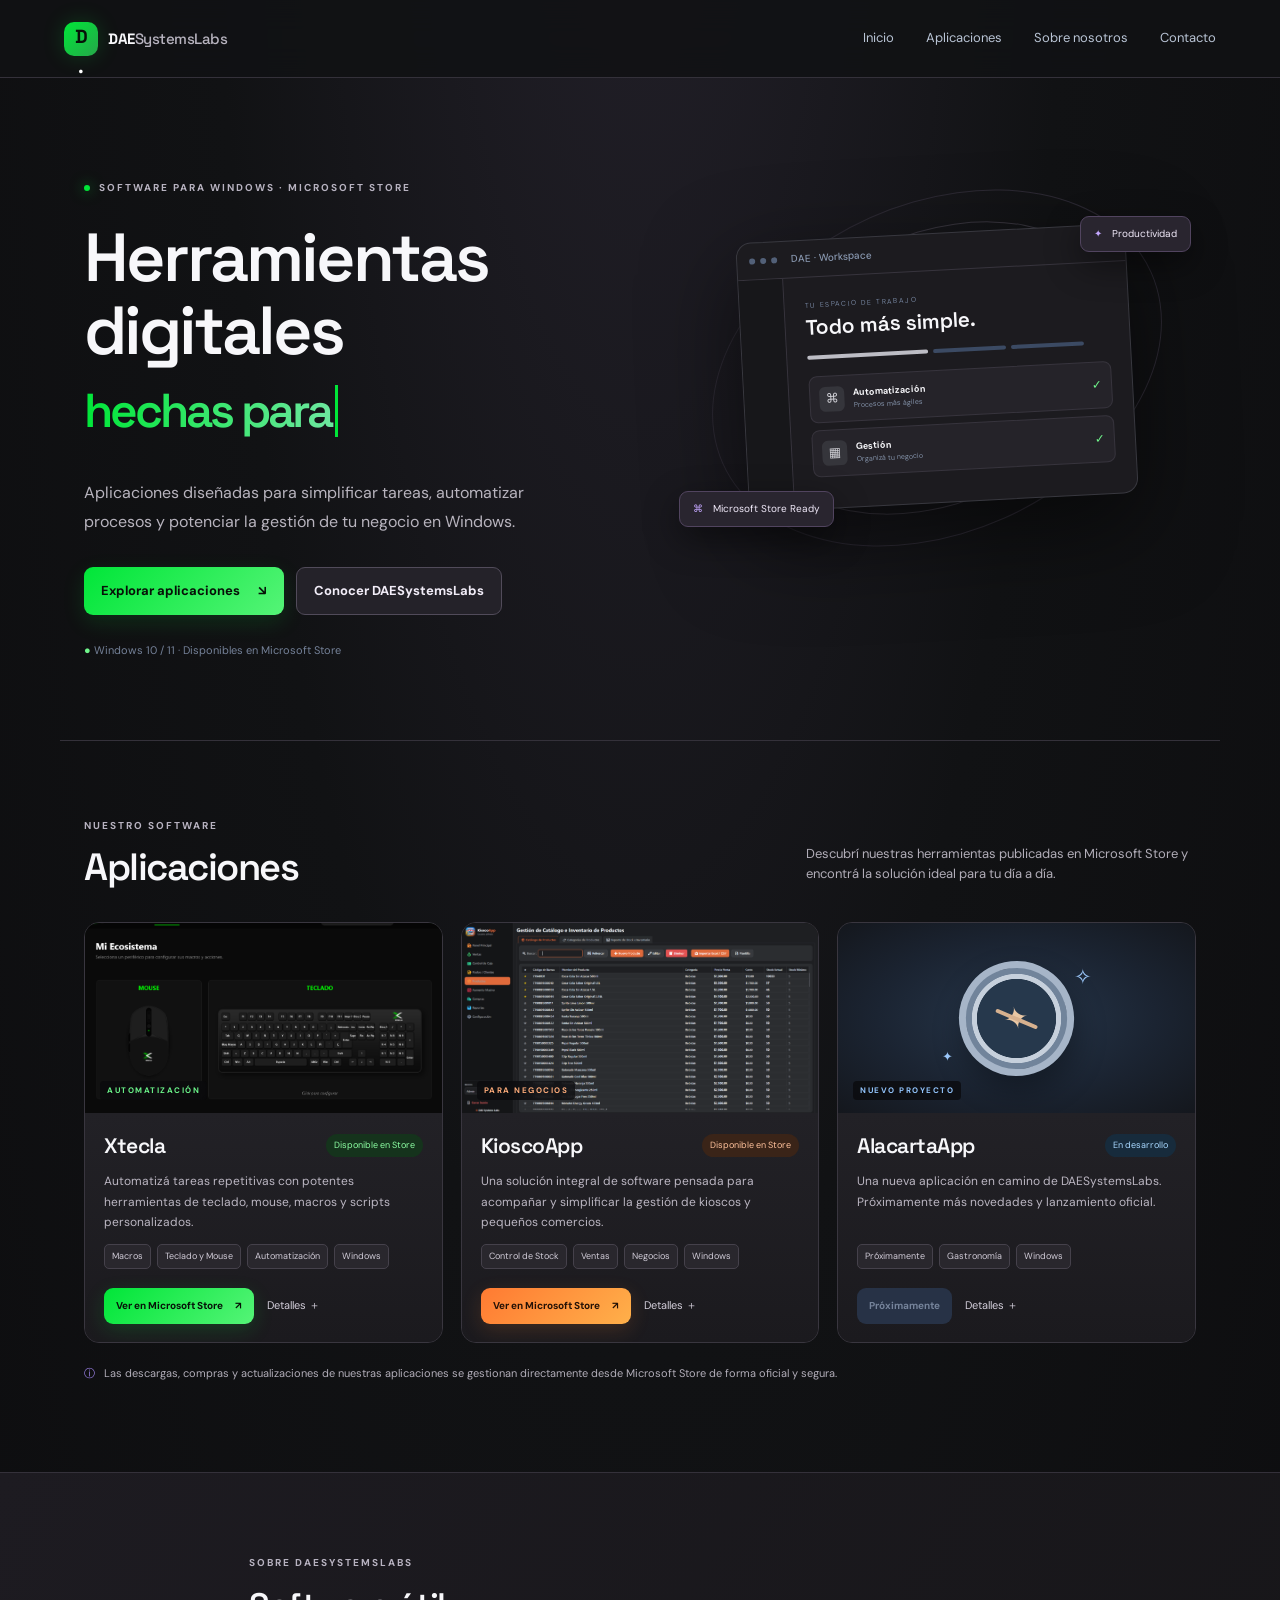
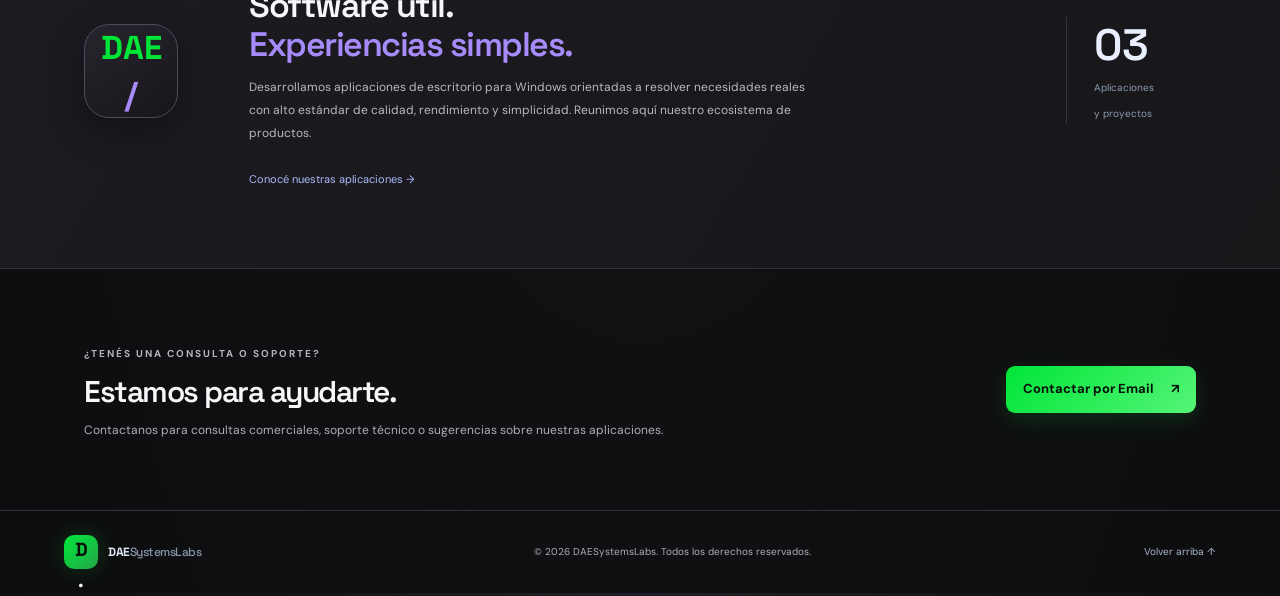
==== index.html @ e5c85e6a "Add files via upload" ====
<!doctype html>
<html lang="es">
<head>
  <meta charset="utf-8">
  <meta name="viewport" content="width=device-width, initial-scale=1">
  <meta name="theme-color" content="#111214">
  <meta name="description" content="Aplicaciones para Windows desarrolladas por DAESystemsLabs: Xtecla, KioscoApp y AlacartaApp.">
  <title>DAESystemsLabs | Aplicaciones para Windows</title>
  <link rel="stylesheet" href="estilos.css">
</head>
<body>
  <header class="header">
    <a class="brand" href="#inicio" aria-label="DAESystemsLabs, inicio">
      <span class="brand-mark">D<span>.</span></span>
      <span class="brand-name">DAE<span>SystemsLabs</span></span>
    </a>
    <button class="menu-toggle" id="menuToggle" aria-label="Abrir menú" aria-expanded="false">☰</button>
    <nav class="nav" id="nav">
      <a href="#inicio">Inicio</a>
      <a href="#aplicaciones">Aplicaciones</a>
      <a href="#nosotros">Sobre nosotros</a>
      <a href="#contacto">Contacto</a>
    </nav>
  </header>

  <main>
    <section class="hero" id="inicio">
      <div class="hero-content">
        <span class="eyebrow"><span class="dot"></span> SOFTWARE PARA WINDOWS · MICROSOFT STORE</span>
        <div class="hero-title-box">
          <h1>Herramientas digitales<br><span id="typewriter" class="typewriter">hechas para vos.</span></h1>
        </div>
        <p>Aplicaciones diseñadas para simplificar tareas, automatizar procesos y potenciar la gestión de tu negocio en Windows.</p>
        <div class="hero-actions">
          <a class="btn btn-primary" href="#aplicaciones">Explorar aplicaciones <span>↘</span></a>
          <a class="btn btn-ghost" href="#nosotros">Conocer DAESystemsLabs</a>
        </div>
        <div class="hero-note"><span>●</span> Windows 10 / 11 · Disponibles en Microsoft Store</div>
      </div>
      <div class="hero-art" aria-label="Ilustración decorativa de software">
        <div class="orbit orbit-one"></div><div class="orbit orbit-two"></div>
        <div class="app-window">
          <div class="window-top"><span></span><span></span><span></span><b>DAE · Workspace</b></div>
          <div class="window-body">
            <div class="side-line"></div>
            <div class="dash-main">
              <div class="dash-label">TU ESPACIO DE TRABAJO</div>
              <div class="dash-title">Todo más simple.</div>
              <div class="dash-bars"><i></i><i></i><i></i></div>
              <div class="dash-card"><span class="mini-icon">⌘</span><div><b>Automatización</b><small>Procesos más ágiles</small></div><span class="check">✓</span></div>
              <div class="dash-card"><span class="mini-icon">▦</span><div><b>Gestión</b><small>Organizá tu negocio</small></div><span class="check">✓</span></div>
            </div>
          </div>
        </div>
        <div class="float-chip chip-top"><span>✦</span> Productividad</div>
        <div class="float-chip chip-bottom"><span>⌘</span> Microsoft Store Ready</div>
      </div>
    </section>

    <section class="section apps-section" id="aplicaciones">
      <div class="section-heading">
        <div>
          <span class="eyebrow">NUESTRO SOFTWARE</span>
          <h2>Aplicaciones</h2>
        </div>
        <p>Descubrí nuestras herramientas publicadas en Microsoft Store y encontrá la solución ideal para tu día a día.</p>
      </div>

      <div class="app-grid">
        <!-- Xtecla -->
        <article class="app-card">
          <div class="app-visual visual-xtecla" data-screenshot="images/xtecla.png">
            <!-- Imagen real de captura (si el usuario la coloca en images/xtecla.png) -->
            <img src="images/xtecla.png" alt="Captura de Xtecla" class="app-screenshot" onerror="this.style.display='none'">
            <div class="visual-fallback">
              <div class="visual-grid"></div>
              <div class="app-cover-window">
                <div class="cover-topbar"><span></span><span></span><span></span><b>Xtecla · Macro Engine</b></div>
                <div class="cover-content">
                  <div class="cover-badge">AUTOMATIZACIÓN DE TECLADO</div>
                  <div class="cover-macro-box">
                    <span class="macro-key">Ctrl</span> + <span class="macro-key">Space</span>
                    <div class="macro-wave"><i></i><i></i><i></i><i></i><i></i></div>
                  </div>
                  <div class="cover-status-row"><span class="dot-green"></span><span>Macro activa (0.12s)</span></div>
                </div>
              </div>
            </div>
            <span class="visual-tag">AUTOMATIZACIÓN</span>
            <button class="screenshot-zoom-btn" title="Ver portada en grande" aria-label="Ampliar portada">🔍 Ver portada</button>
          </div>
          <div class="app-info">
            <div class="app-title-row">
              <h3>Xtecla</h3>
              <span class="status status-live">Disponible en Store</span>
            </div>
            <p>Automatizá tareas repetitivas con potentes herramientas de teclado, mouse, macros y scripts personalizados.</p>
            <div class="tag-row">
              <span>Macros</span>
              <span>Teclado y Mouse</span>
              <span>Automatización</span>
              <span>Windows</span>
            </div>
            <div class="card-actions">
              <button class="btn btn-small btn-primary store-link" data-app="xtecla">Ver en Microsoft Store <span>↗</span></button>
              <button class="text-link details-btn" data-target="xtecla-details">Detalles <span>＋</span></button>
            </div>
            <div class="details" id="xtecla-details">
              <h4>Sobre Xtecla</h4>
              <p>Optimizá tus flujos de trabajo diarios mediante accesos directos avanzados y secuencias automatizadas.</p>
              <ul>
                <li>Grabación y ejecución de macros precisas.</li>
                <li>Atajos de teclado y mouse configurables.</li>
                <li>Interfaz rápida, ligera y optimizada para Windows.</li>
                <li>Actualizaciones automáticas vía Microsoft Store.</li>
              </ul>
              <div class="detail-foot">
                <a href="guia-xtecla.html" style="color:var(--mint);font-weight:700;">Ver manual completo →</a>
                <a href="politica-privacidad-xtecla.html" style="color:var(--muted);font-size:11px;">Privacidad</a>
              </div>
            </div>
          </div>
        </article>

        <!-- KioscoApp -->
        <article class="app-card">
          <div class="app-visual visual-kiosco" data-screenshot="images/kiosco.png">
            <!-- Imagen real de captura (si el usuario la coloca en images/kiosco.png) -->
            <img src="images/kiosco.png" alt="Captura de KioscoApp" class="app-screenshot" onerror="this.style.display='none'">
            <div class="visual-fallback">
              <div class="app-cover-window kiosk-window">
                <div class="cover-topbar"><span></span><span></span><span></span><b>KioscoApp · Caja & Stock</b></div>
                <div class="cover-content">
                  <div class="kiosk-stat-card">
                    <small>VENTAS DEL DÍA</small>
                    <b>$ 145,200</b>
                  </div>
                  <div class="kiosk-items-row">
                    <span>📦 Stock OK</span>
                    <span>🛒 24 Ventas</span>
                  </div>
                </div>
              </div>
            </div>
            <span class="visual-tag">PARA NEGOCIOS</span>
            <button class="screenshot-zoom-btn" title="Ver portada en grande" aria-label="Ampliar portada">🔍 Ver portada</button>
          </div>
          <div class="app-info">
            <div class="app-title-row">
              <h3>KioscoApp</h3>
              <span class="status status-live">Disponible en Store</span>
            </div>
            <p>Una solución integral de software pensada para acompañar y simplificar la gestión de kioscos y pequeños comercios.</p>
            <div class="tag-row">
              <span>Control de Stock</span>
              <span>Ventas</span>
              <span>Negocios</span>
              <span>Windows</span>
            </div>
            <div class="card-actions">
              <button class="btn btn-small btn-primary store-link" data-app="kiosco">Ver en Microsoft Store <span>↗</span></button>
              <button class="text-link details-btn" data-target="kiosco-details">Detalles <span>＋</span></button>
            </div>
            <div class="details" id="kiosco-details">
              <h4>Sobre KioscoApp</h4>
              <p>Llevá el control diario de caja, inventario y ventas de forma ágil sin complicaciones técnicas.</p>
              <ul>
                <li>Control de inventario y stock en tiempo real.</li>
                <li>Registro rápido de ventas y medios de pago.</li>
                <li>Reportes claros para la toma de decisiones.</li>
                <li>Soporte y distribución oficial por Microsoft Store.</li>
              </ul>
              <div class="detail-foot">
                <a href="guia-kiosco.html" style="color:#ffad7b;font-weight:700;">Ver manual completo →</a>
                <a href="politica-privacidad-kiosco.html" style="color:var(--muted);font-size:11px;">Privacidad</a>
              </div>
            </div>
          </div>
        </article>

        <!-- AlacartaApp -->
        <article class="app-card app-card-soon">
          <div class="app-visual visual-alacarta">
            <div class="plate"><span>✦</span><i></i></div>
            <div class="spark spark-1">✧</div>
            <div class="spark spark-2">✦</div>
            <span class="visual-tag">NUEVO PROYECTO</span>
          </div>
          <div class="app-info">
            <div class="app-title-row">
              <h3>AlacartaApp</h3>
              <span class="status status-soon">En desarrollo</span>
            </div>
            <p>Una nueva aplicación en camino de DAESystemsLabs. Próximamente más novedades y lanzamiento oficial.</p>
            <div class="tag-row">
              <span>Próximamente</span>
              <span>Gastronomía</span>
              <span>Windows</span>
            </div>
            <div class="card-actions">
              <button class="btn btn-small btn-disabled" disabled>Próximamente</button>
              <button class="text-link details-btn" data-target="alacarta-details">Detalles <span>＋</span></button>
            </div>
            <div class="details" id="alacarta-details">
              <h4>AlacartaApp</h4>
              <p>Proyecto en fase de desarrollo activo. Pronto publicaremos sus características principales y su fecha estimada de llegada a Microsoft Store.</p>
              <div class="detail-foot">Estado <span>En desarrollo</span></div>
            </div>
          </div>
        </article>
      </div>

      <p class="store-note"><span>ⓘ</span> Las descargas, compras y actualizaciones de nuestras aplicaciones se gestionan directamente desde Microsoft Store de forma oficial y segura.</p>
    </section>

    <section class="about-section" id="nosotros">
      <div class="about-inner">
        <div class="about-symbol">DAE<span>/</span></div>
        <div>
          <span class="eyebrow">SOBRE DAESYSTEMSLABS</span>
          <h2>Software útil.<br><span>Experiencias simples.</span></h2>
          <p>Desarrollamos aplicaciones de escritorio para Windows orientadas a resolver necesidades reales con alto estándar de calidad, rendimiento y simplicidad. Reunimos aquí nuestro ecosistema de productos.</p>
          <a class="text-link light-link" href="#aplicaciones">Conocé nuestras aplicaciones <span>→</span></a>
        </div>
        <div class="about-stat">
          <b>03</b>
          <span>Aplicaciones<br>y proyectos</span>
        </div>
      </div>
    </section>

    <section class="contact-section" id="contacto">
      <div>
        <span class="eyebrow">¿TENÉS UNA CONSULTA O SOPORTE?</span>
        <h2>Estamos para ayudarte.</h2>
        <p>Contactanos para consultas comerciales, soporte técnico o sugerencias sobre nuestras aplicaciones.</p>
      </div>
      <a class="btn btn-primary" href="mailto:daesystemslabs@gmail.com">Contactar por Email <span>↗</span></a>
    </section>
  </main>

  <footer class="footer">
    <a class="brand" href="#inicio">
      <span class="brand-mark">D<span>.</span></span>
      <span class="brand-name">DAE<span>SystemsLabs</span></span>
    </a>
    <span>© <span id="year"></span> DAESystemsLabs. Todos los derechos reservados.</span>
    <a href="#inicio">Volver arriba ↑</a>
  </footer>

  <!-- Lightbox Modal para portadas y capturas -->
  <div class="screenshot-modal" id="screenshotModal" role="dialog" aria-hidden="true">
    <div class="modal-backdrop" id="modalBackdrop"></div>
    <div class="modal-content">
      <button class="modal-close" id="modalClose" aria-label="Cerrar">&times;</button>
      <img id="modalImg" src="" alt="Portada ampliada">
      <div class="modal-caption" id="modalCaption"></div>
    </div>
  </div>

  <div class="toast" id="toast" role="status" aria-live="polite"></div>
  <script src="script.js"></script>
</body>
</html>
---- estilos.css ----
@import url('https://fonts.googleapis.com/css2?family=DM+Sans:wght@400;500;600;700&family=Space+Grotesk:wght@400;500;600;700&display=swap');
:root{
 --bg:#111214; --panel:#1c1b1f; --panel2:#252329; --text:#f7f7fa; --muted:#b1adb8; --line:#37343d;
 --blue:#7c9cff; --blue2:#5b7df5; --mint:#00e638; --brand-accent:#8b5cf6; --max:1160px;
}
*{box-sizing:border-box}
html{scroll-behavior:smooth;scroll-padding-top:90px}
body{margin:0;background:radial-gradient(ellipse at 50% -20%,#24212b 0%,#111214 48%,#0d0d0f 100%);color:var(--text);font-family:'DM Sans',sans-serif;line-height:1.6}
a{color:inherit;text-decoration:none}
button{font:inherit;cursor:pointer}

.header{height:78px;display:flex;align-items:center;justify-content:space-between;padding:0 max(5vw,24px);border-bottom:1px solid #34313a;background:rgba(17,18,20,.9);backdrop-filter:blur(16px);position:sticky;top:0;z-index:20}
.brand{display:flex;align-items:center;gap:10px;font-family:'Space Grotesk',sans-serif;font-weight:700}
.brand-mark{width:34px;height:34px;border-radius:10px;background:linear-gradient(135deg,#00e638,#26a84a);display:grid;place-items:center;font-size:19px;color:#071008;box-shadow:0 0 22px #00e63830}
.brand-mark span{color:#fff}
.brand-name{font-size:15px;letter-spacing:-.5px}
.brand-name span{color:#b8b4c0;font-weight:500}
.nav{display:flex;gap:32px;color:#b9c4d5;font-size:13px}
.nav a:hover,.footer a:hover{color:#fff}
.menu-toggle{display:none;background:none;border:1px solid var(--line);color:white;border-radius:8px;padding:7px 10px}

.hero{max-width:var(--max);margin:auto;min-height:610px;padding:95px 24px 80px;display:grid;grid-template-columns:1.03fr .97fr;align-items:start;gap:45px}
.hero-content{max-width:570px}
.eyebrow{font-size:10px;letter-spacing:2px;color:#b8b3c1;font-weight:700;display:inline-flex;align-items:center;gap:9px}
.dot{width:6px;height:6px;border-radius:50%;background:#00e638;box-shadow:0 0 14px #00e638aa}
.hero h1{font:600 clamp(42px,5.4vw,68px)/1.08 'Space Grotesk',sans-serif;letter-spacing:-3px;margin:22px 0}
.hero-title-box{min-height:210px;display:flex;flex-direction:column;justify-content:center}
.hero h1 span{background:linear-gradient(90deg,#00e638,#6ee7a0);-webkit-background-clip:text;background-clip:text;color:transparent}
.hero p{font-size:16px;color:#b8b4be;max-width:500px;line-height:1.8}
.hero-actions{display:flex;gap:12px;flex-wrap:wrap;margin-top:30px}
.btn{border:0;border-radius:9px;padding:13px 17px;display:inline-flex;align-items:center;justify-content:center;gap:18px;font-size:13px;font-weight:700;transition:transform .2s,filter .2s,box-shadow .2s}
.btn-primary{background:linear-gradient(135deg,#00e638,#55f477);color:#071108;box-shadow:0 7px 22px #00e63824}
.btn-primary:hover{background:linear-gradient(135deg,#50f36d,#9af7ad);box-shadow:0 10px 28px #00e63845;transform:translateY(-2px);filter:saturate(1.15)}
.btn-ghost{border:1px solid #514b5a;color:#f2edf8;background:#242229}
.btn-ghost:hover{border-color:#a78bfa;background:#30283d;color:#fff}
.hero-note{margin-top:27px;color:#748198;font-size:11px}
.hero-note span,.check{color:#70f58b}
.hero-art{height:390px;position:relative;display:grid;place-items:center}
.orbit{position:absolute;border:1px solid #37343d;border-radius:50%;transform:rotate(-24deg)}
.orbit-one{width:390px;height:270px}
.orbit-two{width:470px;height:330px;border-color:#2c2933}
.app-window{width:min(390px,90%);height:270px;background:#1c1b1f;border:1px solid #38383f;border-radius:15px;box-shadow:0 30px 90px #0008;overflow:hidden;transform:rotate(-3deg);position:relative;z-index:2}
.window-top{height:37px;border-bottom:1px solid #37343d;display:flex;align-items:center;gap:5px;padding:0 12px;color:#8998b0;font-size:10px}
.window-top span{width:6px;height:6px;border-radius:50%;background:#526078}
.window-top b{margin-left:9px;font-weight:500}
.window-body{display:flex;height:calc(100% - 37px)}
.side-line{width:45px;border-right:1px solid #37343d;background:#17171a}
.dash-main{padding:22px 20px;flex:1}
.dash-label{font-size:7px;letter-spacing:1.4px;color:#72819b}
.dash-title{font:600 21px 'Space Grotesk';margin:3px 0 15px}
.dash-bars{display:flex;gap:5px;margin-bottom:17px}
.dash-bars i{height:4px;border-radius:5px;background:#3b4a63;width:24%}
.dash-bars i:first-child{background:#bdbdc5;width:40%}
.dash-card{height:47px;border:1px solid #37343d;background:#252329;border-radius:8px;margin-top:7px;display:flex;align-items:center;padding:0 9px;gap:9px}
.mini-icon{width:25px;height:25px;border-radius:6px;background:#35353b;color:#d2d2d8;display:grid;place-items:center;font-size:13px}
.dash-card b,.dash-card small{display:block;font-size:9px}
.dash-card small{color:#8392a9;font-size:7px}
.check{margin-left:auto;font-size:12px}
.float-chip{position:absolute;background:#29252f;border:1px solid #51445f;padding:9px 13px;border-radius:9px;font-size:10px;color:#f1eafa;z-index:3;box-shadow:0 12px 35px #0007}
.float-chip span{color:#c4a7ff;margin-right:7px}
.chip-top{top:43px;right:5px}
.chip-bottom{bottom:36px;left:0}

.section{max-width:var(--max);margin:auto;padding:70px 24px 90px}
.apps-section{border-top:1px solid #34313a}
.section-heading{display:flex;justify-content:space-between;align-items:end;gap:30px;margin-bottom:32px}
.section-heading h2,.about-section h2,.contact-section h2{font:600 38px/1.15 'Space Grotesk';letter-spacing:-1.5px;margin:10px 0 0}
.section-heading>p{color:var(--muted);max-width:390px;font-size:13px;margin:0 0 5px}

.app-grid{display:grid;grid-template-columns:repeat(3,1fr);gap:18px}
.app-card{background:linear-gradient(180deg,#222126,#1a191d);border:1px solid #39363f;border-radius:15px;overflow:hidden;transition:.25s}
.app-card:hover{transform:translateY(-4px);border-color:#5a5365;box-shadow:0 18px 48px #0006}

/* Visual container for portadas & fallback */
.app-visual{height:190px;position:relative;overflow:hidden;display:grid;place-items:center;background:#17171a}
.app-screenshot{width:100%;height:100%;object-fit:cover;position:absolute;inset:0;z-index:2;cursor:pointer;transition:transform .3s}
.app-screenshot:hover{transform:scale(1.02)}
.visual-fallback{position:absolute;inset:0;display:grid;place-items:center;padding:16px}
.visual-tag{position:absolute;bottom:13px;left:15px;font-size:8px;letter-spacing:1.5px;font-weight:700;z-index:3;background:rgba(10,10,12,.75);padding:3px 7px;border-radius:4px;backdrop-filter:blur(4px)}
.screenshot-zoom-btn{position:absolute;top:12px;right:12px;background:rgba(0,0,0,.65);border:1px solid rgba(255,255,255,.15);color:#fff;font-size:10px;padding:5px 9px;border-radius:6px;z-index:4;opacity:0;transition:.2s;backdrop-filter:blur(4px)}
.app-visual:hover .screenshot-zoom-btn{opacity:1}
.screenshot-zoom-btn:hover{background:rgba(0,0,0,.85);border-color:var(--mint)}

/* App cover window mockup styles */
.app-cover-window{width:100%;max-width:270px;background:#151d17;border:1px solid #2d4533;border-radius:10px;box-shadow:0 15px 40px #0005;overflow:hidden}
.kiosk-window{background:#221815;border-color:#54372c}
.cover-topbar{height:28px;background:#101712;border-bottom:1px solid #223326;display:flex;align-items:center;gap:4px;padding:0 10px;color:#7aa084;font-size:8px}
.kiosk-window .cover-topbar{background:#1a120f;border-color:#3d2720;color:#c49682}
.cover-topbar span{width:5px;height:5px;border-radius:50%;background:#3c5e46}
.kiosk-window .cover-topbar span{background:#7a4f3e}
.cover-topbar b{margin-left:6px;font-weight:600}
.cover-content{padding:14px}
.cover-badge{font-size:7px;letter-spacing:1px;color:#70f58b;font-weight:700;margin-bottom:6px}
.kiosk-window .cover-badge{color:#ffad7b}
.cover-macro-box{background:#1b281e;border:1px solid #2d4533;border-radius:6px;padding:8px 10px;display:flex;align-items:center;justify-content:space-between;margin-bottom:8px}
.macro-key{background:#263c2b;color:#a3fbc0;padding:2px 6px;border-radius:4px;font:700 10px 'Space Grotesk'}
.macro-wave{display:flex;gap:3px;align-items:center}
.macro-wave i{width:3px;height:12px;background:#52b778;border-radius:2px}
.macro-wave i:nth-child(2){height:18px}
.macro-wave i:nth-child(3){height:8px}
.macro-wave i:nth-child(4){height:15px}
.macro-wave i:nth-child(5){height:10px}
.cover-status-row{display:flex;align-items:center;gap:6px;font-size:9px;color:#a8cbb2}
.dot-green{width:6px;height:6px;border-radius:50%;background:#00e638;box-shadow:0 0 8px #00e638}

.kiosk-stat-card{background:#2a1e19;border:1px solid #54372c;border-radius:6px;padding:10px;text-align:center;margin-bottom:8px}
.kiosk-stat-card small{display:block;font-size:7px;color:#d9a58f;letter-spacing:1px}
.kiosk-stat-card b{display:block;font:700 20px 'Space Grotesk';color:#ffccb3;margin-top:2px}
.kiosk-items-row{display:flex;justify-content:space-between;font-size:9px;color:#d4ab98}

.visual-xtecla{background:radial-gradient(ellipse at 50% 45%,#202b22 0,#171c18 48%,#121413 100%)}
.visual-grid{position:absolute;inset:0;background-image:linear-gradient(#00e63810 1px,transparent 1px),linear-gradient(90deg,#00e63810 1px,transparent 1px);background-size:22px 22px}

.visual-kiosco{background:radial-gradient(ellipse at 50% 50%,#4a3024,#2b211b 52%,#171513)}

.visual-alacarta{background:radial-gradient(ellipse at center,#26364a,#1b2432 55%,#14171d)}
.plate{width:115px;height:115px;border:7px solid #a6b5c8;border-radius:50%;background:radial-gradient(circle,#26384c 0 55%,#c6d0dc 56% 62%,#71849b 63%);display:grid;place-items:center;box-shadow:0 15px 30px #0005;transform:rotate(-12deg)}
.plate span{font-size:30px;color:#e9c7a4}
.plate i{position:absolute;width:45px;height:4px;border-radius:5px;background:#d7b18f;transform:rotate(35deg)}
.spark{position:absolute;color:#9bc7fa}
.spark-1{top:38px;right:29%;font-size:21px}
.spark-2{bottom:45px;left:29%;font-size:13px}

.app-info{padding:19px 19px 18px;background:linear-gradient(180deg,#222126,#1b1a1e)}
.app-title-row{display:flex;align-items:center;justify-content:space-between;gap:8px}
.app-title-row h3{font:600 21px 'Space Grotesk';margin:0;letter-spacing:-.5px}
.status{font-size:9px;border-radius:20px;padding:4px 8px;white-space:nowrap}
.app-info>p{color:#bbb6c2;font-size:12px;line-height:1.7;min-height:61px;margin:12px 0}
.tag-row{display:flex;gap:6px;flex-wrap:wrap;margin-bottom:19px}
.tag-row span{border:1px solid #45414b;background:#29272d;color:#d0cbd7;border-radius:5px;padding:4px 7px;font-size:9px}
.card-actions{display:flex;align-items:center;gap:13px;flex-wrap:wrap}
.btn-small{padding:10px 12px;font-size:10px;gap:12px}
.text-link{background:none;border:0;color:#d4cfdb;font-size:11px;padding:5px 0}
.text-link:hover{color:#fff}
.btn-disabled{background:#273246;color:#76849b;cursor:not-allowed}
.details{display:none;border-top:1px solid #39363f;margin-top:18px;padding-top:16px;color:#c0bbc7;font-size:11px}
.details.open{display:block;animation:fadein .2s}
.details h4{color:#fff;font-size:13px;margin:0 0 8px}
.details p{margin:0 0 10px}
.details ul{padding-left:17px;line-height:1.9}
.detail-foot{display:flex;justify-content:space-between;border-top:1px solid #39363f;padding-top:10px;margin-top:12px}
.detail-foot span{color:#d2b48f}
.store-note{font-size:11px;color:#b1adb8;margin:22px 0 0}
.store-note span{color:#a78bfa;margin-right:6px}

.about-section{background:linear-gradient(120deg,#1d1b21,#171619);border-top:1px solid #34313a;border-bottom:1px solid #34313a}
.about-inner{max-width:var(--max);margin:auto;padding:75px 24px;display:grid;grid-template-columns:120px 1fr 130px;gap:45px;align-items:center}
.about-symbol{width:94px;height:94px;border:1px solid #51495d;border-radius:25px;display:grid;place-items:center;font:700 33px 'Space Grotesk';color:#00e638;background:linear-gradient(145deg,#28252e,#171619);box-shadow:0 12px 35px #0005}
.about-symbol span{color:#a78bfa}
.about-section h2{font-size:34px;margin:12px 0}
.about-section h2 span{color:#a78bfa}
.about-section p{font-size:12px;color:#bcb7c3;max-width:570px;line-height:1.9}
.light-link{display:inline-block;margin-top:9px;color:#aabaff}
.about-stat{border-left:1px solid #37343d;padding-left:27px}
.about-stat b{font:600 44px 'Space Grotesk';display:block;color:#e9efff}
.about-stat span{font-size:10px;color:#8c9bb0;line-height:1.6}

.contact-section{max-width:var(--max);margin:auto;padding:70px 24px;display:flex;justify-content:space-between;align-items:center;gap:30px}
.contact-section h2{font-size:30px}
.contact-section p{font-size:12px;color:#b1adb8;margin-bottom:0}

.footer{border-top:1px solid #34313a;padding:24px max(5vw,24px);display:flex;align-items:center;justify-content:space-between;gap:20px;color:#b1adb8;font-size:10px}
.footer .brand-name{color:#dfe7f5;font-size:12px}
.footer .brand-name span{color:#8795aa}
.footer>a:last-child{color:#aab7ca}

/* Lightbox Modal */
.screenshot-modal{position:fixed;inset:0;z-index:100;display:grid;place-items:center;opacity:0;pointer-events:none;transition:opacity .25s}
.screenshot-modal.open{opacity:1;pointer-events:auto}
.modal-backdrop{position:absolute;inset:0;background:rgba(0,0,0,.85);backdrop-filter:blur(8px)}
.modal-content{position:relative;max-width:90vw;max-height:90vh;background:#1b1b1f;border:1px solid #3e3b46;border-radius:12px;padding:16px;box-shadow:0 25px 60px #000;z-index:2;display:flex;flex-direction:column;align-items:center}
.modal-content img{max-width:85vw;max-height:75vh;object-fit:contain;border-radius:8px}
.modal-close{position:absolute;top:10px;right:14px;background:none;border:0;color:#fff;font-size:26px;cursor:pointer;padding:4px 8px;line-height:1}
.modal-caption{margin-top:12px;font-size:13px;color:#d0cbd7}

.toast{position:fixed;bottom:22px;left:50%;transform:translate(-50%,20px);background:#29252f;border:1px solid #66527a;color:#fff;padding:12px 17px;border-radius:9px;font-size:12px;opacity:0;pointer-events:none;transition:.25s;z-index:30;max-width:90vw}
.toast.show{opacity:1;transform:translate(-50%,0)}

@keyframes fadein{from{opacity:0;transform:translateY(4px)}to{opacity:1;transform:none}}

/* Accent colors per product */
.app-card:nth-child(1) .btn-primary{background:linear-gradient(135deg,#00e638,#55f477);color:#071108;box-shadow:0 6px 20px #00e63828}
.app-card:nth-child(1) .btn-primary:hover{background:linear-gradient(135deg,#55f477,#a0ffb3);box-shadow:0 9px 26px #00e63855}
.app-card:nth-child(1) .status-live{color:#8dffa3;background:#15331c;border-color:#28753a}
.app-card:nth-child(1) .visual-tag{color:#6cf58b}
.app-card:nth-child(1) .details .detail-foot span{color:#6cf58b}

.app-card:nth-child(2) .btn-primary{background:linear-gradient(135deg,#ff7a32,#ffb04a);color:#241106;box-shadow:0 6px 20px #ff873028}
.app-card:nth-child(2) .btn-primary:hover{background:linear-gradient(135deg,#ff9a58,#ffd078);box-shadow:0 9px 26px #ff873055}
.app-card:nth-child(2) .status-live{color:#ffc19b;background:#3a2418;border-color:#80502e}
.app-card:nth-child(2) .visual-tag{color:#ffad7b}
.app-card:nth-child(2) .details .detail-foot span{color:#ffad7b}

.app-card:nth-child(3) .btn-primary{background:linear-gradient(135deg,#60a5fa,#38bdf8);color:#071522}
.app-card:nth-child(3) .btn-primary:hover{background:linear-gradient(135deg,#93c5fd,#7dd3fc)}
.app-card:nth-child(3) .status-soon{color:#a9d8ff;background:#172b3c;border-color:#315d7d}
.app-card:nth-child(3) .visual-tag{color:#93c5fd}

@media(max-width:850px){
  .hero{grid-template-columns:1fr;padding-top:70px;gap:15px}
  .hero-content{max-width:650px}
  .hero-art{height:340px}
  .app-grid{grid-template-columns:repeat(2,1fr)}
  .app-card-soon{grid-column:span 2}
  .section-heading{align-items:start;flex-direction:column;gap:10px}
  .about-inner{grid-template-columns:85px 1fr;gap:25px}
  .about-stat{grid-column:2;border-left:0;border-top:1px solid #37343d;padding:15px 0 0;display:flex;gap:12px;align-items:center}
  .about-stat b{font-size:32px}
  .about-stat span br{display:none}
}

/* Guide Page Styles */
.guide-main{max-width:var(--max);margin:auto;padding:40px 24px 90px}
.guide-hero{text-align:center;max-width:750px;margin:0 auto 50px;padding:20px 0}
.guide-hero h1{font:600 clamp(36px,4.5vw,56px)/1.1 'Space Grotesk';margin:15px 0;letter-spacing:-2px}
.guide-hero h1 span{color:var(--mint)}
.guide-hero p{color:var(--muted);font-size:15px;line-height:1.7}
.guide-meta{display:flex;justify-content:center;align-items:center;gap:12px;margin-top:20px;font-size:12px;color:var(--muted);flex-wrap:wrap}

.guide-container{display:grid;grid-template-columns:260px 1fr;gap:40px;align-items:start}
.guide-sidebar{background:var(--panel);border:1px solid var(--line);border-radius:12px;padding:20px;position:sticky;top:98px}
.guide-sidebar h3{font:600 16px 'Space Grotesk';margin:0 0 15px;color:#fff;border-bottom:1px solid var(--line);padding-bottom:10px}
.guide-sidebar ul{list-style:none;padding:0;margin:0;display:flex;flex-direction:column;gap:8px}
.guide-sidebar a{color:var(--muted);font-size:12px;display:block;padding:6px 10px;border-radius:6px;transition:.2s}
.guide-sidebar a:hover{background:var(--panel2);color:#fff}

.guide-content{background:var(--panel);border:1px solid var(--line);border-radius:14px;padding:40px;box-shadow:0 15px 40px #0004}
.guide-section{margin-bottom:45px;scroll-margin-top:100px}
.guide-section h2{font:600 26px 'Space Grotesk';color:#fff;margin:0 0 16px;border-bottom:1px solid var(--line);padding-bottom:10px;letter-spacing:-.5px}
.guide-section h3{font:600 18px 'Space Grotesk';color:#e2e2e7;margin:20px 0 10px}
.guide-section p{color:#b8b4be;font-size:13.5px;line-height:1.8;margin:0 0 14px}
.guide-section ul,.guide-section ol{color:#b8b4be;font-size:13.5px;line-height:1.8;padding-left:20px;margin:0 0 16px}
.guide-section li{margin-bottom:8px}

.step-list{counter-reset:step;list-style:none;padding:0;margin:15px 0}
.step-list li{position:relative;padding-left:36px;margin-bottom:14px}
.step-list li::before{counter-increment:step;content:counter(step);position:absolute;left:0;top:0;width:24px;height:24px;border-radius:50%;background:#263c2b;color:#70f58b;font:700 11px 'Space Grotesk';display:grid;place-items:center;border:1px solid #3b5c42}

.tip-box{background:#16241a;border:1px solid #285434;border-left:4px solid #00e638;padding:14px 18px;border-radius:8px;color:#c8f6d0;font-size:13px;margin:18px 0;line-height:1.7}
.warning-box{background:#291e17;border:1px solid #663d2b;border-left:4px solid #ff7a32;padding:14px 18px;border-radius:8px;color:#ffd8c9;font-size:13px;margin:18px 0;line-height:1.7}

.faq-item{background:#222126;border:1px solid var(--line);border-radius:8px;padding:16px;margin-bottom:14px}
.faq-item h4{font:600 15px 'Space Grotesk';color:#fff;margin:0 0 8px}
.faq-item p{margin:0;font-size:13px;color:#b8b4be}

@media(max-width:900px){
  .guide-container{grid-template-columns:1fr}
  .guide-sidebar{position:static;margin-bottom:20px}
  .guide-content{padding:24px}
}

/* Scroll Reveal & Dynamic Animations */
.reveal-item{opacity:0;transform:translateY(28px);transition:opacity 0.65s cubic-bezier(0.16,1,0.3,1),transform 0.65s cubic-bezier(0.16,1,0.3,1)}
.reveal-item.revealed{opacity:1;transform:translateY(0)}

@keyframes floatAnim{
  0%,100%{transform:translateY(0)}
  50%{transform:translateY(-8px)}
}
.float-chip{animation:floatAnim 5s ease-in-out infinite}
.float-chip.chip-bottom{animation-delay:2.5s}

@keyframes pulseDot{
  0%,100%{box-shadow:0 0 0 0 rgba(0,230,56,0.6)}
  70%{box-shadow:0 0 0 10px rgba(0,230,56,0)}
}
.dot{animation:pulseDot 2.5s infinite}

/* Typewriter Effect */
.typewriter{display:inline-block;font-size:0.7em;background:linear-gradient(90deg,#00e638,#6ee7a0);-webkit-background-clip:text;background-clip:text;color:transparent;border-right:3px solid var(--mint);padding-right:4px;animation:blinkCursor .75s infinite}
@keyframes blinkCursor{
  0%,100%{border-color:transparent}
  50%{border-color:var(--mint)}
}

.app-card{transition:transform 0.3s cubic-bezier(0.16,1,0.3,1),border-color 0.3s,box-shadow 0.3s}

/* Guide Images & Screenshots */
.guide-image-container{margin:22px 0;border:1px solid var(--line);border-radius:12px;overflow:hidden;background:#17171a;text-align:center;box-shadow:0 12px 35px #0005;transition:border-color .25s}
.guide-image-container:hover{border-color:#5a5365}
.guide-screenshot{width:100%;max-height:380px;object-fit:cover;cursor:pointer;transition:transform .3s;display:block}
.guide-screenshot:hover{transform:scale(1.02)}
.guide-image-caption{font-size:11px;color:var(--muted);padding:10px 14px;border-top:1px solid var(--line);background:#1c1b1f;letter-spacing:.3px}

@media(max-width:560px){
  .header{height:68px}
  .menu-toggle{display:block}
  .nav{display:none;position:absolute;top:67px;left:0;right:0;padding:18px 24px;background:#171619;border-bottom:1px solid #37343d;flex-direction:column;gap:17px}
  .nav.open{display:flex}
  .hero{padding:65px 22px 45px;min-height:0}
  .hero h1{font-size:45px;letter-spacing:-2px}
  .hero-title-box{min-height:150px}
  .hero p{font-size:14px}
  .hero-art{height:300px}
  .orbit-one{width:300px;height:220px}
  .orbit-two{width:350px;height:260px}
  .app-window{height:245px}
  .chip-top{right:0;top:25px}
  .chip-bottom{left:0;bottom:15px}
  .section{padding:55px 18px 65px}
  .section-heading h2{font-size:32px}
  .app-grid{grid-template-columns:1fr}
  .app-card-soon{grid-column:auto}
  .app-visual{height:180px}
  .about-inner{grid-template-columns:1fr;padding:55px 20px;gap:22px}
  .about-symbol{width:70px;height:70px;font-size:25px;border-radius:18px}
  .about-section h2{font-size:31px}
  .about-stat{grid-column:auto}
  .contact-section{padding:55px 20px;align-items:flex-start;flex-direction:column}
  .footer{flex-wrap:wrap;padding:22px 20px}
  .footer>span{order:3;width:100%}
}

/* Hero Art & Interactive 3D Animations */
.hero-art{perspective:1000px}
.app-window{animation:floatWindow 6s ease-in-out infinite;transition:transform 0.15s ease-out}
@keyframes floatWindow{
  0%,100%{transform:translateY(0) rotate(-3deg)}
  50%{transform:translateY(-10px) rotate(-1.5deg)}
}

.orbit{animation:rotateOrbit 30s linear infinite}
.orbit-two{animation-duration:45s;animation-direction:reverse}
@keyframes rotateOrbit{
  from{transform:rotate(0deg)}
  to{transform:rotate(360deg)}
}

.float-chip{animation:floatChip 5s ease-in-out infinite}
.chip-top{animation-delay:0s}
.chip-bottom{animation-delay:2.5s}
@keyframes floatChip{
  0%,100%{transform:translateY(0)}
  50%{transform:translateY(-8px)}
}

.dash-bars i{animation:shimmerBar 2s ease-in-out infinite}
.dash-bars i:nth-child(2){animation-delay:0.3s}
.dash-bars i:nth-child(3){animation-delay:0.6s}
@keyframes shimmerBar{
  0%,100%{opacity:.6}
  50%{opacity:1;filter:brightness(1.2)}
}
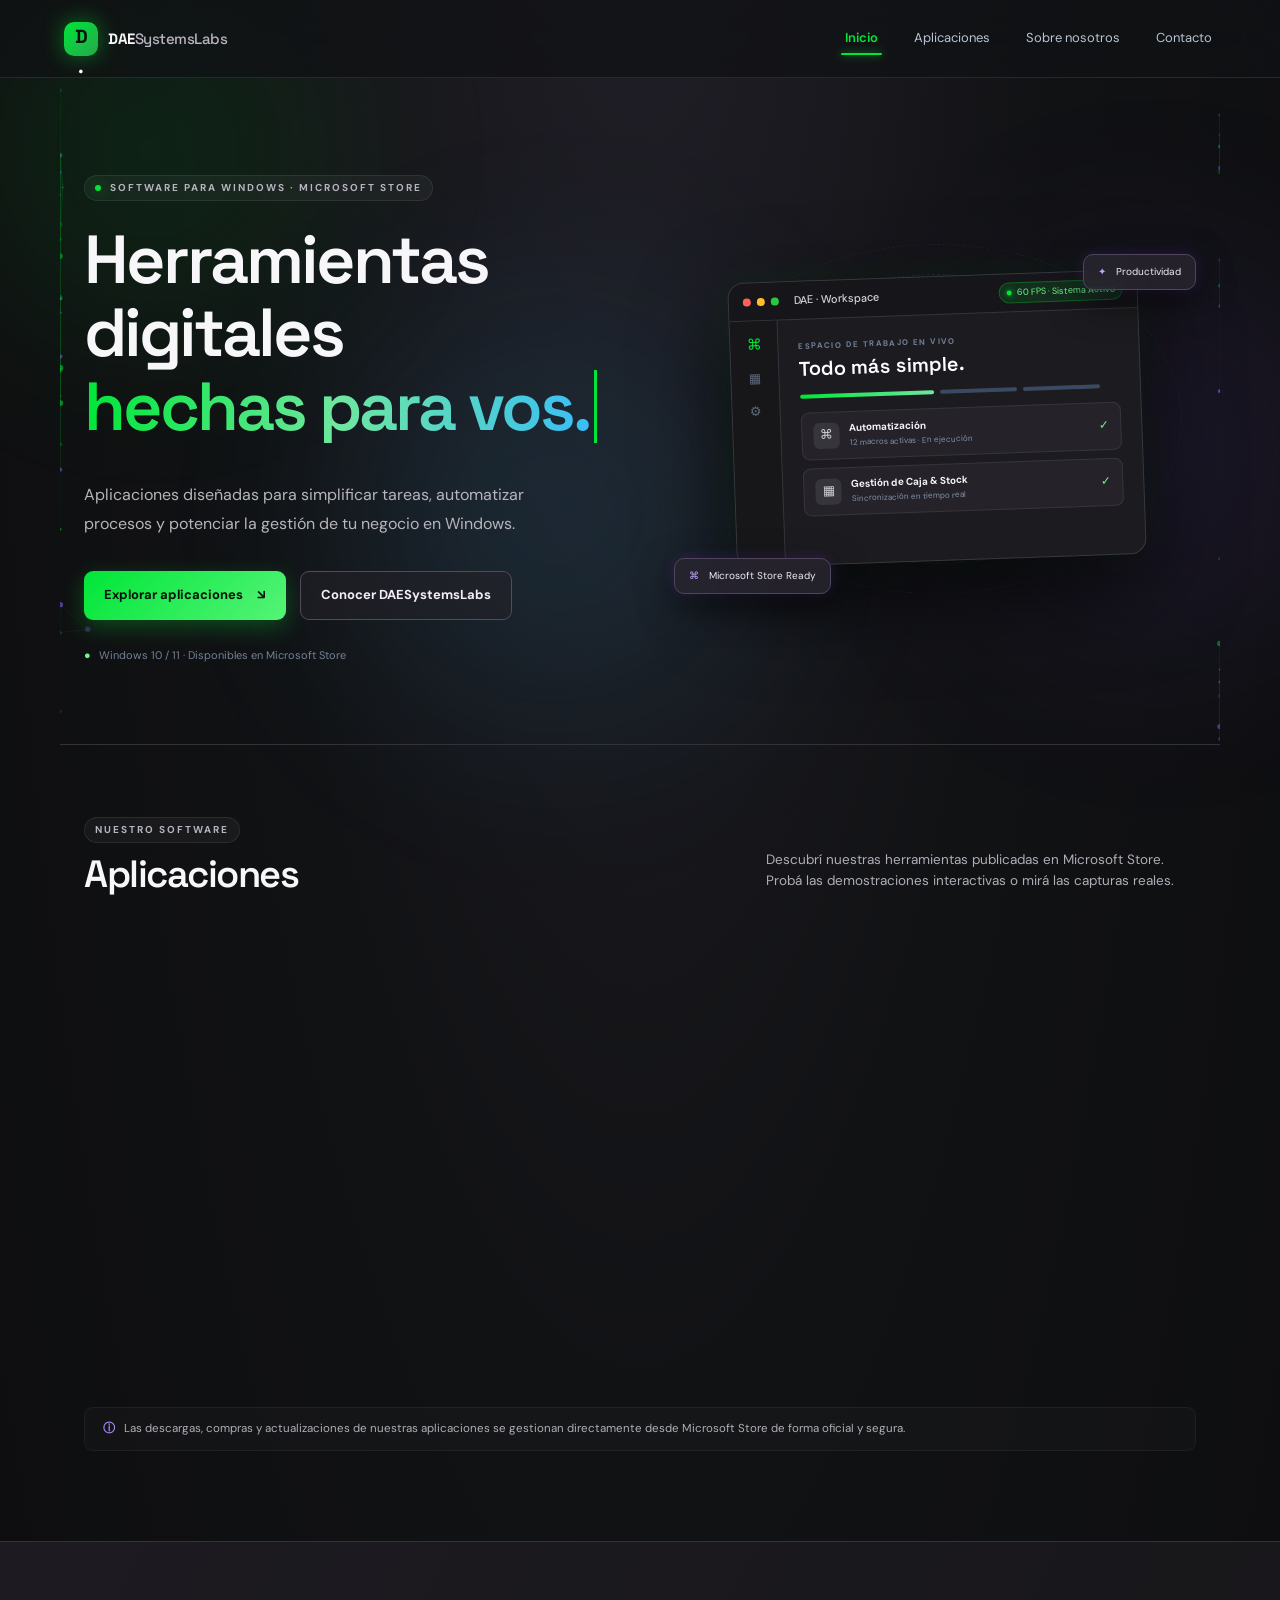
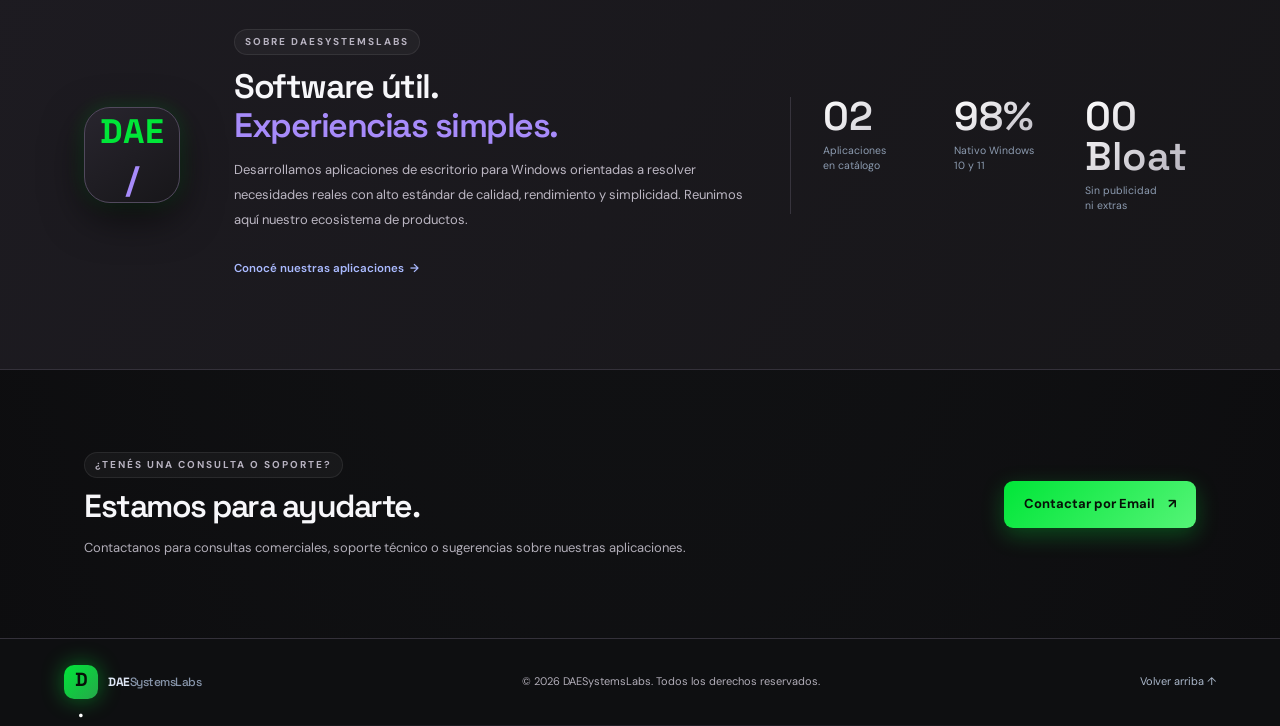
==== commit 23810ee2: "Add files via upload" ====
--- a/index.html
+++ b/index.html
@@ -1,264 +1,355 @@
-<!doctype html>
-<html lang="es">
-<head>
-  <meta charset="utf-8">
-  <meta name="viewport" content="width=device-width, initial-scale=1">
-  <meta name="theme-color" content="#111214">
-  <meta name="description" content="Aplicaciones para Windows desarrolladas por DAESystemsLabs: Xtecla, KioscoApp y AlacartaApp.">
-  <title>DAESystemsLabs | Aplicaciones para Windows</title>
-  <link rel="stylesheet" href="estilos.css">
-</head>
-<body>
-  <header class="header">
-    <a class="brand" href="#inicio" aria-label="DAESystemsLabs, inicio">
-      <span class="brand-mark">D<span>.</span></span>
-      <span class="brand-name">DAE<span>SystemsLabs</span></span>
-    </a>
-    <button class="menu-toggle" id="menuToggle" aria-label="Abrir menú" aria-expanded="false">☰</button>
-    <nav class="nav" id="nav">
-      <a href="#inicio">Inicio</a>
-      <a href="#aplicaciones">Aplicaciones</a>
-      <a href="#nosotros">Sobre nosotros</a>
-      <a href="#contacto">Contacto</a>
-    </nav>
-  </header>
-
-  <main>
-    <section class="hero" id="inicio">
-      <div class="hero-content">
-        <span class="eyebrow"><span class="dot"></span> SOFTWARE PARA WINDOWS · MICROSOFT STORE</span>
-        <div class="hero-title-box">
-          <h1>Herramientas digitales<br><span id="typewriter" class="typewriter">hechas para vos.</span></h1>
-        </div>
-        <p>Aplicaciones diseñadas para simplificar tareas, automatizar procesos y potenciar la gestión de tu negocio en Windows.</p>
-        <div class="hero-actions">
-          <a class="btn btn-primary" href="#aplicaciones">Explorar aplicaciones <span>↘</span></a>
-          <a class="btn btn-ghost" href="#nosotros">Conocer DAESystemsLabs</a>
-        </div>
-        <div class="hero-note"><span>●</span> Windows 10 / 11 · Disponibles en Microsoft Store</div>
-      </div>
-      <div class="hero-art" aria-label="Ilustración decorativa de software">
-        <div class="orbit orbit-one"></div><div class="orbit orbit-two"></div>
-        <div class="app-window">
-          <div class="window-top"><span></span><span></span><span></span><b>DAE · Workspace</b></div>
-          <div class="window-body">
-            <div class="side-line"></div>
-            <div class="dash-main">
-              <div class="dash-label">TU ESPACIO DE TRABAJO</div>
-              <div class="dash-title">Todo más simple.</div>
-              <div class="dash-bars"><i></i><i></i><i></i></div>
-              <div class="dash-card"><span class="mini-icon">⌘</span><div><b>Automatización</b><small>Procesos más ágiles</small></div><span class="check">✓</span></div>
-              <div class="dash-card"><span class="mini-icon">▦</span><div><b>Gestión</b><small>Organizá tu negocio</small></div><span class="check">✓</span></div>
-            </div>
-          </div>
-        </div>
-        <div class="float-chip chip-top"><span>✦</span> Productividad</div>
-        <div class="float-chip chip-bottom"><span>⌘</span> Microsoft Store Ready</div>
-      </div>
-    </section>
-
-    <section class="section apps-section" id="aplicaciones">
-      <div class="section-heading">
-        <div>
-          <span class="eyebrow">NUESTRO SOFTWARE</span>
-          <h2>Aplicaciones</h2>
-        </div>
-        <p>Descubrí nuestras herramientas publicadas en Microsoft Store y encontrá la solución ideal para tu día a día.</p>
-      </div>
-
-      <div class="app-grid">
-        <!-- Xtecla -->
-        <article class="app-card">
-          <div class="app-visual visual-xtecla" data-screenshot="images/xtecla.png">
-            <!-- Imagen real de captura (si el usuario la coloca en images/xtecla.png) -->
-            <img src="images/xtecla.png" alt="Captura de Xtecla" class="app-screenshot" onerror="this.style.display='none'">
-            <div class="visual-fallback">
-              <div class="visual-grid"></div>
-              <div class="app-cover-window">
-                <div class="cover-topbar"><span></span><span></span><span></span><b>Xtecla · Macro Engine</b></div>
-                <div class="cover-content">
-                  <div class="cover-badge">AUTOMATIZACIÓN DE TECLADO</div>
-                  <div class="cover-macro-box">
-                    <span class="macro-key">Ctrl</span> + <span class="macro-key">Space</span>
-                    <div class="macro-wave"><i></i><i></i><i></i><i></i><i></i></div>
-                  </div>
-                  <div class="cover-status-row"><span class="dot-green"></span><span>Macro activa (0.12s)</span></div>
-                </div>
-              </div>
-            </div>
-            <span class="visual-tag">AUTOMATIZACIÓN</span>
-            <button class="screenshot-zoom-btn" title="Ver portada en grande" aria-label="Ampliar portada">🔍 Ver portada</button>
-          </div>
-          <div class="app-info">
-            <div class="app-title-row">
-              <h3>Xtecla</h3>
-              <span class="status status-live">Disponible en Store</span>
-            </div>
-            <p>Automatizá tareas repetitivas con potentes herramientas de teclado, mouse, macros y scripts personalizados.</p>
-            <div class="tag-row">
-              <span>Macros</span>
-              <span>Teclado y Mouse</span>
-              <span>Automatización</span>
-              <span>Windows</span>
-            </div>
-            <div class="card-actions">
-              <button class="btn btn-small btn-primary store-link" data-app="xtecla">Ver en Microsoft Store <span>↗</span></button>
-              <button class="text-link details-btn" data-target="xtecla-details">Detalles <span>＋</span></button>
-            </div>
-            <div class="details" id="xtecla-details">
-              <h4>Sobre Xtecla</h4>
-              <p>Optimizá tus flujos de trabajo diarios mediante accesos directos avanzados y secuencias automatizadas.</p>
-              <ul>
-                <li>Grabación y ejecución de macros precisas.</li>
-                <li>Atajos de teclado y mouse configurables.</li>
-                <li>Interfaz rápida, ligera y optimizada para Windows.</li>
-                <li>Actualizaciones automáticas vía Microsoft Store.</li>
-              </ul>
-              <div class="detail-foot">
-                <a href="guia-xtecla.html" style="color:var(--mint);font-weight:700;">Ver manual completo →</a>
-                <a href="politica-privacidad-xtecla.html" style="color:var(--muted);font-size:11px;">Privacidad</a>
-              </div>
-            </div>
-          </div>
-        </article>
-
-        <!-- KioscoApp -->
-        <article class="app-card">
-          <div class="app-visual visual-kiosco" data-screenshot="images/kiosco.png">
-            <!-- Imagen real de captura (si el usuario la coloca en images/kiosco.png) -->
-            <img src="images/kiosco.png" alt="Captura de KioscoApp" class="app-screenshot" onerror="this.style.display='none'">
-            <div class="visual-fallback">
-              <div class="app-cover-window kiosk-window">
-                <div class="cover-topbar"><span></span><span></span><span></span><b>KioscoApp · Caja & Stock</b></div>
-                <div class="cover-content">
-                  <div class="kiosk-stat-card">
-                    <small>VENTAS DEL DÍA</small>
-                    <b>$ 145,200</b>
-                  </div>
-                  <div class="kiosk-items-row">
-                    <span>📦 Stock OK</span>
-                    <span>🛒 24 Ventas</span>
-                  </div>
-                </div>
-              </div>
-            </div>
-            <span class="visual-tag">PARA NEGOCIOS</span>
-            <button class="screenshot-zoom-btn" title="Ver portada en grande" aria-label="Ampliar portada">🔍 Ver portada</button>
-          </div>
-          <div class="app-info">
-            <div class="app-title-row">
-              <h3>KioscoApp</h3>
-              <span class="status status-live">Disponible en Store</span>
-            </div>
-            <p>Una solución integral de software pensada para acompañar y simplificar la gestión de kioscos y pequeños comercios.</p>
-            <div class="tag-row">
-              <span>Control de Stock</span>
-              <span>Ventas</span>
-              <span>Negocios</span>
-              <span>Windows</span>
-            </div>
-            <div class="card-actions">
-              <button class="btn btn-small btn-primary store-link" data-app="kiosco">Ver en Microsoft Store <span>↗</span></button>
-              <button class="text-link details-btn" data-target="kiosco-details">Detalles <span>＋</span></button>
-            </div>
-            <div class="details" id="kiosco-details">
-              <h4>Sobre KioscoApp</h4>
-              <p>Llevá el control diario de caja, inventario y ventas de forma ágil sin complicaciones técnicas.</p>
-              <ul>
-                <li>Control de inventario y stock en tiempo real.</li>
-                <li>Registro rápido de ventas y medios de pago.</li>
-                <li>Reportes claros para la toma de decisiones.</li>
-                <li>Soporte y distribución oficial por Microsoft Store.</li>
-              </ul>
-              <div class="detail-foot">
-                <a href="guia-kiosco.html" style="color:#ffad7b;font-weight:700;">Ver manual completo →</a>
-                <a href="politica-privacidad-kiosco.html" style="color:var(--muted);font-size:11px;">Privacidad</a>
-              </div>
-            </div>
-          </div>
-        </article>
-
-        <!-- AlacartaApp -->
-        <article class="app-card app-card-soon">
-          <div class="app-visual visual-alacarta">
-            <div class="plate"><span>✦</span><i></i></div>
-            <div class="spark spark-1">✧</div>
-            <div class="spark spark-2">✦</div>
-            <span class="visual-tag">NUEVO PROYECTO</span>
-          </div>
-          <div class="app-info">
-            <div class="app-title-row">
-              <h3>AlacartaApp</h3>
-              <span class="status status-soon">En desarrollo</span>
-            </div>
-            <p>Una nueva aplicación en camino de DAESystemsLabs. Próximamente más novedades y lanzamiento oficial.</p>
-            <div class="tag-row">
-              <span>Próximamente</span>
-              <span>Gastronomía</span>
-              <span>Windows</span>
-            </div>
-            <div class="card-actions">
-              <button class="btn btn-small btn-disabled" disabled>Próximamente</button>
-              <button class="text-link details-btn" data-target="alacarta-details">Detalles <span>＋</span></button>
-            </div>
-            <div class="details" id="alacarta-details">
-              <h4>AlacartaApp</h4>
-              <p>Proyecto en fase de desarrollo activo. Pronto publicaremos sus características principales y su fecha estimada de llegada a Microsoft Store.</p>
-              <div class="detail-foot">Estado <span>En desarrollo</span></div>
-            </div>
-          </div>
-        </article>
-      </div>
-
-      <p class="store-note"><span>ⓘ</span> Las descargas, compras y actualizaciones de nuestras aplicaciones se gestionan directamente desde Microsoft Store de forma oficial y segura.</p>
-    </section>
-
-    <section class="about-section" id="nosotros">
-      <div class="about-inner">
-        <div class="about-symbol">DAE<span>/</span></div>
-        <div>
-          <span class="eyebrow">SOBRE DAESYSTEMSLABS</span>
-          <h2>Software útil.<br><span>Experiencias simples.</span></h2>
-          <p>Desarrollamos aplicaciones de escritorio para Windows orientadas a resolver necesidades reales con alto estándar de calidad, rendimiento y simplicidad. Reunimos aquí nuestro ecosistema de productos.</p>
-          <a class="text-link light-link" href="#aplicaciones">Conocé nuestras aplicaciones <span>→</span></a>
-        </div>
-        <div class="about-stat">
-          <b>03</b>
-          <span>Aplicaciones<br>y proyectos</span>
-        </div>
-      </div>
-    </section>
-
-    <section class="contact-section" id="contacto">
-      <div>
-        <span class="eyebrow">¿TENÉS UNA CONSULTA O SOPORTE?</span>
-        <h2>Estamos para ayudarte.</h2>
-        <p>Contactanos para consultas comerciales, soporte técnico o sugerencias sobre nuestras aplicaciones.</p>
-      </div>
-      <a class="btn btn-primary" href="mailto:daesystemslabs@gmail.com">Contactar por Email <span>↗</span></a>
-    </section>
-  </main>
-
-  <footer class="footer">
-    <a class="brand" href="#inicio">
-      <span class="brand-mark">D<span>.</span></span>
-      <span class="brand-name">DAE<span>SystemsLabs</span></span>
-    </a>
-    <span>© <span id="year"></span> DAESystemsLabs. Todos los derechos reservados.</span>
-    <a href="#inicio">Volver arriba ↑</a>
-  </footer>
-
-  <!-- Lightbox Modal para portadas y capturas -->
-  <div class="screenshot-modal" id="screenshotModal" role="dialog" aria-hidden="true">
-    <div class="modal-backdrop" id="modalBackdrop"></div>
-    <div class="modal-content">
-      <button class="modal-close" id="modalClose" aria-label="Cerrar">&times;</button>
-      <img id="modalImg" src="" alt="Portada ampliada">
-      <div class="modal-caption" id="modalCaption"></div>
-    </div>
-  </div>
-
-  <div class="toast" id="toast" role="status" aria-live="polite"></div>
-  <script src="script.js"></script>
-</body>
-</html>
+<!doctype html>
+<html lang="es">
+<head>
+  <meta charset="utf-8">
+  <meta name="viewport" content="width=device-width, initial-scale=1">
+  <meta name="theme-color" content="#111214">
+  <meta name="description" content="Aplicaciones para Windows desarrolladas por DAESystemsLabs: Xtecla, KioscoApp y AlacartaApp.">
+  <title>DAESystemsLabs | Aplicaciones para Windows</title>
+  <link rel="stylesheet" href="estilos.css">
+</head>
+<body>
+  <!-- Barra de progreso de lectura superior -->
+  <div id="scrollProgressBar" class="scroll-progress-bar" role="progressbar" aria-label="Progreso de página"></div>
+
+  <!-- Luces ambientales de fondo (glow orbs) -->
+  <div class="bg-glow bg-glow-1" aria-hidden="true"></div>
+  <div class="bg-glow bg-glow-2" aria-hidden="true"></div>
+  <div class="bg-glow bg-glow-3" aria-hidden="true"></div>
+
+  <!-- Cursor aura ambiental sutil para escritorio -->
+  <div class="cursor-glow" id="cursorGlow" aria-hidden="true"></div>
+
+  <header class="header" id="mainHeader">
+    <a class="brand" href="#inicio" aria-label="DAESystemsLabs, inicio">
+      <span class="brand-mark">D<span>.</span></span>
+      <span class="brand-name">DAE<span>SystemsLabs</span></span>
+    </a>
+    <button class="menu-toggle" id="menuToggle" aria-label="Abrir menú" aria-expanded="false">☰</button>
+    <nav class="nav" id="nav">
+      <a href="#inicio" class="nav-link active">Inicio</a>
+      <a href="#aplicaciones" class="nav-link">Aplicaciones</a>
+      <a href="#nosotros" class="nav-link">Sobre nosotros</a>
+      <a href="#contacto" class="nav-link">Contacto</a>
+    </nav>
+  </header>
+
+  <main>
+    <section class="hero" id="inicio">
+      <!-- Canvas interactivo de partículas espaciales en el Hero -->
+      <canvas id="heroParticles" class="hero-particles-canvas" aria-hidden="true"></canvas>
+
+      <div class="hero-content">
+        <span class="eyebrow"><span class="dot"></span> SOFTWARE PARA WINDOWS · MICROSOFT STORE</span>
+        <div class="hero-title-box">
+          <h1>Herramientas digitales<br><span id="typewriter" class="typewriter">hechas para vos.</span></h1>
+        </div>
+        <p>Aplicaciones diseñadas para simplificar tareas, automatizar procesos y potenciar la gestión de tu negocio en Windows.</p>
+        <div class="hero-actions">
+          <a class="btn btn-primary" href="#aplicaciones">Explorar aplicaciones <span>↘</span></a>
+          <a class="btn btn-ghost" href="#nosotros">Conocer DAESystemsLabs</a>
+        </div>
+        <div class="hero-note"><span>●</span> Windows 10 / 11 · Disponibles en Microsoft Store</div>
+      </div>
+
+      <div class="hero-art" aria-label="Ilustración interactiva de software">
+        <div class="orbit orbit-one"></div>
+        <div class="orbit orbit-two"></div>
+        <div class="app-window" id="heroAppWindow">
+          <div class="window-top">
+            <span class="w-dot red"></span>
+            <span class="w-dot yellow"></span>
+            <span class="w-dot green"></span>
+            <b>DAE · Workspace</b>
+            <span class="live-status-pill"><i class="status-pulse"></i> 60 FPS · Sistema Activo</span>
+          </div>
+          <div class="window-body">
+            <div class="side-line">
+              <span class="side-icon active">⌘</span>
+              <span class="side-icon">▦</span>
+              <span class="side-icon">⚙</span>
+            </div>
+            <div class="dash-main">
+              <div class="dash-label">ESPACIO DE TRABAJO EN VIVO</div>
+              <div class="dash-title">Todo más simple.</div>
+              <div class="dash-bars"><i></i><i></i><i></i></div>
+              <div class="dash-card interactive-dash-card" id="heroCardAuto" role="button" tabindex="0" title="Clic para interactuar con la simulación">
+                <span class="mini-icon">⌘</span>
+                <div>
+                  <b>Automatización</b>
+                  <small id="heroAutoLabel">12 macros activas · En ejecución</small>
+                </div>
+                <span class="check" id="heroAutoCheck">✓</span>
+              </div>
+              <div class="dash-card interactive-dash-card" id="heroCardGest" role="button" tabindex="0" title="Clic para interactuar con la simulación">
+                <span class="mini-icon">▦</span>
+                <div>
+                  <b>Gestión de Caja & Stock</b>
+                  <small id="heroGestLabel">Sincronización en tiempo real</small>
+                </div>
+                <span class="check" id="heroGestCheck">✓</span>
+              </div>
+            </div>
+          </div>
+        </div>
+        <div class="float-chip chip-top magnetic-chip"><span>✦</span> Productividad</div>
+        <div class="float-chip chip-bottom magnetic-chip"><span>⌘</span> Microsoft Store Ready</div>
+      </div>
+    </section>
+
+    <section class="section apps-section" id="aplicaciones">
+      <div class="section-heading">
+        <div>
+          <span class="eyebrow">NUESTRO SOFTWARE</span>
+          <h2>Aplicaciones</h2>
+        </div>
+        <p>Descubrí nuestras herramientas publicadas en Microsoft Store. Probá las demostraciones interactivas o mirá las capturas reales.</p>
+      </div>
+
+      <div class="app-grid">
+        <!-- Xtecla -->
+        <article class="app-card" data-accent="mint">
+          <div class="card-glare"></div>
+          <div class="app-visual visual-xtecla" data-screenshot="images/xtecla.png">
+            <!-- Barra de modos interactivos -->
+            <div class="visual-mode-bar">
+              <button type="button" class="mode-tab active" data-view="demo" title="Ver demostración interactiva">⚡ Demo interactiva</button>
+              <button type="button" class="mode-tab" data-view="screen" title="Ver captura de pantalla real">🖼️ Captura</button>
+            </div>
+
+            <!-- Imagen real de captura (oculta por defecto en favor de la demo interactiva) -->
+            <img src="images/xtecla.png" alt="Captura de Xtecla" class="app-screenshot" onerror="this.style.display='none'">
+            
+            <!-- Vista interactiva en vivo -->
+            <div class="visual-fallback active-view">
+              <div class="visual-grid"></div>
+              <div class="app-cover-window">
+                <div class="cover-topbar"><span></span><span></span><span></span><b>Xtecla · Macro Engine</b></div>
+                <div class="cover-content">
+                  <div class="cover-badge">AUTOMATIZACIÓN EN VIVO</div>
+                  <div class="cover-macro-box interactive-macro-box" id="xteclaMacroBox" title="¡Hacé clic o presioná para probar la macro!">
+                    <div class="macro-keys-display">
+                      <span class="macro-key" id="macroKeyCtrl">Ctrl</span> + <span class="macro-key" id="macroKeySpace">Space</span>
+                    </div>
+                    <div class="macro-wave" id="macroWave"><i></i><i></i><i></i><i></i><i></i></div>
+                    <button type="button" class="macro-run-pill" id="macroRunBtn" title="Ejecutar simulación">▶ Probar</button>
+                  </div>
+                  <div class="cover-status-row" id="macroStatusRow">
+                    <span class="dot-green"></span>
+                    <span id="macroStatusText">Lista para ejecutar (0.00s)</span>
+                  </div>
+                </div>
+              </div>
+            </div>
+            <span class="visual-tag">AUTOMATIZACIÓN</span>
+            <button class="screenshot-zoom-btn" title="Ver portada en grande" aria-label="Ampliar portada">🔍 Ver portada</button>
+          </div>
+          <div class="app-info">
+            <div class="app-title-row">
+              <h3>Xtecla</h3>
+              <span class="status status-live">Disponible en Store</span>
+            </div>
+            <p>Automatizá tareas repetitivas con potentes herramientas de teclado, mouse, macros y scripts personalizados.</p>
+            <div class="tag-row">
+              <span>Macros</span>
+              <span>Teclado y Mouse</span>
+              <span>Automatización</span>
+              <span>Windows</span>
+            </div>
+            <div class="card-actions">
+              <button class="btn btn-small btn-primary store-link" data-app="xtecla">Ver en Microsoft Store <span>↗</span></button>
+              <button class="text-link details-btn" data-target="xtecla-details">Detalles <span>＋</span></button>
+            </div>
+            <div class="details" id="xtecla-details">
+              <div class="details-inner">
+                <h4>Sobre Xtecla</h4>
+                <p>Optimizá tus flujos de trabajo diarios mediante accesos directos avanzados y secuencias automatizadas.</p>
+                <ul>
+                  <li>Grabación y ejecución de macros precisas.</li>
+                  <li>Atajos de teclado y mouse configurables.</li>
+                  <li>Interfaz rápida, ligera y optimizada para Windows.</li>
+                  <li>Actualizaciones automáticas vía Microsoft Store.</li>
+                </ul>
+                <div class="detail-foot">
+                  <a href="guia-xtecla.html" style="color:var(--mint);font-weight:700;">Ver manual completo →</a>
+                  <a href="politica-privacidad-xtecla.html" style="color:var(--muted);font-size:11px;">Privacidad</a>
+                </div>
+              </div>
+            </div>
+          </div>
+        </article>
+
+        <!-- KioscoApp -->
+        <article class="app-card" data-accent="orange">
+          <div class="card-glare"></div>
+          <div class="app-visual visual-kiosco" data-screenshot="images/kiosco.png">
+            <!-- Barra de modos interactivos -->
+            <div class="visual-mode-bar">
+              <button type="button" class="mode-tab active" data-view="demo" title="Ver demostración interactiva">⚡ Demo interactiva</button>
+              <button type="button" class="mode-tab" data-view="screen" title="Ver captura de pantalla real">🖼️ Captura</button>
+            </div>
+
+            <!-- Imagen real de captura -->
+            <img src="images/kiosco.png" alt="Captura de KioscoApp" class="app-screenshot" onerror="this.style.display='none'">
+            
+            <!-- Vista interactiva en vivo -->
+            <div class="visual-fallback active-view">
+              <div class="app-cover-window kiosk-window">
+                <div class="cover-topbar"><span></span><span></span><span></span><b>KioscoApp · Caja & Stock</b></div>
+                <div class="cover-content">
+                  <div class="kiosk-stat-card">
+                    <small>VENTAS DEL DÍA (EN VIVO)</small>
+                    <b id="kioskSalesTotal">$ 145,200</b>
+                  </div>
+                  <div class="kiosk-quick-action">
+                    <button type="button" class="kiosk-sale-btn" id="kioskSaleBtn" title="Hacé clic para simular una venta">+ Venta rápida ($2.500) 🛒</button>
+                  </div>
+                  <div class="kiosk-items-row">
+                    <span id="kioskStockPill">📦 Stock OK</span>
+                    <span id="kioskCountPill">🛒 <b id="kioskSalesCount">24</b> Ventas</span>
+                  </div>
+                </div>
+              </div>
+            </div>
+            <span class="visual-tag">PARA NEGOCIOS</span>
+            <button class="screenshot-zoom-btn" title="Ver portada en grande" aria-label="Ampliar portada">🔍 Ver portada</button>
+          </div>
+          <div class="app-info">
+            <div class="app-title-row">
+              <h3>KioscoApp</h3>
+              <span class="status status-live">Disponible en Store</span>
+            </div>
+            <p>Una solución integral de software pensada para acompañar y simplificar la gestión de kioscos y pequeños comercios.</p>
+            <div class="tag-row">
+              <span>Control de Stock</span>
+              <span>Ventas</span>
+              <span>Negocios</span>
+              <span>Windows</span>
+            </div>
+            <div class="card-actions">
+              <button class="btn btn-small btn-primary store-link" data-app="kiosco">Ver en Microsoft Store <span>↗</span></button>
+              <button class="text-link details-btn" data-target="kiosco-details">Detalles <span>＋</span></button>
+            </div>
+            <div class="details" id="kiosco-details">
+              <div class="details-inner">
+                <h4>Sobre KioscoApp</h4>
+                <p>Llevá el control diario de caja, inventario y ventas de forma ágil sin complicaciones técnicas.</p>
+                <ul>
+                  <li>Control de inventario y stock en tiempo real.</li>
+                  <li>Registro rápido de ventas y medios de pago.</li>
+                  <li>Reportes claros para la toma de decisiones.</li>
+                  <li>Soporte y distribución oficial por Microsoft Store.</li>
+                </ul>
+                <div class="detail-foot">
+                  <a href="guia-kiosco.html" style="color:#ffad7b;font-weight:700;">Ver manual completo →</a>
+                  <a href="politica-privacidad-kiosco.html" style="color:var(--muted);font-size:11px;">Privacidad</a>
+                </div>
+              </div>
+            </div>
+          </div>
+        </article>
+
+        <!-- AlacartaApp -->
+        <article class="app-card app-card-soon" data-accent="blue">
+          <div class="card-glare"></div>
+          <div class="app-visual visual-alacarta" id="alacartaVisual">
+            <div class="plate interactive-plate" id="alacartaPlate" title="Movelo con el cursor">
+              <span>✦</span><i></i>
+              <div class="plate-steam"><span>~</span><span>~</span><span>~</span></div>
+            </div>
+            <div class="spark spark-1">✧</div>
+            <div class="spark spark-2">✦</div>
+            <div class="spark spark-3">✧</div>
+            <button type="button" class="btn-notify-alacarta" id="notifyAlacartaBtn" title="Hacé clic para suscribirte al estreno">
+              <span>✨</span> ¡Avisarme del estreno!
+            </button>
+            <span class="visual-tag">NUEVO PROYECTO</span>
+          </div>
+          <div class="app-info">
+            <div class="app-title-row">
+              <h3>AlacartaApp</h3>
+              <span class="status status-soon">En desarrollo</span>
+            </div>
+            <p>Una nueva aplicación en camino de DAESystemsLabs para el sector gastronómico. Próximamente más novedades y lanzamiento oficial.</p>
+            <div class="tag-row">
+              <span>Próximamente</span>
+              <span>Gastronomía</span>
+              <span>Windows</span>
+            </div>
+            <div class="card-actions">
+              <button class="btn btn-small btn-disabled" disabled>Próximamente</button>
+              <button class="text-link details-btn" data-target="alacarta-details">Detalles <span>＋</span></button>
+            </div>
+            <div class="details" id="alacarta-details">
+              <div class="details-inner">
+                <h4>AlacartaApp</h4>
+                <p>Proyecto en fase de desarrollo activo. Pronto publicaremos sus características principales y su fecha estimada de llegada a Microsoft Store.</p>
+                <div class="detail-foot">Estado <span>En desarrollo</span></div>
+              </div>
+            </div>
+          </div>
+        </article>
+      </div>
+
+      <p class="store-note"><span>ⓘ</span> Las descargas, compras y actualizaciones de nuestras aplicaciones se gestionan directamente desde Microsoft Store de forma oficial y segura.</p>
+    </section>
+
+    <section class="about-section" id="nosotros">
+      <div class="about-inner">
+        <div class="about-symbol" id="aboutSymbol">DAE<span>/</span></div>
+        <div>
+          <span class="eyebrow">SOBRE DAESYSTEMSLABS</span>
+          <h2>Software útil.<br><span>Experiencias simples.</span></h2>
+          <p>Desarrollamos aplicaciones de escritorio para Windows orientadas a resolver necesidades reales con alto estándar de calidad, rendimiento y simplicidad. Reunimos aquí nuestro ecosistema de productos.</p>
+          <a class="text-link light-link" href="#aplicaciones">Conocé nuestras aplicaciones <span>→</span></a>
+        </div>
+        <div class="about-stats-grid">
+          <div class="about-stat">
+            <b class="stat-counter" data-target="3" data-prefix="0">03</b>
+            <span>Aplicaciones<br>en catálogo</span>
+          </div>
+          <div class="about-stat">
+            <b class="stat-counter" data-target="100" data-suffix="%">100%</b>
+            <span>Nativo Windows<br>10 y 11</span>
+          </div>
+          <div class="about-stat">
+            <b class="stat-counter" data-target="0" data-prefix="0" data-suffix=" Bloat">0</b>
+            <span>Sin publicidad<br>ni extras</span>
+          </div>
+        </div>
+      </div>
+    </section>
+
+    <section class="contact-section" id="contacto">
+      <div>
+        <span class="eyebrow">¿TENÉS UNA CONSULTA O SOPORTE?</span>
+        <h2>Estamos para ayudarte.</h2>
+        <p>Contactanos para consultas comerciales, soporte técnico o sugerencias sobre nuestras aplicaciones.</p>
+      </div>
+      <a class="btn btn-primary" href="mailto:daesystemslabs@gmail.com">Contactar por Email <span>↗</span></a>
+    </section>
+  </main>
+
+  <footer class="footer">
+    <a class="brand" href="#inicio">
+      <span class="brand-mark">D<span>.</span></span>
+      <span class="brand-name">DAE<span>SystemsLabs</span></span>
+    </a>
+    <span>© <span id="year"></span> DAESystemsLabs. Todos los derechos reservados.</span>
+    <a href="#inicio" class="back-to-top">Volver arriba ↑</a>
+  </footer>
+
+  <!-- Lightbox Modal para portadas y capturas -->
+  <div class="screenshot-modal" id="screenshotModal" role="dialog" aria-hidden="true">
+    <div class="modal-backdrop" id="modalBackdrop"></div>
+    <div class="modal-content">
+      <button class="modal-close" id="modalClose" aria-label="Cerrar">&times;</button>
+      <img id="modalImg" src="" alt="Portada ampliada">
+      <div class="modal-caption" id="modalCaption"></div>
+    </div>
+  </div>
+
+  <div class="toast" id="toast" role="status" aria-live="polite"></div>
+  <script src="script.js"></script>
+</body>
+</html>
--- a/estilos.css
+++ b/estilos.css
@@ -1,343 +1,2098 @@
-@import url('https://fonts.googleapis.com/css2?family=DM+Sans:wght@400;500;600;700&family=Space+Grotesk:wght@400;500;600;700&display=swap');
-:root{
- --bg:#111214; --panel:#1c1b1f; --panel2:#252329; --text:#f7f7fa; --muted:#b1adb8; --line:#37343d;
- --blue:#7c9cff; --blue2:#5b7df5; --mint:#00e638; --brand-accent:#8b5cf6; --max:1160px;
-}
-*{box-sizing:border-box}
-html{scroll-behavior:smooth;scroll-padding-top:90px}
-body{margin:0;background:radial-gradient(ellipse at 50% -20%,#24212b 0%,#111214 48%,#0d0d0f 100%);color:var(--text);font-family:'DM Sans',sans-serif;line-height:1.6}
-a{color:inherit;text-decoration:none}
-button{font:inherit;cursor:pointer}
-
-.header{height:78px;display:flex;align-items:center;justify-content:space-between;padding:0 max(5vw,24px);border-bottom:1px solid #34313a;background:rgba(17,18,20,.9);backdrop-filter:blur(16px);position:sticky;top:0;z-index:20}
-.brand{display:flex;align-items:center;gap:10px;font-family:'Space Grotesk',sans-serif;font-weight:700}
-.brand-mark{width:34px;height:34px;border-radius:10px;background:linear-gradient(135deg,#00e638,#26a84a);display:grid;place-items:center;font-size:19px;color:#071008;box-shadow:0 0 22px #00e63830}
-.brand-mark span{color:#fff}
-.brand-name{font-size:15px;letter-spacing:-.5px}
-.brand-name span{color:#b8b4c0;font-weight:500}
-.nav{display:flex;gap:32px;color:#b9c4d5;font-size:13px}
-.nav a:hover,.footer a:hover{color:#fff}
-.menu-toggle{display:none;background:none;border:1px solid var(--line);color:white;border-radius:8px;padding:7px 10px}
-
-.hero{max-width:var(--max);margin:auto;min-height:610px;padding:95px 24px 80px;display:grid;grid-template-columns:1.03fr .97fr;align-items:start;gap:45px}
-.hero-content{max-width:570px}
-.eyebrow{font-size:10px;letter-spacing:2px;color:#b8b3c1;font-weight:700;display:inline-flex;align-items:center;gap:9px}
-.dot{width:6px;height:6px;border-radius:50%;background:#00e638;box-shadow:0 0 14px #00e638aa}
-.hero h1{font:600 clamp(42px,5.4vw,68px)/1.08 'Space Grotesk',sans-serif;letter-spacing:-3px;margin:22px 0}
-.hero-title-box{min-height:210px;display:flex;flex-direction:column;justify-content:center}
-.hero h1 span{background:linear-gradient(90deg,#00e638,#6ee7a0);-webkit-background-clip:text;background-clip:text;color:transparent}
-.hero p{font-size:16px;color:#b8b4be;max-width:500px;line-height:1.8}
-.hero-actions{display:flex;gap:12px;flex-wrap:wrap;margin-top:30px}
-.btn{border:0;border-radius:9px;padding:13px 17px;display:inline-flex;align-items:center;justify-content:center;gap:18px;font-size:13px;font-weight:700;transition:transform .2s,filter .2s,box-shadow .2s}
-.btn-primary{background:linear-gradient(135deg,#00e638,#55f477);color:#071108;box-shadow:0 7px 22px #00e63824}
-.btn-primary:hover{background:linear-gradient(135deg,#50f36d,#9af7ad);box-shadow:0 10px 28px #00e63845;transform:translateY(-2px);filter:saturate(1.15)}
-.btn-ghost{border:1px solid #514b5a;color:#f2edf8;background:#242229}
-.btn-ghost:hover{border-color:#a78bfa;background:#30283d;color:#fff}
-.hero-note{margin-top:27px;color:#748198;font-size:11px}
-.hero-note span,.check{color:#70f58b}
-.hero-art{height:390px;position:relative;display:grid;place-items:center}
-.orbit{position:absolute;border:1px solid #37343d;border-radius:50%;transform:rotate(-24deg)}
-.orbit-one{width:390px;height:270px}
-.orbit-two{width:470px;height:330px;border-color:#2c2933}
-.app-window{width:min(390px,90%);height:270px;background:#1c1b1f;border:1px solid #38383f;border-radius:15px;box-shadow:0 30px 90px #0008;overflow:hidden;transform:rotate(-3deg);position:relative;z-index:2}
-.window-top{height:37px;border-bottom:1px solid #37343d;display:flex;align-items:center;gap:5px;padding:0 12px;color:#8998b0;font-size:10px}
-.window-top span{width:6px;height:6px;border-radius:50%;background:#526078}
-.window-top b{margin-left:9px;font-weight:500}
-.window-body{display:flex;height:calc(100% - 37px)}
-.side-line{width:45px;border-right:1px solid #37343d;background:#17171a}
-.dash-main{padding:22px 20px;flex:1}
-.dash-label{font-size:7px;letter-spacing:1.4px;color:#72819b}
-.dash-title{font:600 21px 'Space Grotesk';margin:3px 0 15px}
-.dash-bars{display:flex;gap:5px;margin-bottom:17px}
-.dash-bars i{height:4px;border-radius:5px;background:#3b4a63;width:24%}
-.dash-bars i:first-child{background:#bdbdc5;width:40%}
-.dash-card{height:47px;border:1px solid #37343d;background:#252329;border-radius:8px;margin-top:7px;display:flex;align-items:center;padding:0 9px;gap:9px}
-.mini-icon{width:25px;height:25px;border-radius:6px;background:#35353b;color:#d2d2d8;display:grid;place-items:center;font-size:13px}
-.dash-card b,.dash-card small{display:block;font-size:9px}
-.dash-card small{color:#8392a9;font-size:7px}
-.check{margin-left:auto;font-size:12px}
-.float-chip{position:absolute;background:#29252f;border:1px solid #51445f;padding:9px 13px;border-radius:9px;font-size:10px;color:#f1eafa;z-index:3;box-shadow:0 12px 35px #0007}
-.float-chip span{color:#c4a7ff;margin-right:7px}
-.chip-top{top:43px;right:5px}
-.chip-bottom{bottom:36px;left:0}
-
-.section{max-width:var(--max);margin:auto;padding:70px 24px 90px}
-.apps-section{border-top:1px solid #34313a}
-.section-heading{display:flex;justify-content:space-between;align-items:end;gap:30px;margin-bottom:32px}
-.section-heading h2,.about-section h2,.contact-section h2{font:600 38px/1.15 'Space Grotesk';letter-spacing:-1.5px;margin:10px 0 0}
-.section-heading>p{color:var(--muted);max-width:390px;font-size:13px;margin:0 0 5px}
-
-.app-grid{display:grid;grid-template-columns:repeat(3,1fr);gap:18px}
-.app-card{background:linear-gradient(180deg,#222126,#1a191d);border:1px solid #39363f;border-radius:15px;overflow:hidden;transition:.25s}
-.app-card:hover{transform:translateY(-4px);border-color:#5a5365;box-shadow:0 18px 48px #0006}
-
-/* Visual container for portadas & fallback */
-.app-visual{height:190px;position:relative;overflow:hidden;display:grid;place-items:center;background:#17171a}
-.app-screenshot{width:100%;height:100%;object-fit:cover;position:absolute;inset:0;z-index:2;cursor:pointer;transition:transform .3s}
-.app-screenshot:hover{transform:scale(1.02)}
-.visual-fallback{position:absolute;inset:0;display:grid;place-items:center;padding:16px}
-.visual-tag{position:absolute;bottom:13px;left:15px;font-size:8px;letter-spacing:1.5px;font-weight:700;z-index:3;background:rgba(10,10,12,.75);padding:3px 7px;border-radius:4px;backdrop-filter:blur(4px)}
-.screenshot-zoom-btn{position:absolute;top:12px;right:12px;background:rgba(0,0,0,.65);border:1px solid rgba(255,255,255,.15);color:#fff;font-size:10px;padding:5px 9px;border-radius:6px;z-index:4;opacity:0;transition:.2s;backdrop-filter:blur(4px)}
-.app-visual:hover .screenshot-zoom-btn{opacity:1}
-.screenshot-zoom-btn:hover{background:rgba(0,0,0,.85);border-color:var(--mint)}
-
-/* App cover window mockup styles */
-.app-cover-window{width:100%;max-width:270px;background:#151d17;border:1px solid #2d4533;border-radius:10px;box-shadow:0 15px 40px #0005;overflow:hidden}
-.kiosk-window{background:#221815;border-color:#54372c}
-.cover-topbar{height:28px;background:#101712;border-bottom:1px solid #223326;display:flex;align-items:center;gap:4px;padding:0 10px;color:#7aa084;font-size:8px}
-.kiosk-window .cover-topbar{background:#1a120f;border-color:#3d2720;color:#c49682}
-.cover-topbar span{width:5px;height:5px;border-radius:50%;background:#3c5e46}
-.kiosk-window .cover-topbar span{background:#7a4f3e}
-.cover-topbar b{margin-left:6px;font-weight:600}
-.cover-content{padding:14px}
-.cover-badge{font-size:7px;letter-spacing:1px;color:#70f58b;font-weight:700;margin-bottom:6px}
-.kiosk-window .cover-badge{color:#ffad7b}
-.cover-macro-box{background:#1b281e;border:1px solid #2d4533;border-radius:6px;padding:8px 10px;display:flex;align-items:center;justify-content:space-between;margin-bottom:8px}
-.macro-key{background:#263c2b;color:#a3fbc0;padding:2px 6px;border-radius:4px;font:700 10px 'Space Grotesk'}
-.macro-wave{display:flex;gap:3px;align-items:center}
-.macro-wave i{width:3px;height:12px;background:#52b778;border-radius:2px}
-.macro-wave i:nth-child(2){height:18px}
-.macro-wave i:nth-child(3){height:8px}
-.macro-wave i:nth-child(4){height:15px}
-.macro-wave i:nth-child(5){height:10px}
-.cover-status-row{display:flex;align-items:center;gap:6px;font-size:9px;color:#a8cbb2}
-.dot-green{width:6px;height:6px;border-radius:50%;background:#00e638;box-shadow:0 0 8px #00e638}
-
-.kiosk-stat-card{background:#2a1e19;border:1px solid #54372c;border-radius:6px;padding:10px;text-align:center;margin-bottom:8px}
-.kiosk-stat-card small{display:block;font-size:7px;color:#d9a58f;letter-spacing:1px}
-.kiosk-stat-card b{display:block;font:700 20px 'Space Grotesk';color:#ffccb3;margin-top:2px}
-.kiosk-items-row{display:flex;justify-content:space-between;font-size:9px;color:#d4ab98}
-
-.visual-xtecla{background:radial-gradient(ellipse at 50% 45%,#202b22 0,#171c18 48%,#121413 100%)}
-.visual-grid{position:absolute;inset:0;background-image:linear-gradient(#00e63810 1px,transparent 1px),linear-gradient(90deg,#00e63810 1px,transparent 1px);background-size:22px 22px}
-
-.visual-kiosco{background:radial-gradient(ellipse at 50% 50%,#4a3024,#2b211b 52%,#171513)}
-
-.visual-alacarta{background:radial-gradient(ellipse at center,#26364a,#1b2432 55%,#14171d)}
-.plate{width:115px;height:115px;border:7px solid #a6b5c8;border-radius:50%;background:radial-gradient(circle,#26384c 0 55%,#c6d0dc 56% 62%,#71849b 63%);display:grid;place-items:center;box-shadow:0 15px 30px #0005;transform:rotate(-12deg)}
-.plate span{font-size:30px;color:#e9c7a4}
-.plate i{position:absolute;width:45px;height:4px;border-radius:5px;background:#d7b18f;transform:rotate(35deg)}
-.spark{position:absolute;color:#9bc7fa}
-.spark-1{top:38px;right:29%;font-size:21px}
-.spark-2{bottom:45px;left:29%;font-size:13px}
-
-.app-info{padding:19px 19px 18px;background:linear-gradient(180deg,#222126,#1b1a1e)}
-.app-title-row{display:flex;align-items:center;justify-content:space-between;gap:8px}
-.app-title-row h3{font:600 21px 'Space Grotesk';margin:0;letter-spacing:-.5px}
-.status{font-size:9px;border-radius:20px;padding:4px 8px;white-space:nowrap}
-.app-info>p{color:#bbb6c2;font-size:12px;line-height:1.7;min-height:61px;margin:12px 0}
-.tag-row{display:flex;gap:6px;flex-wrap:wrap;margin-bottom:19px}
-.tag-row span{border:1px solid #45414b;background:#29272d;color:#d0cbd7;border-radius:5px;padding:4px 7px;font-size:9px}
-.card-actions{display:flex;align-items:center;gap:13px;flex-wrap:wrap}
-.btn-small{padding:10px 12px;font-size:10px;gap:12px}
-.text-link{background:none;border:0;color:#d4cfdb;font-size:11px;padding:5px 0}
-.text-link:hover{color:#fff}
-.btn-disabled{background:#273246;color:#76849b;cursor:not-allowed}
-.details{display:none;border-top:1px solid #39363f;margin-top:18px;padding-top:16px;color:#c0bbc7;font-size:11px}
-.details.open{display:block;animation:fadein .2s}
-.details h4{color:#fff;font-size:13px;margin:0 0 8px}
-.details p{margin:0 0 10px}
-.details ul{padding-left:17px;line-height:1.9}
-.detail-foot{display:flex;justify-content:space-between;border-top:1px solid #39363f;padding-top:10px;margin-top:12px}
-.detail-foot span{color:#d2b48f}
-.store-note{font-size:11px;color:#b1adb8;margin:22px 0 0}
-.store-note span{color:#a78bfa;margin-right:6px}
-
-.about-section{background:linear-gradient(120deg,#1d1b21,#171619);border-top:1px solid #34313a;border-bottom:1px solid #34313a}
-.about-inner{max-width:var(--max);margin:auto;padding:75px 24px;display:grid;grid-template-columns:120px 1fr 130px;gap:45px;align-items:center}
-.about-symbol{width:94px;height:94px;border:1px solid #51495d;border-radius:25px;display:grid;place-items:center;font:700 33px 'Space Grotesk';color:#00e638;background:linear-gradient(145deg,#28252e,#171619);box-shadow:0 12px 35px #0005}
-.about-symbol span{color:#a78bfa}
-.about-section h2{font-size:34px;margin:12px 0}
-.about-section h2 span{color:#a78bfa}
-.about-section p{font-size:12px;color:#bcb7c3;max-width:570px;line-height:1.9}
-.light-link{display:inline-block;margin-top:9px;color:#aabaff}
-.about-stat{border-left:1px solid #37343d;padding-left:27px}
-.about-stat b{font:600 44px 'Space Grotesk';display:block;color:#e9efff}
-.about-stat span{font-size:10px;color:#8c9bb0;line-height:1.6}
-
-.contact-section{max-width:var(--max);margin:auto;padding:70px 24px;display:flex;justify-content:space-between;align-items:center;gap:30px}
-.contact-section h2{font-size:30px}
-.contact-section p{font-size:12px;color:#b1adb8;margin-bottom:0}
-
-.footer{border-top:1px solid #34313a;padding:24px max(5vw,24px);display:flex;align-items:center;justify-content:space-between;gap:20px;color:#b1adb8;font-size:10px}
-.footer .brand-name{color:#dfe7f5;font-size:12px}
-.footer .brand-name span{color:#8795aa}
-.footer>a:last-child{color:#aab7ca}
-
-/* Lightbox Modal */
-.screenshot-modal{position:fixed;inset:0;z-index:100;display:grid;place-items:center;opacity:0;pointer-events:none;transition:opacity .25s}
-.screenshot-modal.open{opacity:1;pointer-events:auto}
-.modal-backdrop{position:absolute;inset:0;background:rgba(0,0,0,.85);backdrop-filter:blur(8px)}
-.modal-content{position:relative;max-width:90vw;max-height:90vh;background:#1b1b1f;border:1px solid #3e3b46;border-radius:12px;padding:16px;box-shadow:0 25px 60px #000;z-index:2;display:flex;flex-direction:column;align-items:center}
-.modal-content img{max-width:85vw;max-height:75vh;object-fit:contain;border-radius:8px}
-.modal-close{position:absolute;top:10px;right:14px;background:none;border:0;color:#fff;font-size:26px;cursor:pointer;padding:4px 8px;line-height:1}
-.modal-caption{margin-top:12px;font-size:13px;color:#d0cbd7}
-
-.toast{position:fixed;bottom:22px;left:50%;transform:translate(-50%,20px);background:#29252f;border:1px solid #66527a;color:#fff;padding:12px 17px;border-radius:9px;font-size:12px;opacity:0;pointer-events:none;transition:.25s;z-index:30;max-width:90vw}
-.toast.show{opacity:1;transform:translate(-50%,0)}
-
-@keyframes fadein{from{opacity:0;transform:translateY(4px)}to{opacity:1;transform:none}}
-
-/* Accent colors per product */
-.app-card:nth-child(1) .btn-primary{background:linear-gradient(135deg,#00e638,#55f477);color:#071108;box-shadow:0 6px 20px #00e63828}
-.app-card:nth-child(1) .btn-primary:hover{background:linear-gradient(135deg,#55f477,#a0ffb3);box-shadow:0 9px 26px #00e63855}
-.app-card:nth-child(1) .status-live{color:#8dffa3;background:#15331c;border-color:#28753a}
-.app-card:nth-child(1) .visual-tag{color:#6cf58b}
-.app-card:nth-child(1) .details .detail-foot span{color:#6cf58b}
-
-.app-card:nth-child(2) .btn-primary{background:linear-gradient(135deg,#ff7a32,#ffb04a);color:#241106;box-shadow:0 6px 20px #ff873028}
-.app-card:nth-child(2) .btn-primary:hover{background:linear-gradient(135deg,#ff9a58,#ffd078);box-shadow:0 9px 26px #ff873055}
-.app-card:nth-child(2) .status-live{color:#ffc19b;background:#3a2418;border-color:#80502e}
-.app-card:nth-child(2) .visual-tag{color:#ffad7b}
-.app-card:nth-child(2) .details .detail-foot span{color:#ffad7b}
-
-.app-card:nth-child(3) .btn-primary{background:linear-gradient(135deg,#60a5fa,#38bdf8);color:#071522}
-.app-card:nth-child(3) .btn-primary:hover{background:linear-gradient(135deg,#93c5fd,#7dd3fc)}
-.app-card:nth-child(3) .status-soon{color:#a9d8ff;background:#172b3c;border-color:#315d7d}
-.app-card:nth-child(3) .visual-tag{color:#93c5fd}
-
-@media(max-width:850px){
-  .hero{grid-template-columns:1fr;padding-top:70px;gap:15px}
-  .hero-content{max-width:650px}
-  .hero-art{height:340px}
-  .app-grid{grid-template-columns:repeat(2,1fr)}
-  .app-card-soon{grid-column:span 2}
-  .section-heading{align-items:start;flex-direction:column;gap:10px}
-  .about-inner{grid-template-columns:85px 1fr;gap:25px}
-  .about-stat{grid-column:2;border-left:0;border-top:1px solid #37343d;padding:15px 0 0;display:flex;gap:12px;align-items:center}
-  .about-stat b{font-size:32px}
-  .about-stat span br{display:none}
-}
-
-/* Guide Page Styles */
-.guide-main{max-width:var(--max);margin:auto;padding:40px 24px 90px}
-.guide-hero{text-align:center;max-width:750px;margin:0 auto 50px;padding:20px 0}
-.guide-hero h1{font:600 clamp(36px,4.5vw,56px)/1.1 'Space Grotesk';margin:15px 0;letter-spacing:-2px}
-.guide-hero h1 span{color:var(--mint)}
-.guide-hero p{color:var(--muted);font-size:15px;line-height:1.7}
-.guide-meta{display:flex;justify-content:center;align-items:center;gap:12px;margin-top:20px;font-size:12px;color:var(--muted);flex-wrap:wrap}
-
-.guide-container{display:grid;grid-template-columns:260px 1fr;gap:40px;align-items:start}
-.guide-sidebar{background:var(--panel);border:1px solid var(--line);border-radius:12px;padding:20px;position:sticky;top:98px}
-.guide-sidebar h3{font:600 16px 'Space Grotesk';margin:0 0 15px;color:#fff;border-bottom:1px solid var(--line);padding-bottom:10px}
-.guide-sidebar ul{list-style:none;padding:0;margin:0;display:flex;flex-direction:column;gap:8px}
-.guide-sidebar a{color:var(--muted);font-size:12px;display:block;padding:6px 10px;border-radius:6px;transition:.2s}
-.guide-sidebar a:hover{background:var(--panel2);color:#fff}
-
-.guide-content{background:var(--panel);border:1px solid var(--line);border-radius:14px;padding:40px;box-shadow:0 15px 40px #0004}
-.guide-section{margin-bottom:45px;scroll-margin-top:100px}
-.guide-section h2{font:600 26px 'Space Grotesk';color:#fff;margin:0 0 16px;border-bottom:1px solid var(--line);padding-bottom:10px;letter-spacing:-.5px}
-.guide-section h3{font:600 18px 'Space Grotesk';color:#e2e2e7;margin:20px 0 10px}
-.guide-section p{color:#b8b4be;font-size:13.5px;line-height:1.8;margin:0 0 14px}
-.guide-section ul,.guide-section ol{color:#b8b4be;font-size:13.5px;line-height:1.8;padding-left:20px;margin:0 0 16px}
-.guide-section li{margin-bottom:8px}
-
-.step-list{counter-reset:step;list-style:none;padding:0;margin:15px 0}
-.step-list li{position:relative;padding-left:36px;margin-bottom:14px}
-.step-list li::before{counter-increment:step;content:counter(step);position:absolute;left:0;top:0;width:24px;height:24px;border-radius:50%;background:#263c2b;color:#70f58b;font:700 11px 'Space Grotesk';display:grid;place-items:center;border:1px solid #3b5c42}
-
-.tip-box{background:#16241a;border:1px solid #285434;border-left:4px solid #00e638;padding:14px 18px;border-radius:8px;color:#c8f6d0;font-size:13px;margin:18px 0;line-height:1.7}
-.warning-box{background:#291e17;border:1px solid #663d2b;border-left:4px solid #ff7a32;padding:14px 18px;border-radius:8px;color:#ffd8c9;font-size:13px;margin:18px 0;line-height:1.7}
-
-.faq-item{background:#222126;border:1px solid var(--line);border-radius:8px;padding:16px;margin-bottom:14px}
-.faq-item h4{font:600 15px 'Space Grotesk';color:#fff;margin:0 0 8px}
-.faq-item p{margin:0;font-size:13px;color:#b8b4be}
-
-@media(max-width:900px){
-  .guide-container{grid-template-columns:1fr}
-  .guide-sidebar{position:static;margin-bottom:20px}
-  .guide-content{padding:24px}
-}
-
-/* Scroll Reveal & Dynamic Animations */
-.reveal-item{opacity:0;transform:translateY(28px);transition:opacity 0.65s cubic-bezier(0.16,1,0.3,1),transform 0.65s cubic-bezier(0.16,1,0.3,1)}
-.reveal-item.revealed{opacity:1;transform:translateY(0)}
-
-@keyframes floatAnim{
-  0%,100%{transform:translateY(0)}
-  50%{transform:translateY(-8px)}
-}
-.float-chip{animation:floatAnim 5s ease-in-out infinite}
-.float-chip.chip-bottom{animation-delay:2.5s}
-
-@keyframes pulseDot{
-  0%,100%{box-shadow:0 0 0 0 rgba(0,230,56,0.6)}
-  70%{box-shadow:0 0 0 10px rgba(0,230,56,0)}
-}
-.dot{animation:pulseDot 2.5s infinite}
-
-/* Typewriter Effect */
-.typewriter{display:inline-block;font-size:0.7em;background:linear-gradient(90deg,#00e638,#6ee7a0);-webkit-background-clip:text;background-clip:text;color:transparent;border-right:3px solid var(--mint);padding-right:4px;animation:blinkCursor .75s infinite}
-@keyframes blinkCursor{
-  0%,100%{border-color:transparent}
-  50%{border-color:var(--mint)}
-}
-
-.app-card{transition:transform 0.3s cubic-bezier(0.16,1,0.3,1),border-color 0.3s,box-shadow 0.3s}
-
-/* Guide Images & Screenshots */
-.guide-image-container{margin:22px 0;border:1px solid var(--line);border-radius:12px;overflow:hidden;background:#17171a;text-align:center;box-shadow:0 12px 35px #0005;transition:border-color .25s}
-.guide-image-container:hover{border-color:#5a5365}
-.guide-screenshot{width:100%;max-height:380px;object-fit:cover;cursor:pointer;transition:transform .3s;display:block}
-.guide-screenshot:hover{transform:scale(1.02)}
-.guide-image-caption{font-size:11px;color:var(--muted);padding:10px 14px;border-top:1px solid var(--line);background:#1c1b1f;letter-spacing:.3px}
-
-@media(max-width:560px){
-  .header{height:68px}
-  .menu-toggle{display:block}
-  .nav{display:none;position:absolute;top:67px;left:0;right:0;padding:18px 24px;background:#171619;border-bottom:1px solid #37343d;flex-direction:column;gap:17px}
-  .nav.open{display:flex}
-  .hero{padding:65px 22px 45px;min-height:0}
-  .hero h1{font-size:45px;letter-spacing:-2px}
-  .hero-title-box{min-height:150px}
-  .hero p{font-size:14px}
-  .hero-art{height:300px}
-  .orbit-one{width:300px;height:220px}
-  .orbit-two{width:350px;height:260px}
-  .app-window{height:245px}
-  .chip-top{right:0;top:25px}
-  .chip-bottom{left:0;bottom:15px}
-  .section{padding:55px 18px 65px}
-  .section-heading h2{font-size:32px}
-  .app-grid{grid-template-columns:1fr}
-  .app-card-soon{grid-column:auto}
-  .app-visual{height:180px}
-  .about-inner{grid-template-columns:1fr;padding:55px 20px;gap:22px}
-  .about-symbol{width:70px;height:70px;font-size:25px;border-radius:18px}
-  .about-section h2{font-size:31px}
-  .about-stat{grid-column:auto}
-  .contact-section{padding:55px 20px;align-items:flex-start;flex-direction:column}
-  .footer{flex-wrap:wrap;padding:22px 20px}
-  .footer>span{order:3;width:100%}
-}
-
-/* Hero Art & Interactive 3D Animations */
-.hero-art{perspective:1000px}
-.app-window{animation:floatWindow 6s ease-in-out infinite;transition:transform 0.15s ease-out}
-@keyframes floatWindow{
-  0%,100%{transform:translateY(0) rotate(-3deg)}
-  50%{transform:translateY(-10px) rotate(-1.5deg)}
-}
-
-.orbit{animation:rotateOrbit 30s linear infinite}
-.orbit-two{animation-duration:45s;animation-direction:reverse}
-@keyframes rotateOrbit{
-  from{transform:rotate(0deg)}
-  to{transform:rotate(360deg)}
-}
-
-.float-chip{animation:floatChip 5s ease-in-out infinite}
-.chip-top{animation-delay:0s}
-.chip-bottom{animation-delay:2.5s}
-@keyframes floatChip{
-  0%,100%{transform:translateY(0)}
-  50%{transform:translateY(-8px)}
-}
-
-.dash-bars i{animation:shimmerBar 2s ease-in-out infinite}
-.dash-bars i:nth-child(2){animation-delay:0.3s}
-.dash-bars i:nth-child(3){animation-delay:0.6s}
-@keyframes shimmerBar{
-  0%,100%{opacity:.6}
-  50%{opacity:1;filter:brightness(1.2)}
-}
+@import url('https://fonts.googleapis.com/css2?family=DM+Sans:ital,wght@0,400;0,500;0,600;0,700;1,400&family=Space+Grotesk:wght@400;500;600;700&display=swap');
+
+:root {
+  --bg: #111214;
+  --panel: #1c1b1f;
+  --panel2: #252329;
+  --text: #f7f7fa;
+  --muted: #b1adb8;
+  --line: #37343d;
+  --line-glow: rgba(0, 230, 56, 0.3);
+  --blue: #7c9cff;
+  --blue2: #5b7df5;
+  --mint: #00e638;
+  --mint-glow: rgba(0, 230, 56, 0.4);
+  --orange: #ff8533;
+  --orange-glow: rgba(255, 133, 51, 0.4);
+  --brand-accent: #8b5cf6;
+  --max: 1160px;
+}
+
+* {
+  box-sizing: border-box;
+}
+
+html {
+  scroll-behavior: smooth;
+  scroll-padding-top: 90px;
+}
+
+body {
+  margin: 0;
+  background: radial-gradient(ellipse at 50% -20%, #24212b 0%, #111214 48%, #0d0d0f 100%);
+  color: var(--text);
+  font-family: 'DM Sans', sans-serif;
+  line-height: 1.6;
+  overflow-x: hidden;
+  position: relative;
+}
+
+a {
+  color: inherit;
+  text-decoration: none;
+}
+
+button {
+  font: inherit;
+  cursor: pointer;
+}
+
+/* ========================================================
+   BARRA DE PROGRESO DE LECTURA SUPERIOR
+   ======================================================== */
+.scroll-progress-bar {
+  position: fixed;
+  top: 0;
+  left: 0;
+  height: 3px;
+  width: 0%;
+  background: linear-gradient(90deg, #00e638, #8b5cf6, #38bdf8);
+  box-shadow: 0 0 12px rgba(0, 230, 56, 0.8), 0 0 20px rgba(139, 92, 246, 0.5);
+  z-index: 1000;
+  transition: width 0.1s ease-out;
+  pointer-events: none;
+}
+
+/* ========================================================
+   LUCES AMBIENTALES DE FONDO (GLOW ORBS)
+   ======================================================== */
+.bg-glow {
+  position: fixed;
+  border-radius: 50%;
+  pointer-events: none;
+  filter: blur(100px);
+  z-index: 0;
+  opacity: 0.16;
+  will-change: transform;
+}
+
+.bg-glow-1 {
+  width: 500px;
+  height: 500px;
+  background: radial-gradient(circle, #00e638 0%, rgba(0, 230, 56, 0) 70%);
+  top: -100px;
+  left: -100px;
+  animation: floatOrb 22s ease-in-out infinite alternate;
+}
+
+.bg-glow-2 {
+  width: 550px;
+  height: 550px;
+  background: radial-gradient(circle, #8b5cf6 0%, rgba(139, 92, 246, 0) 70%);
+  top: 20%;
+  right: -150px;
+  animation: floatOrb 28s ease-in-out infinite alternate-reverse;
+}
+
+.bg-glow-3 {
+  width: 600px;
+  height: 600px;
+  background: radial-gradient(circle, #38bdf8 0%, rgba(56, 189, 248, 0) 70%);
+  bottom: 10%;
+  left: 20%;
+  animation: floatOrb 32s ease-in-out infinite alternate;
+}
+
+@keyframes floatOrb {
+  0% { transform: translate(0, 0) scale(1); }
+  50% { transform: translate(60px, 40px) scale(1.12); }
+  100% { transform: translate(-40px, 70px) scale(0.95); }
+}
+
+/* Cursor Aura sutil */
+.cursor-glow {
+  position: fixed;
+  width: 320px;
+  height: 320px;
+  border-radius: 50%;
+  background: radial-gradient(circle, rgba(0, 230, 56, 0.08) 0%, rgba(139, 92, 246, 0.04) 40%, transparent 70%);
+  pointer-events: none;
+  transform: translate(-50%, -50%);
+  z-index: 1;
+  opacity: 0;
+  transition: opacity 0.5s ease;
+  mix-blend-mode: screen;
+}
+body:hover .cursor-glow {
+  opacity: 1;
+}
+
+/* ========================================================
+   HEADER & NAVEGACIÓN
+   ======================================================== */
+.header {
+  height: 78px;
+  display: flex;
+  align-items: center;
+  justify-content: space-between;
+  padding: 0 max(5vw, 24px);
+  border-bottom: 1px solid rgba(52, 49, 58, 0.7);
+  background: rgba(17, 18, 20, 0.75);
+  backdrop-filter: blur(20px);
+  -webkit-backdrop-filter: blur(20px);
+  position: sticky;
+  top: 0;
+  z-index: 40;
+  transition: border-color 0.3s, background 0.3s, box-shadow 0.3s;
+}
+
+.header.scrolled {
+  background: rgba(15, 16, 18, 0.9);
+  border-bottom-color: rgba(0, 230, 56, 0.2);
+  box-shadow: 0 10px 30px rgba(0, 0, 0, 0.4);
+}
+
+.brand {
+  display: flex;
+  align-items: center;
+  gap: 10px;
+  font-family: 'Space Grotesk', sans-serif;
+  font-weight: 700;
+  transition: transform 0.2s ease;
+}
+.brand:hover {
+  transform: scale(1.02);
+}
+
+.brand-mark {
+  width: 34px;
+  height: 34px;
+  border-radius: 10px;
+  background: linear-gradient(135deg, #00e638, #26a84a);
+  display: grid;
+  place-items: center;
+  font-size: 19px;
+  color: #071008;
+  box-shadow: 0 0 22px rgba(0, 230, 56, 0.45);
+  transition: transform 0.3s cubic-bezier(0.16, 1, 0.3, 1), box-shadow 0.3s;
+}
+.brand:hover .brand-mark {
+  transform: rotate(6deg) scale(1.08);
+  box-shadow: 0 0 28px rgba(0, 230, 56, 0.7);
+}
+
+.brand-mark span {
+  color: #fff;
+}
+
+.brand-name {
+  font-size: 15px;
+  letter-spacing: -0.5px;
+}
+.brand-name span {
+  color: #b8b4c0;
+  font-weight: 500;
+}
+
+.nav {
+  display: flex;
+  gap: 28px;
+  color: #b9c4d5;
+  font-size: 13px;
+  position: relative;
+}
+
+.nav-link {
+  position: relative;
+  padding: 6px 4px;
+  transition: color 0.25s ease;
+}
+.nav-link:hover {
+  color: #fff;
+}
+.nav-link.active {
+  color: #00e638;
+  font-weight: 600;
+}
+.nav-link::after {
+  content: '';
+  position: absolute;
+  bottom: 0;
+  left: 0;
+  width: 100%;
+  height: 2px;
+  background: #00e638;
+  border-radius: 2px;
+  transform: scaleX(0);
+  transform-origin: right;
+  transition: transform 0.3s cubic-bezier(0.16, 1, 0.3, 1);
+  box-shadow: 0 0 8px rgba(0, 230, 56, 0.8);
+}
+.nav-link:hover::after,
+.nav-link.active::after {
+  transform: scaleX(1);
+  transform-origin: left;
+}
+
+.menu-toggle {
+  display: none;
+  background: none;
+  border: 1px solid var(--line);
+  color: white;
+  border-radius: 8px;
+  padding: 7px 10px;
+  transition: border-color 0.2s, background 0.2s;
+}
+.menu-toggle:hover {
+  border-color: #00e638;
+  background: rgba(0, 230, 56, 0.1);
+}
+
+/* ========================================================
+   HERO SECTION & PARTICLES CANVAS
+   ======================================================== */
+.hero {
+  max-width: var(--max);
+  margin: auto;
+  min-height: 610px;
+  padding: 95px 24px 80px;
+  display: grid;
+  grid-template-columns: 1.03fr 0.97fr;
+  align-items: center;
+  gap: 45px;
+  position: relative;
+}
+
+.hero-particles-canvas {
+  position: absolute;
+  inset: 0;
+  width: 100%;
+  height: 100%;
+  pointer-events: none;
+  z-index: 1;
+}
+
+.hero-content {
+  max-width: 570px;
+  position: relative;
+  z-index: 2;
+}
+
+.eyebrow {
+  font-size: 10px;
+  letter-spacing: 2px;
+  color: #b8b3c1;
+  font-weight: 700;
+  display: inline-flex;
+  align-items: center;
+  gap: 9px;
+  background: rgba(255, 255, 255, 0.04);
+  padding: 4px 10px;
+  border-radius: 20px;
+  border: 1px solid rgba(255, 255, 255, 0.08);
+}
+
+.dot {
+  width: 6px;
+  height: 6px;
+  border-radius: 50%;
+  background: #00e638;
+  box-shadow: 0 0 14px #00e638aa;
+  animation: pulseDot 2.5s infinite;
+}
+
+@keyframes pulseDot {
+  0%, 100% { box-shadow: 0 0 0 0 rgba(0, 230, 56, 0.7); }
+  70% { box-shadow: 0 0 0 10px rgba(0, 230, 56, 0); }
+}
+
+.hero h1 {
+  font: 600 clamp(42px, 5.4vw, 68px)/1.08 'Space Grotesk', sans-serif;
+  letter-spacing: -3px;
+  margin: 22px 0;
+}
+
+.hero-title-box {
+  min-height: 190px;
+  display: flex;
+  flex-direction: column;
+  justify-content: center;
+}
+
+.typewriter {
+  display: inline-block;
+  background: linear-gradient(90deg, #00e638 0%, #6ee7a0 50%, #38bdf8 100%);
+  -webkit-background-clip: text;
+  background-clip: text;
+  color: transparent;
+  border-right: 3px solid var(--mint);
+  padding-right: 4px;
+  animation: blinkCursor 0.75s infinite;
+}
+
+@keyframes blinkCursor {
+  0%, 100% { border-color: transparent; }
+  50% { border-color: var(--mint); }
+}
+
+.hero p {
+  font-size: 16px;
+  color: #b8b4be;
+  max-width: 500px;
+  line-height: 1.8;
+}
+
+.hero-actions {
+  display: flex;
+  gap: 14px;
+  flex-wrap: wrap;
+  margin-top: 32px;
+}
+
+/* ========================================================
+   BOTONES CON RIPPLE & EFECTOS LUMINOSOS
+   ======================================================== */
+.btn {
+  border: 0;
+  border-radius: 9px;
+  padding: 13px 20px;
+  display: inline-flex;
+  align-items: center;
+  justify-content: center;
+  gap: 14px;
+  font-size: 13px;
+  font-weight: 700;
+  transition: transform 0.25s cubic-bezier(0.16, 1, 0.3, 1), filter 0.25s, box-shadow 0.25s, border-color 0.25s;
+  position: relative;
+  overflow: hidden;
+  will-change: transform;
+}
+
+.btn-primary {
+  background: linear-gradient(135deg, #00e638, #55f477);
+  color: #071108;
+  box-shadow: 0 7px 22px rgba(0, 230, 56, 0.28);
+}
+.btn-primary:hover {
+  background: linear-gradient(135deg, #50f36d, #9af7ad);
+  box-shadow: 0 10px 30px rgba(0, 230, 56, 0.55);
+  transform: translateY(-2px);
+  filter: saturate(1.15);
+}
+
+.btn-ghost {
+  border: 1px solid #514b5a;
+  color: #f2edf8;
+  background: rgba(36, 34, 41, 0.6);
+  backdrop-filter: blur(8px);
+}
+.btn-ghost:hover {
+  border-color: #a78bfa;
+  background: rgba(48, 40, 61, 0.85);
+  color: #fff;
+  transform: translateY(-2px);
+  box-shadow: 0 8px 24px rgba(167, 139, 250, 0.2);
+}
+
+/* Efecto de onda al hacer clic (ripple) */
+.btn-ripple {
+  position: absolute;
+  border-radius: 50%;
+  transform: scale(0);
+  animation: rippleAnim 0.6s linear;
+  background-color: rgba(255, 255, 255, 0.45);
+  pointer-events: none;
+}
+@keyframes rippleAnim {
+  to {
+    transform: scale(4);
+    opacity: 0;
+  }
+}
+
+.hero-note {
+  margin-top: 27px;
+  color: #748198;
+  font-size: 11px;
+  display: flex;
+  align-items: center;
+  gap: 8px;
+}
+.hero-note span {
+  color: #70f58b;
+  animation: pulseDot 2s infinite;
+}
+
+/* ========================================================
+   HERO ART & MOCKUP 3D INTERACTIVO
+   ======================================================== */
+.hero-art {
+  height: 410px;
+  position: relative;
+  display: grid;
+  place-items: center;
+  perspective: 1000px;
+  z-index: 2;
+}
+
+.orbit {
+  position: absolute;
+  border: 1px dashed rgba(55, 52, 61, 0.7);
+  border-radius: 50%;
+  pointer-events: none;
+}
+.orbit-one {
+  width: 410px;
+  height: 290px;
+  animation: rotateOrbit 35s linear infinite;
+}
+.orbit-two {
+  width: 490px;
+  height: 350px;
+  border-color: rgba(44, 41, 51, 0.6);
+  animation: rotateOrbit 50s linear infinite reverse;
+}
+@keyframes rotateOrbit {
+  from { transform: rotate(0deg); }
+  to { transform: rotate(360deg); }
+}
+
+.app-window {
+  width: min(410px, 92%);
+  height: 285px;
+  background: #1c1b1f;
+  border: 1px solid #38383f;
+  border-radius: 16px;
+  box-shadow: 0 30px 90px rgba(0, 0, 0, 0.7), 0 0 40px rgba(0, 230, 56, 0.08);
+  overflow: hidden;
+  transform: rotate(-2deg);
+  position: relative;
+  z-index: 3;
+  transition: transform 0.15s ease-out, box-shadow 0.3s;
+}
+
+.window-top {
+  height: 38px;
+  border-bottom: 1px solid #37343d;
+  background: #161519;
+  display: flex;
+  align-items: center;
+  gap: 6px;
+  padding: 0 14px;
+  color: #8998b0;
+  font-size: 11px;
+}
+
+.w-dot {
+  width: 8px;
+  height: 8px;
+  border-radius: 50%;
+}
+.w-dot.red { background: #ff5f56; }
+.w-dot.yellow { background: #ffbd2e; }
+.w-dot.green { background: #27c93f; }
+
+.window-top b {
+  margin-left: 9px;
+  font-weight: 500;
+  color: #d1d5db;
+}
+
+.live-status-pill {
+  margin-left: auto;
+  font-size: 9px;
+  background: rgba(0, 230, 56, 0.12);
+  border: 1px solid rgba(0, 230, 56, 0.3);
+  color: #70f58b;
+  padding: 2px 7px;
+  border-radius: 20px;
+  display: flex;
+  align-items: center;
+  gap: 5px;
+}
+
+.status-pulse {
+  width: 5px;
+  height: 5px;
+  border-radius: 50%;
+  background: #00e638;
+  box-shadow: 0 0 6px #00e638;
+  animation: pulseDot 1.8s infinite;
+}
+
+.window-body {
+  display: flex;
+  height: calc(100% - 38px);
+}
+
+.side-line {
+  width: 48px;
+  border-right: 1px solid #37343d;
+  background: #17171a;
+  display: flex;
+  flex-direction: column;
+  align-items: center;
+  padding: 14px 0;
+  gap: 12px;
+}
+
+.side-icon {
+  font-size: 13px;
+  color: #606b7d;
+  cursor: pointer;
+  transition: color 0.2s, transform 0.2s;
+}
+.side-icon:hover, .side-icon.active {
+  color: #00e638;
+  transform: scale(1.15);
+}
+
+.dash-main {
+  padding: 20px 20px;
+  flex: 1;
+}
+
+.dash-label {
+  font-size: 8px;
+  letter-spacing: 1.4px;
+  color: #72819b;
+  font-weight: 700;
+}
+
+.dash-title {
+  font: 600 20px 'Space Grotesk', sans-serif;
+  margin: 3px 0 13px;
+  color: #fff;
+}
+
+.dash-bars {
+  display: flex;
+  gap: 6px;
+  margin-bottom: 14px;
+}
+.dash-bars i {
+  height: 4px;
+  border-radius: 5px;
+  background: #3b4a63;
+  width: 24%;
+  animation: shimmerBar 2.5s ease-in-out infinite;
+}
+.dash-bars i:first-child {
+  background: linear-gradient(90deg, #00e638, #6ee7a0);
+  width: 42%;
+}
+.dash-bars i:nth-child(2) { animation-delay: 0.3s; }
+.dash-bars i:nth-child(3) { animation-delay: 0.6s; }
+
+@keyframes shimmerBar {
+  0%, 100% { opacity: 0.6; }
+  50% { opacity: 1; filter: brightness(1.3); }
+}
+
+/* Tarjetas interactivas dentro del mockup de Workspace */
+.dash-card {
+  height: 48px;
+  border: 1px solid #37343d;
+  background: #252329;
+  border-radius: 8px;
+  margin-top: 8px;
+  display: flex;
+  align-items: center;
+  padding: 0 11px;
+  gap: 10px;
+  cursor: pointer;
+  transition: all 0.25s ease;
+  user-select: none;
+}
+.dash-card:hover {
+  background: #2d2a33;
+  border-color: #00e638;
+  transform: translateX(3px);
+  box-shadow: 0 4px 15px rgba(0, 0, 0, 0.3);
+}
+.dash-card.card-active {
+  border-color: #00e638;
+  background: rgba(0, 230, 56, 0.08);
+}
+
+.mini-icon {
+  width: 26px;
+  height: 26px;
+  border-radius: 6px;
+  background: #35353b;
+  color: #d2d2d8;
+  display: grid;
+  place-items: center;
+  font-size: 13px;
+  transition: background 0.2s, color 0.2s;
+}
+.dash-card:hover .mini-icon {
+  background: #00e638;
+  color: #071108;
+}
+
+.dash-card b, .dash-card small {
+  display: block;
+}
+.dash-card b {
+  font-size: 10px;
+  color: #f3f4f6;
+}
+.dash-card small {
+  color: #8392a9;
+  font-size: 8px;
+  transition: color 0.2s;
+}
+.dash-card:hover small {
+  color: #a7f3d0;
+}
+
+.check {
+  margin-left: auto;
+  font-size: 12px;
+  color: #70f58b;
+  transition: transform 0.25s, color 0.25s;
+}
+.dash-card:hover .check {
+  transform: scale(1.25);
+}
+
+/* Floating chips con magnetismo y brillo */
+.float-chip {
+  position: absolute;
+  background: rgba(41, 37, 47, 0.85);
+  border: 1px solid #51445f;
+  padding: 9px 14px;
+  border-radius: 10px;
+  font-size: 10px;
+  color: #f1eafa;
+  z-index: 4;
+  box-shadow: 0 12px 35px rgba(0, 0, 0, 0.6), 0 0 15px rgba(139, 92, 246, 0.2);
+  backdrop-filter: blur(8px);
+  cursor: default;
+  transition: transform 0.2s ease, border-color 0.2s, box-shadow 0.2s;
+  animation: floatChip 5s ease-in-out infinite;
+}
+.float-chip:hover {
+  border-color: #a78bfa;
+  box-shadow: 0 15px 40px rgba(0, 0, 0, 0.8), 0 0 25px rgba(167, 139, 250, 0.4);
+}
+.float-chip span {
+  color: #c4a7ff;
+  margin-right: 7px;
+}
+.chip-top {
+  top: 40px;
+  right: 0px;
+  animation-delay: 0s;
+}
+.chip-bottom {
+  bottom: 30px;
+  left: -5px;
+  animation-delay: 2.5s;
+}
+
+@keyframes floatChip {
+  0%, 100% { transform: translateY(0); }
+  50% { transform: translateY(-9px); }
+}
+
+/* ========================================================
+   SECCIÓN DE APLICACIONES & CARDS CON SPOTLIGHT
+   ======================================================== */
+.section {
+  max-width: var(--max);
+  margin: auto;
+  padding: 70px 24px 90px;
+  position: relative;
+  z-index: 2;
+}
+
+.apps-section {
+  border-top: 1px solid #34313a;
+}
+
+.section-heading {
+  display: flex;
+  justify-content: space-between;
+  align-items: flex-end;
+  gap: 30px;
+  margin-bottom: 36px;
+}
+.section-heading h2,
+.about-section h2,
+.contact-section h2 {
+  font: 600 38px/1.15 'Space Grotesk', sans-serif;
+  letter-spacing: -1.5px;
+  margin: 10px 0 0;
+}
+.section-heading > p {
+  color: var(--muted);
+  max-width: 430px;
+  font-size: 13.5px;
+  margin: 0 0 5px;
+}
+
+.app-grid {
+  display: grid;
+  grid-template-columns: repeat(3, 1fr);
+  gap: 22px;
+}
+
+/* Tarjeta principal con borde reflectante (Spotlight) */
+.app-card {
+  background: linear-gradient(180deg, #222126, #1a191d);
+  border: 1px solid #39363f;
+  border-radius: 16px;
+  overflow: hidden;
+  transition: transform 0.35s cubic-bezier(0.16, 1, 0.3, 1), border-color 0.3s, box-shadow 0.3s;
+  position: relative;
+  transform-style: preserve-3d;
+}
+
+.app-card:hover {
+  transform: translateY(-6px);
+  border-color: #5a5365;
+  box-shadow: 0 20px 50px rgba(0, 0, 0, 0.65);
+}
+
+/* Brillo specular que acompaña la inclinación 3D */
+.card-glare {
+  position: absolute;
+  inset: 0;
+  background: radial-gradient(circle 350px at var(--mouse-x, -999px) var(--mouse-y, -999px), rgba(255, 255, 255, 0.08), transparent 70%);
+  pointer-events: none;
+  z-index: 10;
+  opacity: 0;
+  transition: opacity 0.3s ease;
+}
+.app-card:hover .card-glare {
+  opacity: 1;
+}
+
+/* ========================================================
+   CONTENEDOR VISUAL & SWITCHER DEMO / CAPTURA
+   ======================================================== */
+.app-visual {
+  height: 205px;
+  position: relative;
+  overflow: hidden;
+  display: grid;
+  place-items: center;
+  background: #17171a;
+}
+
+/* Barra de pestañas para alternar entre Demo y Captura real */
+.visual-mode-bar {
+  position: absolute;
+  top: 10px;
+  left: 10px;
+  z-index: 15;
+  display: flex;
+  gap: 4px;
+  background: rgba(14, 14, 17, 0.75);
+  border: 1px solid rgba(255, 255, 255, 0.12);
+  padding: 3px;
+  border-radius: 8px;
+  backdrop-filter: blur(8px);
+}
+
+.mode-tab {
+  background: none;
+  border: none;
+  color: #9ba3af;
+  font-size: 9px;
+  font-weight: 600;
+  padding: 3px 8px;
+  border-radius: 5px;
+  transition: all 0.2s ease;
+}
+.mode-tab:hover {
+  color: #fff;
+}
+.mode-tab.active {
+  background: #2b2833;
+  color: #fff;
+  box-shadow: 0 2px 8px rgba(0, 0, 0, 0.4);
+}
+.app-card[data-accent="mint"] .mode-tab.active {
+  color: #00e638;
+}
+.app-card[data-accent="orange"] .mode-tab.active {
+  color: #ffad7b;
+}
+
+/* Captura real (imagen) */
+.app-screenshot {
+  width: 100%;
+  height: 100%;
+  object-fit: cover;
+  position: absolute;
+  inset: 0;
+  z-index: 2;
+  cursor: pointer;
+  transition: transform 0.3s ease, opacity 0.3s ease;
+  opacity: 0;
+  pointer-events: none;
+}
+.app-screenshot.active-view {
+  opacity: 1;
+  pointer-events: auto;
+}
+.app-screenshot:hover {
+  transform: scale(1.03);
+}
+
+/* Vista interactiva fallback (activa por defecto) */
+.visual-fallback {
+  position: absolute;
+  inset: 0;
+  display: grid;
+  place-items: center;
+  padding: 16px;
+  opacity: 0;
+  pointer-events: none;
+  transition: opacity 0.3s ease, transform 0.3s ease;
+  z-index: 3;
+}
+.visual-fallback.active-view {
+  opacity: 1;
+  pointer-events: auto;
+}
+
+.visual-tag {
+  position: absolute;
+  bottom: 12px;
+  left: 14px;
+  font-size: 8px;
+  letter-spacing: 1.5px;
+  font-weight: 700;
+  z-index: 12;
+  background: rgba(10, 10, 12, 0.85);
+  padding: 3px 8px;
+  border-radius: 4px;
+  backdrop-filter: blur(4px);
+  border: 1px solid rgba(255, 255, 255, 0.08);
+}
+
+.screenshot-zoom-btn {
+  position: absolute;
+  top: 10px;
+  right: 10px;
+  background: rgba(0, 0, 0, 0.7);
+  border: 1px solid rgba(255, 255, 255, 0.2);
+  color: #fff;
+  font-size: 10px;
+  padding: 5px 9px;
+  border-radius: 6px;
+  z-index: 15;
+  opacity: 0;
+  transition: opacity 0.2s, background 0.2s, border-color 0.2s;
+  backdrop-filter: blur(6px);
+}
+.app-visual:hover .screenshot-zoom-btn {
+  opacity: 1;
+}
+.screenshot-zoom-btn:hover {
+  background: rgba(0, 0, 0, 0.9);
+  border-color: var(--mint);
+}
+
+/* ========================================================
+   MOCKUP XTECLA & SIMULADOR DE MACROS INTERACTIVO
+   ======================================================== */
+.app-cover-window {
+  width: 100%;
+  max-width: 275px;
+  background: #151d17;
+  border: 1px solid #2d4533;
+  border-radius: 11px;
+  box-shadow: 0 15px 40px rgba(0, 0, 0, 0.5);
+  overflow: hidden;
+  transition: transform 0.25s, box-shadow 0.25s;
+}
+.app-cover-window:hover {
+  box-shadow: 0 18px 45px rgba(0, 230, 56, 0.15);
+}
+
+.cover-topbar {
+  height: 28px;
+  background: #101712;
+  border-bottom: 1px solid #223326;
+  display: flex;
+  align-items: center;
+  gap: 4px;
+  padding: 0 10px;
+  color: #7aa084;
+  font-size: 8px;
+}
+.cover-topbar span {
+  width: 5px;
+  height: 5px;
+  border-radius: 50%;
+  background: #3c5e46;
+}
+.cover-topbar b {
+  margin-left: 6px;
+  font-weight: 600;
+}
+
+.cover-content {
+  padding: 13px;
+}
+.cover-badge {
+  font-size: 7px;
+  letter-spacing: 1px;
+  color: #70f58b;
+  font-weight: 700;
+  margin-bottom: 6px;
+}
+
+/* Caja de macro interactiva */
+.interactive-macro-box {
+  background: #1b281e;
+  border: 1px solid #2d4533;
+  border-radius: 7px;
+  padding: 8px 10px;
+  display: flex;
+  align-items: center;
+  justify-content: space-between;
+  margin-bottom: 8px;
+  cursor: pointer;
+  transition: all 0.2s ease;
+  user-select: none;
+}
+.interactive-macro-box:hover {
+  background: #233627;
+  border-color: #00e638;
+  box-shadow: 0 0 14px rgba(0, 230, 56, 0.25);
+}
+.interactive-macro-box:active {
+  transform: scale(0.98);
+}
+
+.macro-keys-display {
+  display: flex;
+  align-items: center;
+  gap: 4px;
+  font-size: 11px;
+  color: #a3fbc0;
+}
+
+.macro-key {
+  background: #263c2b;
+  color: #a3fbc0;
+  padding: 2px 7px;
+  border-radius: 4px;
+  font: 700 10px 'Space Grotesk', sans-serif;
+  border: 1px solid #3d6345;
+  transition: all 0.15s ease;
+}
+.macro-key.key-pressed {
+  background: #00e638;
+  color: #071108;
+  transform: translateY(1px);
+  box-shadow: 0 0 10px rgba(0, 230, 56, 0.8);
+}
+
+.macro-wave {
+  display: flex;
+  gap: 3px;
+  align-items: center;
+  height: 18px;
+}
+.macro-wave i {
+  width: 3px;
+  height: 8px;
+  background: #52b778;
+  border-radius: 2px;
+  transition: height 0.15s ease;
+}
+.macro-wave.wave-active i {
+  animation: wavePulse 0.4s ease-in-out infinite alternate;
+}
+.macro-wave.wave-active i:nth-child(1) { animation-delay: 0.05s; }
+.macro-wave.wave-active i:nth-child(2) { animation-delay: 0.15s; }
+.macro-wave.wave-active i:nth-child(3) { animation-delay: 0.25s; }
+.macro-wave.wave-active i:nth-child(4) { animation-delay: 0.1s; }
+.macro-wave.wave-active i:nth-child(5) { animation-delay: 0.2s; }
+
+@keyframes wavePulse {
+  0% { height: 4px; }
+  100% { height: 18px; background: #00e638; }
+}
+
+.macro-run-pill {
+  background: linear-gradient(135deg, #00e638, #55f477);
+  border: none;
+  color: #071108;
+  font-size: 8px;
+  font-weight: 700;
+  padding: 3px 8px;
+  border-radius: 4px;
+  transition: transform 0.2s, filter 0.2s;
+}
+.macro-run-pill:hover {
+  transform: scale(1.08);
+  filter: brightness(1.15);
+}
+
+.cover-status-row {
+  display: flex;
+  align-items: center;
+  gap: 6px;
+  font-size: 9px;
+  color: #a8cbb2;
+  transition: color 0.2s;
+}
+.cover-status-row.status-running {
+  color: #70f58b;
+  font-weight: 600;
+}
+
+.dot-green {
+  width: 6px;
+  height: 6px;
+  border-radius: 50%;
+  background: #00e638;
+  box-shadow: 0 0 8px #00e638;
+}
+
+.visual-xtecla {
+  background: radial-gradient(ellipse at 50% 45%, #202b22 0, #171c18 48%, #121413 100%);
+}
+.visual-grid {
+  position: absolute;
+  inset: 0;
+  background-image: linear-gradient(rgba(0, 230, 56, 0.06) 1px, transparent 1px), linear-gradient(90deg, rgba(0, 230, 56, 0.06) 1px, transparent 1px);
+  background-size: 22px 22px;
+}
+
+/* ========================================================
+   MOCKUP KIOSCOAPP & SIMULADOR DE CAJA INTERACTIVO
+   ======================================================== */
+.visual-kiosco {
+  background: radial-gradient(ellipse at 50% 50%, #4a3024, #2b211b 52%, #171513);
+}
+
+.kiosk-window {
+  background: #221815;
+  border-color: #54372c;
+}
+.kiosk-window .cover-topbar {
+  background: #1a120f;
+  border-color: #3d2720;
+  color: #c49682;
+}
+.kiosk-window .cover-topbar span {
+  background: #7a4f3e;
+}
+
+.kiosk-stat-card {
+  background: #2a1e19;
+  border: 1px solid #54372c;
+  border-radius: 6px;
+  padding: 8px 10px;
+  text-align: center;
+  margin-bottom: 7px;
+  position: relative;
+  overflow: visible;
+}
+.kiosk-stat-card small {
+  display: block;
+  font-size: 7px;
+  color: #d9a58f;
+  letter-spacing: 1px;
+}
+.kiosk-stat-card b {
+  display: block;
+  font: 700 20px 'Space Grotesk', sans-serif;
+  color: #ffccb3;
+  margin-top: 1px;
+  transition: transform 0.2s, color 0.2s;
+}
+
+/* Botón interactivo de venta rápida */
+.kiosk-quick-action {
+  margin-bottom: 8px;
+}
+.kiosk-sale-btn {
+  width: 100%;
+  background: linear-gradient(135deg, #ff7a32, #ffb04a);
+  border: none;
+  color: #241106;
+  font-size: 9px;
+  font-weight: 700;
+  padding: 6px 10px;
+  border-radius: 5px;
+  cursor: pointer;
+  transition: transform 0.2s, filter 0.2s, box-shadow 0.2s;
+}
+.kiosk-sale-btn:hover {
+  transform: translateY(-1px);
+  filter: brightness(1.1);
+  box-shadow: 0 4px 14px rgba(255, 122, 50, 0.4);
+}
+.kiosk-sale-btn:active {
+  transform: translateY(1px);
+}
+
+.kiosk-items-row {
+  display: flex;
+  justify-content: space-between;
+  font-size: 9px;
+  color: #d4ab98;
+}
+
+/* Badge flotante animada al registrar venta */
+.float-sale-badge {
+  position: absolute;
+  top: -12px;
+  right: 15px;
+  background: #00e638;
+  color: #071108;
+  font: 700 9px 'Space Grotesk', sans-serif;
+  padding: 2px 6px;
+  border-radius: 4px;
+  box-shadow: 0 4px 12px rgba(0, 230, 56, 0.5);
+  animation: floatUpBadge 1s forwards ease-out;
+  pointer-events: none;
+  z-index: 20;
+}
+@keyframes floatUpBadge {
+  0% { transform: translateY(0) scale(0.8); opacity: 1; }
+  100% { transform: translateY(-24px) scale(1.1); opacity: 0; }
+}
+
+/* ========================================================
+   MOCKUP ALACARTAAPP & PLATO 3D INTERACTIVO
+   ======================================================== */
+.visual-alacarta {
+  background: radial-gradient(ellipse at center, #26364a, #1b2432 55%, #14171d);
+  perspective: 600px;
+}
+
+.plate {
+  width: 110px;
+  height: 110px;
+  border: 7px solid #a6b5c8;
+  border-radius: 50%;
+  background: radial-gradient(circle, #26384c 0 55%, #c6d0dc 56% 62%, #71849b 63%);
+  display: grid;
+  place-items: center;
+  box-shadow: 0 15px 30px rgba(0, 0, 0, 0.5), 0 0 25px rgba(56, 189, 248, 0.2);
+  transform: rotate(-12deg);
+  cursor: pointer;
+  transition: transform 0.25s cubic-bezier(0.16, 1, 0.3, 1), box-shadow 0.25s;
+  position: relative;
+}
+.plate:hover {
+  transform: rotate(0deg) scale(1.1);
+  box-shadow: 0 20px 40px rgba(0, 0, 0, 0.6), 0 0 35px rgba(56, 189, 248, 0.4);
+}
+
+.plate span {
+  font-size: 30px;
+  color: #e9c7a4;
+  animation: floatPlateIcon 3s ease-in-out infinite;
+}
+@keyframes floatPlateIcon {
+  0%, 100% { transform: translateY(0) scale(1); }
+  50% { transform: translateY(-4px) scale(1.08); }
+}
+
+.plate i {
+  position: absolute;
+  width: 45px;
+  height: 4px;
+  border-radius: 5px;
+  background: #d7b18f;
+  transform: rotate(35deg);
+}
+
+/* Humito animado del plato */
+.plate-steam {
+  position: absolute;
+  top: -18px;
+  display: flex;
+  gap: 6px;
+  color: rgba(220, 235, 255, 0.6);
+  font-size: 14px;
+  font-weight: 700;
+}
+.plate-steam span {
+  animation: driftSteam 2s infinite ease-out;
+}
+.plate-steam span:nth-child(2) { animation-delay: 0.5s; }
+.plate-steam span:nth-child(3) { animation-delay: 1s; }
+
+@keyframes driftSteam {
+  0% { transform: translateY(0) scale(0.8); opacity: 0; }
+  50% { opacity: 0.8; }
+  100% { transform: translateY(-16px) scale(1.2); opacity: 0; }
+}
+
+.spark {
+  position: absolute;
+  color: #9bc7fa;
+  pointer-events: none;
+  animation: twinkleSpark 3s ease-in-out infinite;
+}
+.spark-1 { top: 35px; right: 26%; font-size: 21px; animation-delay: 0s; }
+.spark-2 { bottom: 45px; left: 24%; font-size: 13px; animation-delay: 1.5s; }
+.spark-3 { top: 70px; left: 18%; font-size: 15px; animation-delay: 0.8s; }
+
+@keyframes twinkleSpark {
+  0%, 100% { transform: scale(0.6) rotate(0deg); opacity: 0.3; }
+  50% { transform: scale(1.2) rotate(45deg); opacity: 1; filter: drop-shadow(0 0 6px #9bc7fa); }
+}
+
+/* Botón de suscripción de AlacartaApp */
+.btn-notify-alacarta {
+  position: absolute;
+  bottom: 12px;
+  right: 14px;
+  background: rgba(30, 41, 59, 0.85);
+  border: 1px solid rgba(56, 189, 248, 0.4);
+  color: #bae6fd;
+  font-size: 9px;
+  font-weight: 700;
+  padding: 4px 8px;
+  border-radius: 5px;
+  cursor: pointer;
+  z-index: 12;
+  transition: all 0.2s ease;
+  backdrop-filter: blur(4px);
+}
+.btn-notify-alacarta:hover {
+  background: rgba(56, 189, 248, 0.2);
+  border-color: #38bdf8;
+  color: #fff;
+  transform: translateY(-1px);
+}
+
+/* ========================================================
+   INFORMACIÓN DE LAS CARDS & ACCIONES
+   ======================================================== */
+.app-info {
+  padding: 20px 20px 20px;
+  background: linear-gradient(180deg, #222126, #1b1a1e);
+}
+
+.app-title-row {
+  display: flex;
+  align-items: center;
+  justify-content: space-between;
+  gap: 8px;
+}
+.app-title-row h3 {
+  font: 600 21px 'Space Grotesk', sans-serif;
+  margin: 0;
+  letter-spacing: -0.5px;
+}
+
+.status {
+  font-size: 9px;
+  border-radius: 20px;
+  padding: 4px 9px;
+  white-space: nowrap;
+  font-weight: 600;
+}
+
+.app-info > p {
+  color: #bbb6c2;
+  font-size: 12.5px;
+  line-height: 1.7;
+  min-height: 61px;
+  margin: 12px 0;
+}
+
+.tag-row {
+  display: flex;
+  gap: 6px;
+  flex-wrap: wrap;
+  margin-bottom: 20px;
+}
+.tag-row span {
+  border: 1px solid #45414b;
+  background: #29272d;
+  color: #d0cbd7;
+  border-radius: 5px;
+  padding: 4px 8px;
+  font-size: 9.5px;
+  transition: border-color 0.2s, background 0.2s;
+}
+.app-card:hover .tag-row span {
+  border-color: #55505e;
+}
+
+.card-actions {
+  display: flex;
+  align-items: center;
+  gap: 14px;
+  flex-wrap: wrap;
+}
+
+.btn-small {
+  padding: 10px 14px;
+  font-size: 11px;
+  gap: 10px;
+}
+
+.text-link {
+  background: none;
+  border: 0;
+  color: #d4cfdb;
+  font-size: 11.5px;
+  padding: 5px 0;
+  transition: color 0.2s ease;
+}
+.text-link:hover {
+  color: #fff;
+}
+
+.btn-disabled {
+  background: #273246;
+  color: #76849b;
+  cursor: not-allowed;
+}
+
+/* Acordeón de detalles con animación ultrasuave mediante CSS Grid */
+.details {
+  display: grid;
+  grid-template-rows: 0fr;
+  transition: grid-template-rows 0.35s cubic-bezier(0.16, 1, 0.3, 1), opacity 0.3s ease, margin 0.35s ease;
+  opacity: 0;
+  margin-top: 0;
+  border-top: 1px solid transparent;
+  color: #c0bbc7;
+  font-size: 11.5px;
+}
+.details.open {
+  grid-template-rows: 1fr;
+  opacity: 1;
+  margin-top: 18px;
+  padding-top: 16px;
+  border-top-color: #39363f;
+}
+.details-inner {
+  overflow: hidden;
+}
+.details h4 {
+  color: #fff;
+  font-size: 13px;
+  margin: 0 0 8px;
+}
+.details p {
+  margin: 0 0 10px;
+}
+.details ul {
+  padding-left: 18px;
+  line-height: 1.9;
+  margin: 0 0 12px;
+}
+.detail-foot {
+  display: flex;
+  justify-content: space-between;
+  align-items: center;
+  border-top: 1px solid #39363f;
+  padding-top: 10px;
+  margin-top: 12px;
+}
+.detail-foot span {
+  color: #d2b48f;
+}
+
+.store-note {
+  font-size: 11.5px;
+  color: #b1adb8;
+  margin: 28px 0 0;
+  background: rgba(255, 255, 255, 0.02);
+  padding: 12px 18px;
+  border-radius: 9px;
+  border: 1px solid rgba(255, 255, 255, 0.05);
+}
+.store-note span {
+  color: #a78bfa;
+  margin-right: 6px;
+  font-weight: 700;
+}
+
+/* Colores de acento por producto */
+.app-card[data-accent="mint"] .btn-primary {
+  background: linear-gradient(135deg, #00e638, #55f477);
+  color: #071108;
+  box-shadow: 0 6px 20px rgba(0, 230, 56, 0.28);
+}
+.app-card[data-accent="mint"] .btn-primary:hover {
+  background: linear-gradient(135deg, #55f477, #a0ffb3);
+  box-shadow: 0 9px 26px rgba(0, 230, 56, 0.55);
+}
+.app-card[data-accent="mint"] .status-live {
+  color: #8dffa3;
+  background: #15331c;
+  border: 1px solid #28753a;
+}
+.app-card[data-accent="mint"] .visual-tag {
+  color: #6cf58b;
+}
+
+.app-card[data-accent="orange"] .btn-primary {
+  background: linear-gradient(135deg, #ff7a32, #ffb04a);
+  color: #241106;
+  box-shadow: 0 6px 20px rgba(255, 135, 48, 0.28);
+}
+.app-card[data-accent="orange"] .btn-primary:hover {
+  background: linear-gradient(135deg, #ff9a58, #ffd078);
+  box-shadow: 0 9px 26px rgba(255, 135, 48, 0.55);
+}
+.app-card[data-accent="orange"] .status-live {
+  color: #ffc19b;
+  background: #3a2418;
+  border: 1px solid #80502e;
+}
+.app-card[data-accent="orange"] .visual-tag {
+  color: #ffad7b;
+}
+
+.app-card[data-accent="blue"] .btn-primary {
+  background: linear-gradient(135deg, #60a5fa, #38bdf8);
+  color: #071522;
+}
+.app-card[data-accent="blue"] .status-soon {
+  color: #a9d8ff;
+  background: #172b3c;
+  border: 1px solid #315d7d;
+}
+.app-card[data-accent="blue"] .visual-tag {
+  color: #93c5fd;
+}
+
+/* ========================================================
+   SECCIÓN SOBRE NOSOTROS & CONTADOR DE ESTADÍSTICAS
+   ======================================================== */
+.about-section {
+  background: linear-gradient(120deg, #1d1b21, #171619);
+  border-top: 1px solid #34313a;
+  border-bottom: 1px solid #34313a;
+  position: relative;
+  z-index: 2;
+}
+
+.about-inner {
+  max-width: var(--max);
+  margin: auto;
+  padding: 85px 24px;
+  display: grid;
+  grid-template-columns: 110px 1.4fr 1.1fr;
+  gap: 40px;
+  align-items: center;
+}
+
+.about-symbol {
+  width: 96px;
+  height: 96px;
+  border: 1px solid #51495d;
+  border-radius: 26px;
+  display: grid;
+  place-items: center;
+  font: 700 34px 'Space Grotesk', sans-serif;
+  color: #00e638;
+  background: linear-gradient(145deg, #28252e, #171619);
+  box-shadow: 0 14px 40px rgba(0, 0, 0, 0.6), 0 0 20px rgba(0, 230, 56, 0.2);
+  transition: transform 0.3s cubic-bezier(0.16, 1, 0.3, 1), box-shadow 0.3s;
+  cursor: pointer;
+}
+.about-symbol:hover {
+  transform: rotate(-6deg) scale(1.08);
+  box-shadow: 0 18px 50px rgba(0, 0, 0, 0.8), 0 0 30px rgba(0, 230, 56, 0.4);
+}
+.about-symbol span {
+  color: #a78bfa;
+}
+
+.about-section h2 {
+  font-size: 34px;
+  margin: 12px 0;
+}
+.about-section h2 span {
+  color: #a78bfa;
+}
+.about-section p {
+  font-size: 13px;
+  color: #bcb7c3;
+  max-width: 540px;
+  line-height: 1.9;
+}
+
+.light-link {
+  display: inline-flex;
+  align-items: center;
+  gap: 6px;
+  margin-top: 10px;
+  color: #aabaff;
+  font-weight: 600;
+  transition: gap 0.2s, color 0.2s;
+}
+.light-link:hover {
+  color: #fff;
+  gap: 10px;
+}
+
+.about-stats-grid {
+  display: grid;
+  grid-template-columns: repeat(3, 1fr);
+  gap: 20px;
+  border-left: 1px solid #37343d;
+  padding-left: 32px;
+}
+
+.about-stat b {
+  font: 600 40px 'Space Grotesk', sans-serif;
+  display: block;
+  color: #e9efff;
+  line-height: 1;
+  margin-bottom: 6px;
+  background: linear-gradient(135deg, #fff, #b1adb8);
+  -webkit-background-clip: text;
+  background-clip: text;
+  color: transparent;
+}
+.about-stat span {
+  font-size: 10.5px;
+  color: #8c9bb0;
+  line-height: 1.5;
+  display: block;
+}
+
+/* ========================================================
+   SECCIÓN DE CONTACTO & FOOTER
+   ======================================================== */
+.contact-section {
+  max-width: var(--max);
+  margin: auto;
+  padding: 80px 24px;
+  display: flex;
+  justify-content: space-between;
+  align-items: center;
+  gap: 30px;
+  position: relative;
+  z-index: 2;
+}
+.contact-section h2 {
+  font-size: 32px;
+}
+.contact-section p {
+  font-size: 13px;
+  color: #b1adb8;
+  margin-bottom: 0;
+}
+
+.footer {
+  border-top: 1px solid #34313a;
+  padding: 26px max(5vw, 24px);
+  display: flex;
+  align-items: center;
+  justify-content: space-between;
+  gap: 20px;
+  color: #b1adb8;
+  font-size: 11px;
+  position: relative;
+  z-index: 2;
+  background: #0e0f11;
+}
+.footer .brand-name {
+  color: #dfe7f5;
+  font-size: 12px;
+}
+.footer .brand-name span {
+  color: #8795aa;
+}
+.back-to-top {
+  color: #aab7ca;
+  transition: color 0.2s, transform 0.2s;
+}
+.back-to-top:hover {
+  color: #00e638;
+  transform: translateY(-2px);
+}
+
+/* ========================================================
+   LIGHTBOX MODAL & TOAST
+   ======================================================== */
+.screenshot-modal {
+  position: fixed;
+  inset: 0;
+  z-index: 200;
+  display: grid;
+  place-items: center;
+  opacity: 0;
+  pointer-events: none;
+  transition: opacity 0.25s ease;
+}
+.screenshot-modal.open {
+  opacity: 1;
+  pointer-events: auto;
+}
+
+.modal-backdrop {
+  position: absolute;
+  inset: 0;
+  background: rgba(0, 0, 0, 0.88);
+  backdrop-filter: blur(10px);
+}
+
+.modal-content {
+  position: relative;
+  max-width: 90vw;
+  max-height: 90vh;
+  background: #1b1b1f;
+  border: 1px solid #3e3b46;
+  border-radius: 14px;
+  padding: 16px;
+  box-shadow: 0 25px 70px rgba(0, 0, 0, 0.9);
+  z-index: 2;
+  display: flex;
+  flex-direction: column;
+  align-items: center;
+  transform: scale(0.95);
+  transition: transform 0.25s cubic-bezier(0.16, 1, 0.3, 1);
+}
+.screenshot-modal.open .modal-content {
+  transform: scale(1);
+}
+
+.modal-content img {
+  max-width: 85vw;
+  max-height: 75vh;
+  object-fit: contain;
+  border-radius: 8px;
+}
+.modal-close {
+  position: absolute;
+  top: 10px;
+  right: 14px;
+  background: rgba(0, 0, 0, 0.6);
+  border: 1px solid rgba(255, 255, 255, 0.2);
+  color: #fff;
+  font-size: 20px;
+  cursor: pointer;
+  padding: 4px 10px;
+  border-radius: 6px;
+  transition: background 0.2s;
+}
+.modal-close:hover {
+  background: rgba(255, 255, 255, 0.15);
+}
+.modal-caption {
+  margin-top: 12px;
+  font-size: 13px;
+  color: #d0cbd7;
+  font-weight: 500;
+}
+
+/* Toast con diseño cyberpunk y borde de neón */
+.toast {
+  position: fixed;
+  bottom: 24px;
+  left: 50%;
+  transform: translate(-50%, 25px);
+  background: rgba(30, 27, 36, 0.95);
+  border: 1px solid #00e638;
+  color: #fff;
+  padding: 13px 20px;
+  border-radius: 10px;
+  font-size: 12.5px;
+  opacity: 0;
+  pointer-events: none;
+  transition: all 0.3s cubic-bezier(0.16, 1, 0.3, 1);
+  z-index: 300;
+  max-width: 90vw;
+  box-shadow: 0 10px 30px rgba(0, 0, 0, 0.7), 0 0 18px rgba(0, 230, 56, 0.35);
+  backdrop-filter: blur(10px);
+}
+.toast.show {
+  opacity: 1;
+  transform: translate(-50%, 0);
+}
+
+/* ========================================================
+   SCROLL REVEAL ANIMATIONS
+   ======================================================== */
+.reveal-item {
+  opacity: 0;
+  transform: translateY(32px);
+  transition: opacity 0.75s cubic-bezier(0.16, 1, 0.3, 1), transform 0.75s cubic-bezier(0.16, 1, 0.3, 1);
+  will-change: opacity, transform;
+}
+.reveal-item.revealed {
+  opacity: 1;
+  transform: translateY(0);
+}
+
+/* ========================================================
+   ESTILOS PARA GUÍAS OFICIALES (guia-kiosco, guia-xtecla)
+   ======================================================== */
+.guide-main {
+  max-width: var(--max);
+  margin: auto;
+  padding: 40px 24px 90px;
+  position: relative;
+  z-index: 2;
+}
+.guide-hero {
+  text-align: center;
+  max-width: 750px;
+  margin: 0 auto 50px;
+  padding: 20px 0;
+}
+.guide-hero h1 {
+  font: 600 clamp(36px, 4.5vw, 56px)/1.1 'Space Grotesk', sans-serif;
+  margin: 15px 0;
+  letter-spacing: -2px;
+}
+.guide-hero h1 span {
+  color: var(--mint);
+}
+.guide-hero p {
+  color: var(--muted);
+  font-size: 15px;
+  line-height: 1.7;
+}
+.guide-meta {
+  display: flex;
+  justify-content: center;
+  align-items: center;
+  gap: 12px;
+  margin-top: 20px;
+  font-size: 12px;
+  color: var(--muted);
+  flex-wrap: wrap;
+}
+
+.guide-container {
+  display: grid;
+  grid-template-columns: 260px 1fr;
+  gap: 40px;
+  align-items: start;
+}
+.guide-sidebar {
+  background: var(--panel);
+  border: 1px solid var(--line);
+  border-radius: 12px;
+  padding: 20px;
+  position: sticky;
+  top: 98px;
+}
+.guide-sidebar h3 {
+  font: 600 16px 'Space Grotesk', sans-serif;
+  margin: 0 0 15px;
+  color: #fff;
+  border-bottom: 1px solid var(--line);
+  padding-bottom: 10px;
+}
+.guide-sidebar ul {
+  list-style: none;
+  padding: 0;
+  margin: 0;
+  display: flex;
+  flex-direction: column;
+  gap: 8px;
+}
+.guide-sidebar a {
+  color: var(--muted);
+  font-size: 12px;
+  display: block;
+  padding: 6px 10px;
+  border-radius: 6px;
+  transition: 0.2s;
+}
+.guide-sidebar a:hover {
+  background: var(--panel2);
+  color: #fff;
+}
+
+.guide-content {
+  background: var(--panel);
+  border: 1px solid var(--line);
+  border-radius: 14px;
+  padding: 40px;
+  box-shadow: 0 15px 40px rgba(0, 0, 0, 0.4);
+}
+.guide-section {
+  margin-bottom: 45px;
+  scroll-margin-top: 100px;
+}
+.guide-section h2 {
+  font: 600 26px 'Space Grotesk', sans-serif;
+  color: #fff;
+  margin: 0 0 16px;
+  border-bottom: 1px solid var(--line);
+  padding-bottom: 10px;
+  letter-spacing: -0.5px;
+}
+.guide-section h3 {
+  font: 600 18px 'Space Grotesk', sans-serif;
+  color: #e2e2e7;
+  margin: 20px 0 10px;
+}
+.guide-section p {
+  color: #b8b4be;
+  font-size: 13.5px;
+  line-height: 1.8;
+  margin: 0 0 14px;
+}
+.guide-section ul, .guide-section ol {
+  color: #b8b4be;
+  font-size: 13.5px;
+  line-height: 1.8;
+  padding-left: 20px;
+  margin: 0 0 16px;
+}
+.guide-section li {
+  margin-bottom: 8px;
+}
+
+.step-list {
+  counter-reset: step;
+  list-style: none;
+  padding: 0;
+  margin: 15px 0;
+}
+.step-list li {
+  position: relative;
+  padding-left: 36px;
+  margin-bottom: 14px;
+}
+.step-list li::before {
+  counter-increment: step;
+  content: counter(step);
+  position: absolute;
+  left: 0;
+  top: 0;
+  width: 24px;
+  height: 24px;
+  border-radius: 50%;
+  background: #263c2b;
+  color: #70f58b;
+  font: 700 11px 'Space Grotesk', sans-serif;
+  display: grid;
+  place-items: center;
+  border: 1px solid #3b5c42;
+}
+
+.tip-box {
+  background: #16241a;
+  border: 1px solid #285434;
+  border-left: 4px solid #00e638;
+  padding: 14px 18px;
+  border-radius: 8px;
+  color: #c8f6d0;
+  font-size: 13px;
+  margin: 18px 0;
+  line-height: 1.7;
+}
+.warning-box {
+  background: #291e17;
+  border: 1px solid #663d2b;
+  border-left: 4px solid #ff7a32;
+  padding: 14px 18px;
+  border-radius: 8px;
+  color: #ffd8c9;
+  font-size: 13px;
+  margin: 18px 0;
+  line-height: 1.7;
+}
+
+.faq-item {
+  background: #222126;
+  border: 1px solid var(--line);
+  border-radius: 8px;
+  padding: 16px;
+  margin-bottom: 14px;
+}
+.faq-item h4 {
+  font: 600 15px 'Space Grotesk', sans-serif;
+  color: #fff;
+  margin: 0 0 8px;
+}
+.faq-item p {
+  margin: 0;
+  font-size: 13px;
+  color: #b8b4be;
+}
+
+.guide-image-container {
+  margin: 22px 0;
+  border: 1px solid var(--line);
+  border-radius: 12px;
+  overflow: hidden;
+  background: #17171a;
+  text-align: center;
+  box-shadow: 0 12px 35px rgba(0, 0, 0, 0.5);
+  transition: border-color 0.25s;
+}
+.guide-image-container:hover {
+  border-color: #5a5365;
+}
+.guide-screenshot {
+  width: 100%;
+  max-height: 380px;
+  object-fit: cover;
+  cursor: pointer;
+  transition: transform 0.3s;
+  display: block;
+}
+.guide-screenshot:hover {
+  transform: scale(1.02);
+}
+.guide-image-caption {
+  font-size: 11px;
+  color: var(--muted);
+  padding: 10px 14px;
+  border-top: 1px solid var(--line);
+  background: #1c1b1f;
+  letter-spacing: 0.3px;
+}
+
+/* ========================================================
+   RESPONSIVIDAD Y MEDIA QUERIES
+   ======================================================== */
+@media (max-width: 900px) {
+  .hero {
+    grid-template-columns: 1fr;
+    padding-top: 70px;
+    gap: 30px;
+  }
+  .hero-content {
+    max-width: 650px;
+  }
+  .hero-art {
+    height: 340px;
+  }
+  .app-grid {
+    grid-template-columns: repeat(2, 1fr);
+  }
+  .app-card-soon {
+    grid-column: span 2;
+  }
+  .section-heading {
+    align-items: flex-start;
+    flex-direction: column;
+    gap: 10px;
+  }
+  .about-inner {
+    grid-template-columns: 1fr;
+    gap: 30px;
+  }
+  .about-stats-grid {
+    border-left: 0;
+    border-top: 1px solid #37343d;
+    padding-left: 0;
+    padding-top: 24px;
+  }
+  .guide-container {
+    grid-template-columns: 1fr;
+  }
+  .guide-sidebar {
+    position: static;
+    margin-bottom: 20px;
+  }
+  .guide-content {
+    padding: 24px;
+  }
+}
+
+@media (max-width: 600px) {
+  .header {
+    height: 68px;
+  }
+  .menu-toggle {
+    display: block;
+  }
+  .nav {
+    display: none;
+    position: absolute;
+    top: 67px;
+    left: 0;
+    right: 0;
+    padding: 20px 24px;
+    background: #171619;
+    border-bottom: 1px solid #37343d;
+    flex-direction: column;
+    gap: 18px;
+    box-shadow: 0 15px 35px rgba(0, 0, 0, 0.8);
+  }
+  .nav.open {
+    display: flex;
+  }
+  .hero {
+    padding: 60px 20px 45px;
+    min-height: 0;
+  }
+  .hero h1 {
+    font-size: 42px;
+    letter-spacing: -2px;
+  }
+  .hero-title-box {
+    min-height: 140px;
+  }
+  .hero p {
+    font-size: 14px;
+  }
+  .hero-art {
+    height: 300px;
+  }
+  .orbit-one {
+    width: 300px;
+    height: 220px;
+  }
+  .orbit-two {
+    width: 350px;
+    height: 260px;
+  }
+  .app-window {
+    height: 250px;
+  }
+  .chip-top {
+    right: 0;
+    top: 20px;
+  }
+  .chip-bottom {
+    left: 0;
+    bottom: 10px;
+  }
+  .section {
+    padding: 55px 18px 65px;
+  }
+  .section-heading h2 {
+    font-size: 30px;
+  }
+  .app-grid {
+    grid-template-columns: 1fr;
+  }
+  .app-card-soon {
+    grid-column: auto;
+  }
+  .app-visual {
+    height: 190px;
+  }
+  .about-stats-grid {
+    grid-template-columns: 1fr;
+    gap: 16px;
+  }
+  .contact-section {
+    padding: 55px 20px;
+    align-items: flex-start;
+    flex-direction: column;
+  }
+  .footer {
+    flex-wrap: wrap;
+    padding: 22px 20px;
+  }
+  .footer > span {
+    order: 3;
+    width: 100%;
+    margin-top: 10px;
+  }
+}
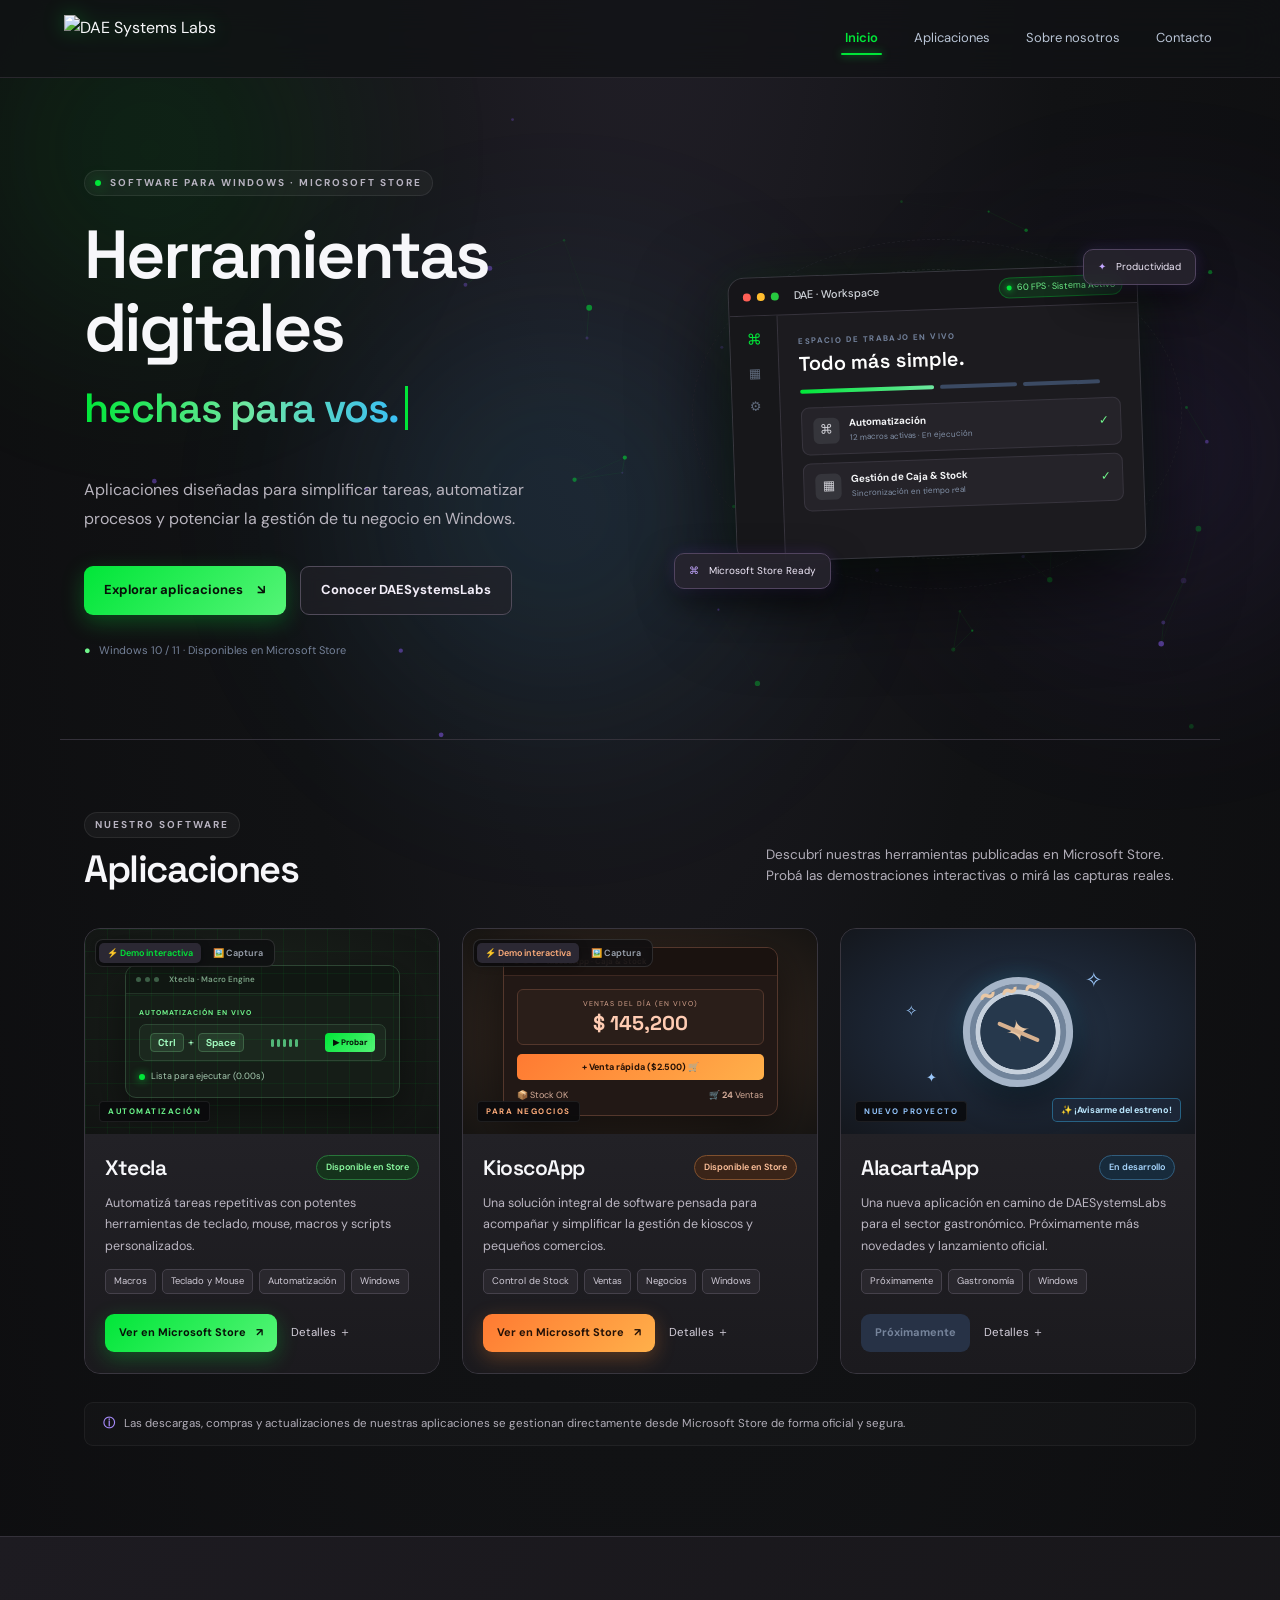
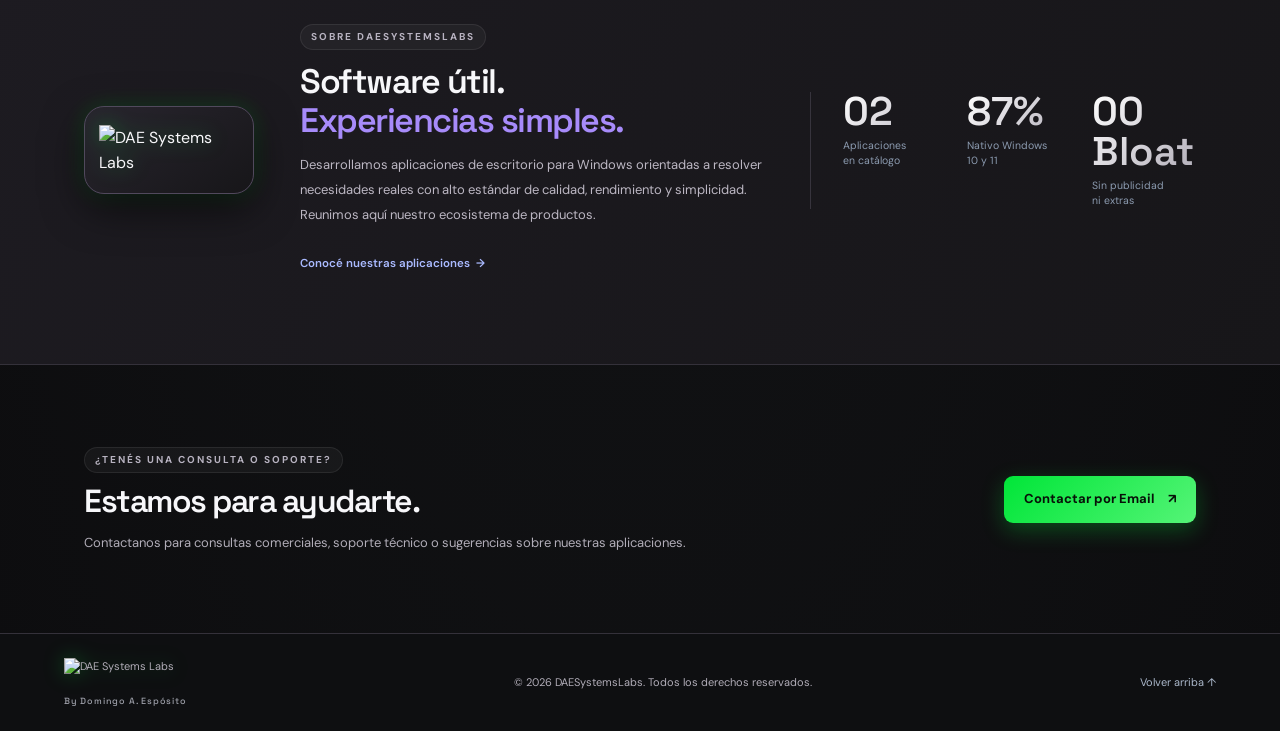
==== commit 1a7f61fd: "Add files via upload" ====
--- a/index.html
+++ b/index.html
@@ -21,9 +21,8 @@
   <div class="cursor-glow" id="cursorGlow" aria-hidden="true"></div>
 
   <header class="header" id="mainHeader">
-    <a class="brand" href="#inicio" aria-label="DAESystemsLabs, inicio">
-      <span class="brand-mark">D<span>.</span></span>
-      <span class="brand-name">DAE<span>SystemsLabs</span></span>
+    <a class="brand" href="#inicio" aria-label="DAESystemsLabs">
+      <img src="images/logo.png" alt="DAE Systems Labs" class="brand-logo-img">
     </a>
     <button class="menu-toggle" id="menuToggle" aria-label="Abrir menú" aria-expanded="false">☰</button>
     <nav class="nav" id="nav">
@@ -296,7 +295,9 @@
 
     <section class="about-section" id="nosotros">
       <div class="about-inner">
-        <div class="about-symbol" id="aboutSymbol">DAE<span>/</span></div>
+        <div class="about-symbol" id="aboutSymbol" title="DAESystemsLabs">
+          <img src="images/logo.png" alt="DAE Systems Labs" class="about-logo-img">
+        </div>
         <div>
           <span class="eyebrow">SOBRE DAESYSTEMSLABS</span>
           <h2>Software útil.<br><span>Experiencias simples.</span></h2>
@@ -331,9 +332,9 @@
   </main>
 
   <footer class="footer">
-    <a class="brand" href="#inicio">
-      <span class="brand-mark">D<span>.</span></span>
-      <span class="brand-name">DAE<span>SystemsLabs</span></span>
+    <a class="brand" href="#inicio" aria-label="DAESystemsLabs - By Domingo A. Espósito">
+      <img src="images/logo.png" alt="DAE Systems Labs" class="brand-logo-img">
+      <span class="brand-author">By Domingo A. Espósito</span>
     </a>
     <span>© <span id="year"></span> DAESystemsLabs. Todos los derechos reservados.</span>
     <a href="#inicio" class="back-to-top">Volver arriba ↑</a>
--- a/estilos.css
+++ b/estilos.css
@@ -128,7 +128,7 @@
 }
 
 /* ========================================================
-   HEADER & NAVEGACIÓN
+   HEADER & NAVEGACIÓN CON LOGO PERSONALIZADO
    ======================================================== */
 .header {
   height: 78px;
@@ -154,16 +154,45 @@
 
 .brand {
   display: flex;
-  align-items: center;
-  gap: 10px;
+  flex-direction: column;
+  align-items: flex-start;
+  text-decoration: none;
+  gap: 2px;
+  transition: transform 0.25s cubic-bezier(0.16, 1, 0.3, 1), filter 0.25s ease;
+}
+.brand:hover {
+  transform: translateY(-1px);
+  filter: brightness(1.1);
+}
+
+.brand-logo-img {
+  height: 48px;
+  width: auto;
+  object-fit: contain;
+  display: block;
+  filter: drop-shadow(0 0 10px rgba(0, 230, 56, 0.3));
+  transition: filter 0.3s ease, transform 0.3s ease;
+}
+.brand:hover .brand-logo-img {
+  filter: drop-shadow(0 0 18px rgba(0, 230, 56, 0.65));
+  transform: scale(1.03);
+}
+
+.brand-author {
+  font-size: 9.5px;
+  letter-spacing: 0.8px;
+  color: #9ea0aa;
   font-family: 'Space Grotesk', sans-serif;
-  font-weight: 700;
-  transition: transform 0.2s ease;
-}
-.brand:hover {
-  transform: scale(1.02);
-}
-
+  font-weight: 500;
+  display: block;
+  line-height: 1.2;
+  transition: color 0.2s ease;
+}
+.brand:hover .brand-author {
+  color: #d1d5db;
+}
+
+/* Fallback clásico */
 .brand-mark {
   width: 34px;
   height: 34px;
@@ -174,25 +203,10 @@
   font-size: 19px;
   color: #071008;
   box-shadow: 0 0 22px rgba(0, 230, 56, 0.45);
-  transition: transform 0.3s cubic-bezier(0.16, 1, 0.3, 1), box-shadow 0.3s;
-}
-.brand:hover .brand-mark {
-  transform: rotate(6deg) scale(1.08);
-  box-shadow: 0 0 28px rgba(0, 230, 56, 0.7);
-}
-
-.brand-mark span {
-  color: #fff;
-}
-
-.brand-name {
-  font-size: 15px;
-  letter-spacing: -0.5px;
-}
-.brand-name span {
-  color: #b8b4c0;
-  font-weight: 500;
-}
+}
+.brand-mark span { color: #fff; }
+.brand-name { font-size: 15px; letter-spacing: -0.5px; }
+.brand-name span { color: #b8b4c0; font-weight: 500; }
 
 .nav {
   display: flex;
@@ -254,8 +268,8 @@
 .hero {
   max-width: var(--max);
   margin: auto;
-  min-height: 610px;
-  padding: 95px 24px 80px;
+  min-height: 590px;
+  padding: 90px 24px 80px;
   display: grid;
   grid-template-columns: 1.03fr 0.97fr;
   align-items: center;
@@ -313,21 +327,25 @@
 }
 
 .hero-title-box {
-  min-height: 190px;
+  min-height: 140px;
   display: flex;
   flex-direction: column;
   justify-content: center;
 }
 
+/* Efecto de máquina de escribir con reducción del -40% */
 .typewriter {
   display: inline-block;
+  font-size: 0.6em; /* Reducción de -40% respecto al título h1 */
+  letter-spacing: -1px;
   background: linear-gradient(90deg, #00e638 0%, #6ee7a0 50%, #38bdf8 100%);
   -webkit-background-clip: text;
   background-clip: text;
   color: transparent;
   border-right: 3px solid var(--mint);
-  padding-right: 4px;
+  padding-right: 6px;
   animation: blinkCursor 0.75s infinite;
+  vertical-align: middle;
 }
 
 @keyframes blinkCursor {
@@ -1484,31 +1502,41 @@
   margin: auto;
   padding: 85px 24px;
   display: grid;
-  grid-template-columns: 110px 1.4fr 1.1fr;
-  gap: 40px;
+  grid-template-columns: 180px 1.35fr 1.1fr;
+  gap: 36px;
   align-items: center;
 }
 
 .about-symbol {
-  width: 96px;
-  height: 96px;
+  width: 170px;
+  height: 88px;
   border: 1px solid #51495d;
-  border-radius: 26px;
-  display: grid;
-  place-items: center;
-  font: 700 34px 'Space Grotesk', sans-serif;
-  color: #00e638;
+  border-radius: 20px;
+  display: flex;
+  align-items: center;
+  justify-content: center;
+  padding: 10px 14px;
   background: linear-gradient(145deg, #28252e, #171619);
-  box-shadow: 0 14px 40px rgba(0, 0, 0, 0.6), 0 0 20px rgba(0, 230, 56, 0.2);
-  transition: transform 0.3s cubic-bezier(0.16, 1, 0.3, 1), box-shadow 0.3s;
+  box-shadow: 0 14px 40px rgba(0, 0, 0, 0.6), 0 0 22px rgba(0, 230, 56, 0.2);
+  transition: transform 0.3s cubic-bezier(0.16, 1, 0.3, 1), box-shadow 0.3s, border-color 0.3s;
   cursor: pointer;
 }
 .about-symbol:hover {
-  transform: rotate(-6deg) scale(1.08);
-  box-shadow: 0 18px 50px rgba(0, 0, 0, 0.8), 0 0 30px rgba(0, 230, 56, 0.4);
-}
-.about-symbol span {
-  color: #a78bfa;
+  transform: translateY(-3px) scale(1.04);
+  border-color: #00e638;
+  box-shadow: 0 18px 50px rgba(0, 0, 0, 0.8), 0 0 32px rgba(0, 230, 56, 0.45);
+}
+.about-logo-img {
+  width: 100%;
+  height: auto;
+  max-height: 60px;
+  object-fit: contain;
+  display: block;
+  filter: drop-shadow(0 0 10px rgba(0, 230, 56, 0.35));
+  transition: filter 0.3s ease;
+}
+.about-symbol:hover .about-logo-img {
+  filter: drop-shadow(0 0 18px rgba(0, 230, 56, 0.7));
 }
 
 .about-section h2 {
@@ -1590,7 +1618,7 @@
 
 .footer {
   border-top: 1px solid #34313a;
-  padding: 26px max(5vw, 24px);
+  padding: 24px max(5vw, 24px);
   display: flex;
   align-items: center;
   justify-content: space-between;
@@ -1601,6 +1629,17 @@
   z-index: 2;
   background: #0e0f11;
 }
+
+.footer .brand {
+  align-items: flex-start;
+}
+.footer .brand-logo-img {
+  height: 36px;
+}
+.footer .brand-author {
+  font-size: 9px;
+}
+
 .footer .brand-name {
   color: #dfe7f5;
   font-size: 12px;
@@ -2005,7 +2044,14 @@
 
 @media (max-width: 600px) {
   .header {
-    height: 68px;
+    height: 72px;
+  }
+  .brand-logo-img {
+    height: 38px;
+  }
+  .brand-author {
+    font-size: 8.5px;
+    letter-spacing: 0.5px;
   }
   .menu-toggle {
     display: block;
@@ -2013,7 +2059,7 @@
   .nav {
     display: none;
     position: absolute;
-    top: 67px;
+    top: 71px;
     left: 0;
     right: 0;
     padding: 20px 24px;
@@ -2035,7 +2081,10 @@
     letter-spacing: -2px;
   }
   .hero-title-box {
-    min-height: 140px;
+    min-height: 110px;
+  }
+  .typewriter {
+    font-size: 0.62em;
   }
   .hero p {
     font-size: 14px;
@@ -2080,6 +2129,10 @@
   .about-stats-grid {
     grid-template-columns: 1fr;
     gap: 16px;
+  }
+  .about-symbol {
+    width: 140px;
+    height: 82px;
   }
   .contact-section {
     padding: 55px 20px;
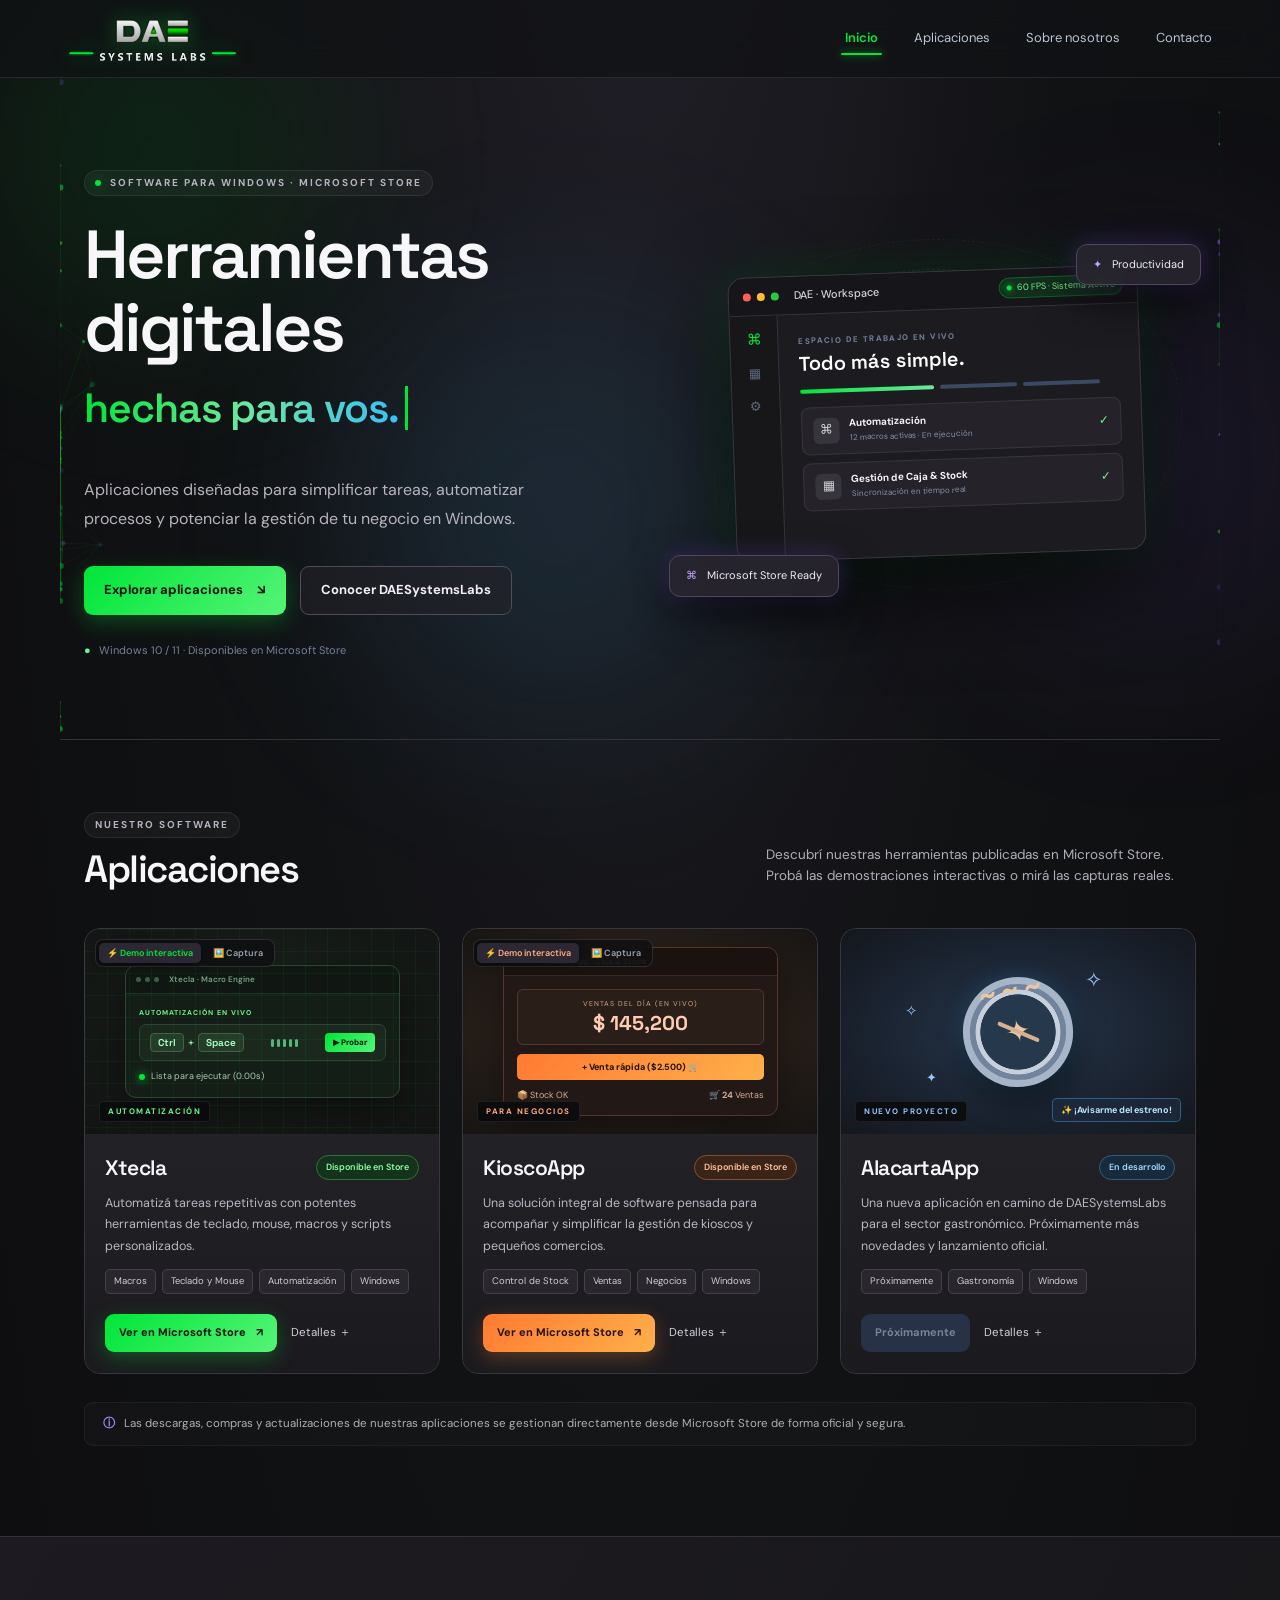
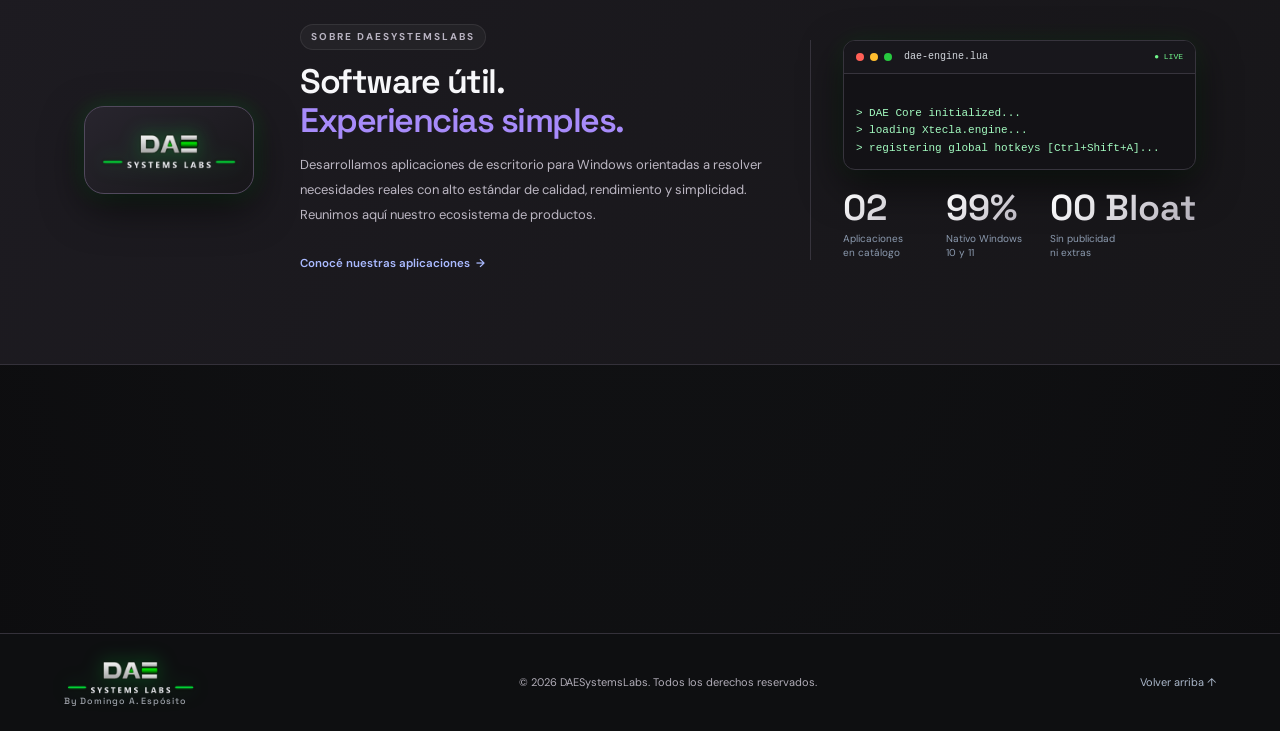
==== commit 33ea138b: "Add files via upload" ====
--- a/index.html
+++ b/index.html
@@ -304,18 +304,30 @@
           <p>Desarrollamos aplicaciones de escritorio para Windows orientadas a resolver necesidades reales con alto estándar de calidad, rendimiento y simplicidad. Reunimos aquí nuestro ecosistema de productos.</p>
           <a class="text-link light-link" href="#aplicaciones">Conocé nuestras aplicaciones <span>→</span></a>
         </div>
-        <div class="about-stats-grid">
-          <div class="about-stat">
-            <b class="stat-counter" data-target="3" data-prefix="0">03</b>
-            <span>Aplicaciones<br>en catálogo</span>
-          </div>
-          <div class="about-stat">
-            <b class="stat-counter" data-target="100" data-suffix="%">100%</b>
-            <span>Nativo Windows<br>10 y 11</span>
-          </div>
-          <div class="about-stat">
-            <b class="stat-counter" data-target="0" data-prefix="0" data-suffix=" Bloat">0</b>
-            <span>Sin publicidad<br>ni extras</span>
+        <div class="about-right-column">
+          <div class="code-terminal-widget">
+            <div class="terminal-top">
+              <span class="w-dot red"></span><span class="w-dot yellow"></span><span class="w-dot green"></span>
+              <b>dae-engine.lua</b>
+              <span class="terminal-status">● LIVE</span>
+            </div>
+            <div class="terminal-body" id="terminalCodeStream">
+              <code>> DAE Core initialized...</code>
+            </div>
+          </div>
+          <div class="about-stats-grid">
+            <div class="about-stat">
+              <b class="stat-counter" data-target="3" data-prefix="0">03</b>
+              <span>Aplicaciones<br>en catálogo</span>
+            </div>
+            <div class="about-stat">
+              <b class="stat-counter" data-target="100" data-suffix="%">100%</b>
+              <span>Nativo Windows<br>10 y 11</span>
+            </div>
+            <div class="about-stat">
+              <b class="stat-counter" data-target="0" data-prefix="0" data-suffix=" Bloat">0</b>
+              <span>Sin publicidad<br>ni extras</span>
+            </div>
           </div>
         </div>
       </div>
--- a/estilos.css
+++ b/estilos.css
@@ -481,12 +481,18 @@
   background: #1c1b1f;
   border: 1px solid #38383f;
   border-radius: 16px;
-  box-shadow: 0 30px 90px rgba(0, 0, 0, 0.7), 0 0 40px rgba(0, 230, 56, 0.08);
+  box-shadow: 0 30px 90px rgba(0, 0, 0, 0.7), 0 0 55px rgba(0, 230, 56, 0.15);
   overflow: hidden;
   transform: rotate(-2deg);
   position: relative;
   z-index: 3;
-  transition: transform 0.15s ease-out, box-shadow 0.3s;
+  animation: floatWindow 4.5s ease-in-out infinite;
+  transition: transform 0.2s cubic-bezier(0.16,1,0.3,1), box-shadow 0.3s;
+}
+
+@keyframes floatWindow {
+  0%, 100% { transform: translateY(0) rotate(-4.5deg); }
+  50% { transform: translateY(-22px) rotate(-1deg); }
 }
 
 .window-top {
@@ -678,41 +684,55 @@
 /* Floating chips con magnetismo y brillo */
 .float-chip {
   position: absolute;
-  background: rgba(41, 37, 47, 0.85);
+  background: rgba(41, 37, 47, 0.9);
   border: 1px solid #51445f;
-  padding: 9px 14px;
-  border-radius: 10px;
-  font-size: 10px;
+  padding: 11px 16px;
+  border-radius: 11px;
+  font-size: 11px;
   color: #f1eafa;
   z-index: 4;
-  box-shadow: 0 12px 35px rgba(0, 0, 0, 0.6), 0 0 15px rgba(139, 92, 246, 0.2);
+  box-shadow: 0 15px 40px rgba(0, 0, 0, 0.7), 0 0 25px rgba(139, 92, 246, 0.3);
   backdrop-filter: blur(8px);
   cursor: default;
-  transition: transform 0.2s ease, border-color 0.2s, box-shadow 0.2s;
-  animation: floatChip 5s ease-in-out infinite;
+  transition: transform 0.3s cubic-bezier(0.16,1,0.3,1), border-color 0.3s, box-shadow 0.3s;
+  animation: floatChip 4s ease-in-out infinite;
 }
 .float-chip:hover {
   border-color: #a78bfa;
-  box-shadow: 0 15px 40px rgba(0, 0, 0, 0.8), 0 0 25px rgba(167, 139, 250, 0.4);
+  box-shadow: 0 20px 50px rgba(0, 0, 0, 0.9), 0 0 35px rgba(167, 139, 250, 0.5);
+  transform: scale(1.05);
 }
 .float-chip span {
   color: #c4a7ff;
   margin-right: 7px;
 }
 .chip-top {
-  top: 40px;
-  right: 0px;
+  top: 35px;
+  right: -5px;
   animation-delay: 0s;
 }
 .chip-bottom {
-  bottom: 30px;
-  left: -5px;
-  animation-delay: 2.5s;
+  bottom: 22px;
+  left: -10px;
+  animation-delay: 2s;
 }
 
 @keyframes floatChip {
-  0%, 100% { transform: translateY(0); }
-  50% { transform: translateY(-9px); }
+  0%, 100% { transform: translateY(0) scale(1); }
+  50% { transform: translateY(-22px) scale(1.06); }
+}
+
+.interactive-dash-card {
+  cursor: pointer;
+  transition: all 0.25s cubic-bezier(0.16,1,0.3,1);
+}
+.interactive-dash-card:hover {
+  transform: scale(1.03) translateY(-2px);
+  border-color: var(--mint);
+  box-shadow: 0 0 25px rgba(0, 230, 56, 0.3);
+}
+.interactive-dash-card:active {
+  transform: scale(0.98);
 }
 
 /* ========================================================
@@ -1567,29 +1587,94 @@
   gap: 10px;
 }
 
-.about-stats-grid {
-  display: grid;
-  grid-template-columns: repeat(3, 1fr);
+.about-right-column {
+  display: flex;
+  flex-direction: column;
   gap: 20px;
   border-left: 1px solid #37343d;
   padding-left: 32px;
 }
 
+.about-stats-grid {
+  display: flex;
+  justify-content: space-between;
+  gap: 24px;
+  align-items: flex-start;
+}
+
+.code-terminal-widget {
+  background: #131216;
+  border: 1px solid #37343d;
+  border-radius: 12px;
+  overflow: hidden;
+  box-shadow: 0 15px 40px rgba(0, 0, 0, 0.6), 0 0 25px rgba(0, 230, 56, 0.1);
+  font-family: 'Fira Code', Consolas, monospace;
+  font-size: 11px;
+  width: 100%;
+}
+.terminal-top {
+  background: #18171c;
+  border-bottom: 1px solid #37343d;
+  padding: 8px 12px;
+  display: flex;
+  align-items: center;
+  gap: 6px;
+  color: #8998b0;
+}
+.terminal-top b {
+  margin-left: 6px;
+  font-weight: 500;
+  color: #d1d5db;
+  font-size: 10px;
+}
+.terminal-status {
+  margin-left: auto;
+  font-size: 8px;
+  color: #70f58b;
+  display: flex;
+  align-items: center;
+  gap: 4px;
+}
+.terminal-body {
+  padding: 12px;
+  height: 95px;
+  overflow: hidden;
+  display: flex;
+  flex-direction: column;
+  justify-content: flex-end;
+  color: #a3fbc0;
+  line-height: 1.6;
+}
+.terminal-body code {
+  display: block;
+  white-space: pre-wrap;
+  animation: fadeInCode 0.3s ease-out;
+}
+@keyframes fadeInCode {
+  from { opacity: 0; transform: translateY(6px); }
+  to { opacity: 1; transform: translateY(0); }
+}
+
+.about-stat {
+  flex: 1;
+}
+
 .about-stat b {
-  font: 600 40px 'Space Grotesk', sans-serif;
+  font: 600 36px 'Space Grotesk', sans-serif;
   display: block;
   color: #e9efff;
   line-height: 1;
   margin-bottom: 6px;
+  white-space: nowrap;
   background: linear-gradient(135deg, #fff, #b1adb8);
   -webkit-background-clip: text;
   background-clip: text;
   color: transparent;
 }
 .about-stat span {
-  font-size: 10.5px;
+  font-size: 10px;
   color: #8c9bb0;
-  line-height: 1.5;
+  line-height: 1.4;
   display: block;
 }
 
@@ -2127,8 +2212,9 @@
     height: 190px;
   }
   .about-stats-grid {
-    grid-template-columns: 1fr;
-    gap: 16px;
+    display: flex;
+    justify-content: space-between;
+    gap: 12px;
   }
   .about-symbol {
     width: 140px;
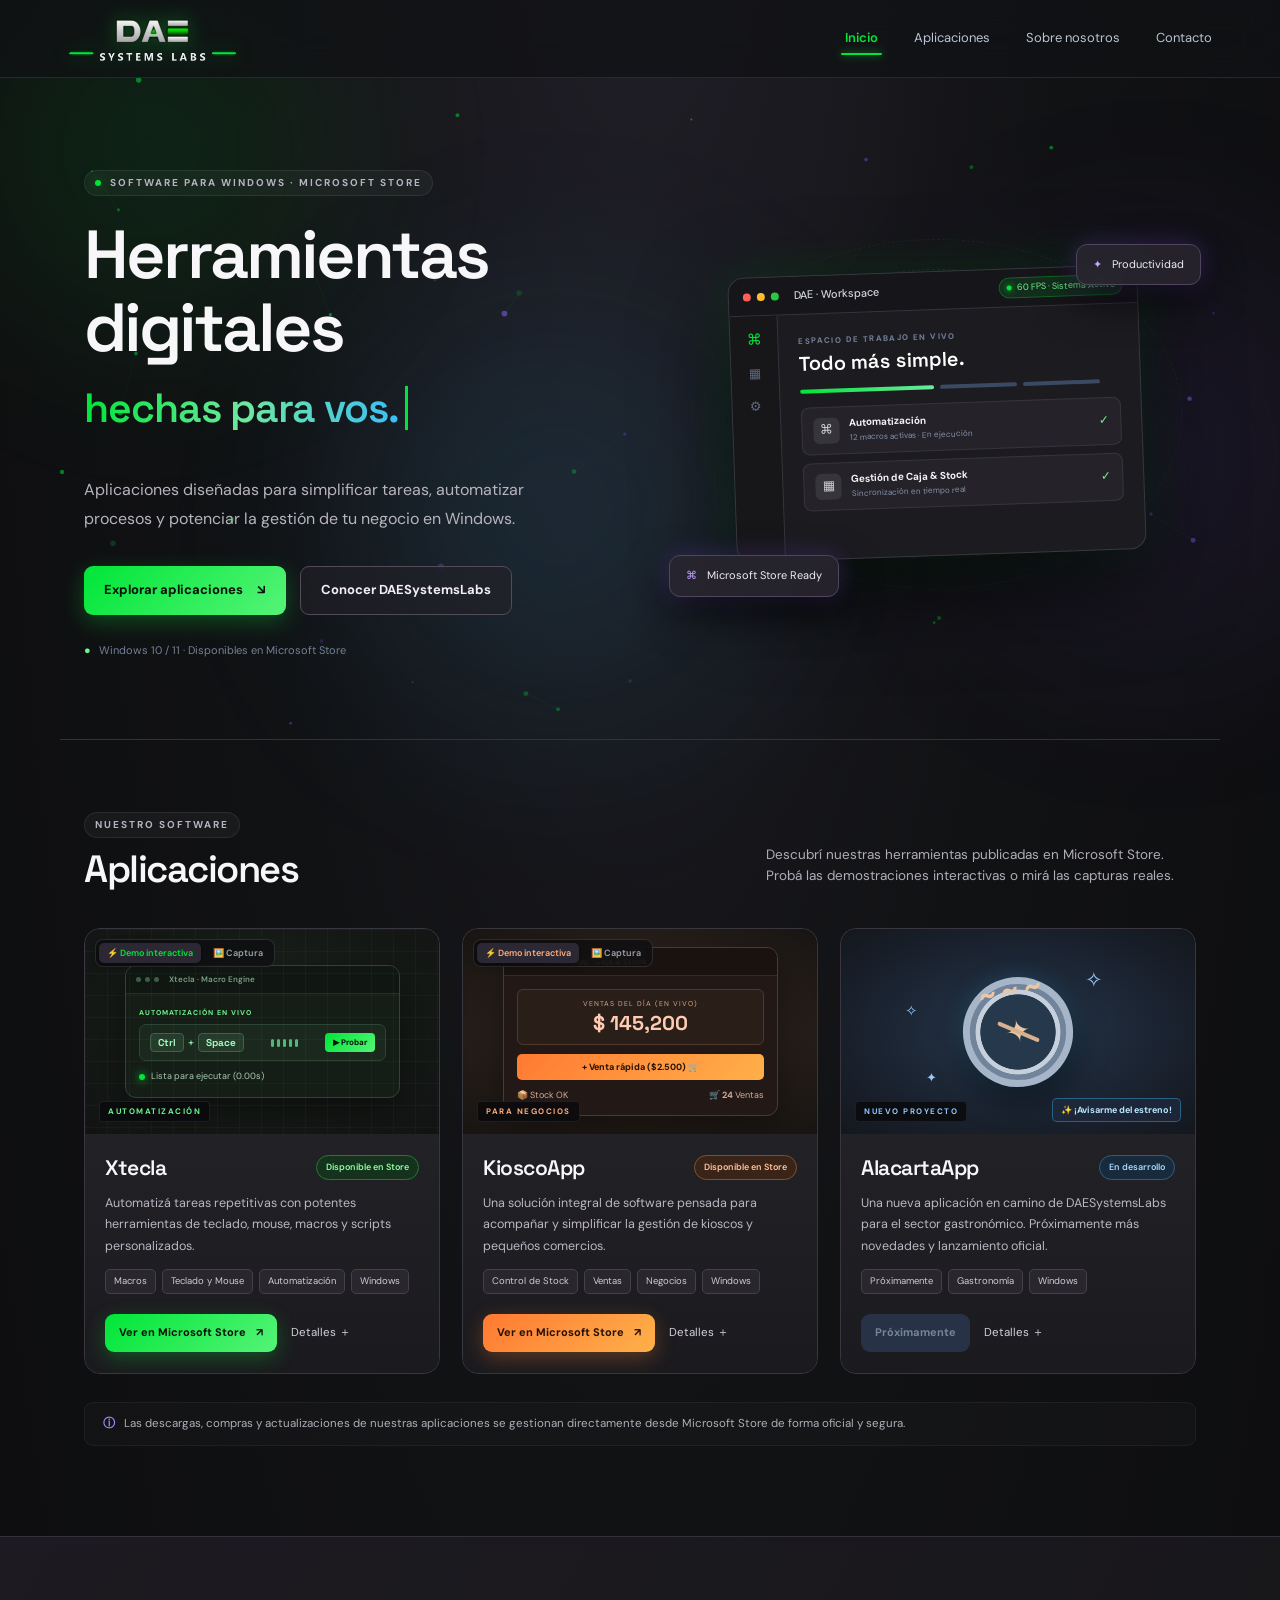
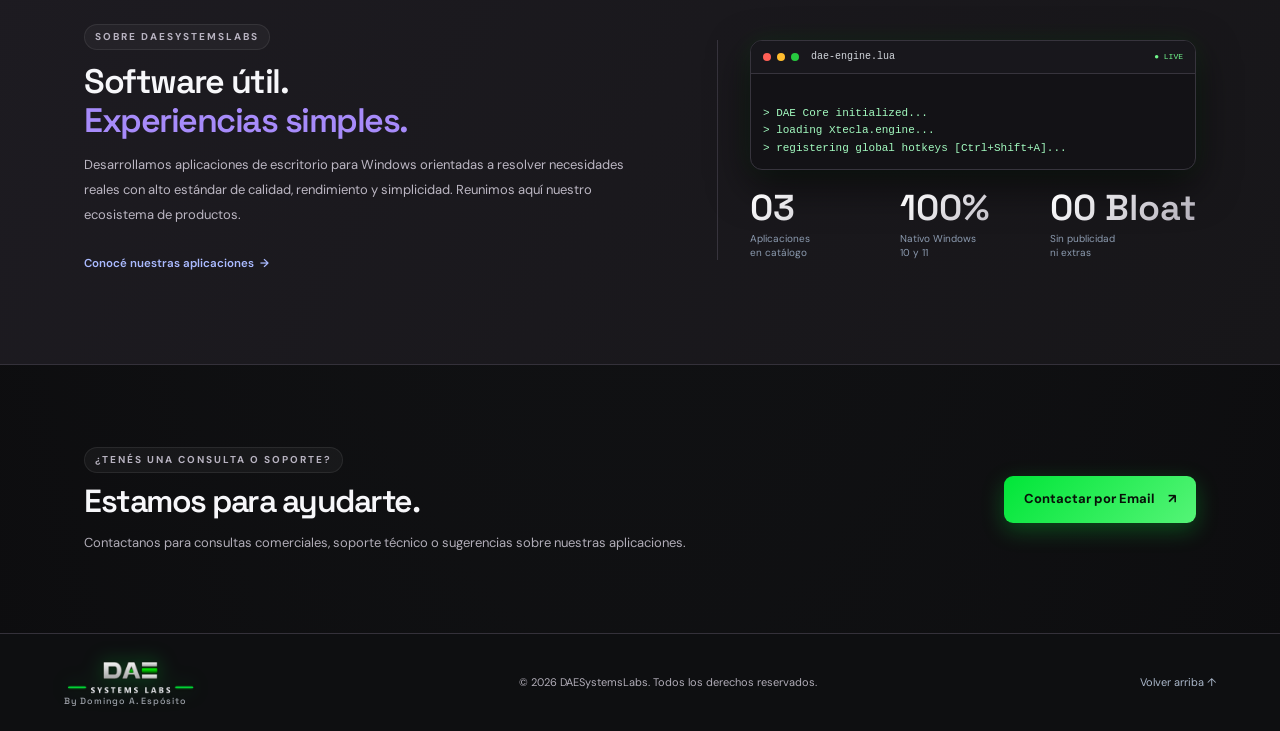
==== commit 7919ad3d: "Add files via upload" ====
--- a/index.html
+++ b/index.html
@@ -295,9 +295,6 @@
 
     <section class="about-section" id="nosotros">
       <div class="about-inner">
-        <div class="about-symbol" id="aboutSymbol" title="DAESystemsLabs">
-          <img src="images/logo.png" alt="DAE Systems Labs" class="about-logo-img">
-        </div>
         <div>
           <span class="eyebrow">SOBRE DAESYSTEMSLABS</span>
           <h2>Software útil.<br><span>Experiencias simples.</span></h2>
--- a/estilos.css
+++ b/estilos.css
@@ -1522,8 +1522,8 @@
   margin: auto;
   padding: 85px 24px;
   display: grid;
-  grid-template-columns: 180px 1.35fr 1.1fr;
-  gap: 36px;
+  grid-template-columns: 1.35fr 1.1fr;
+  gap: 45px;
   align-items: center;
 }
 
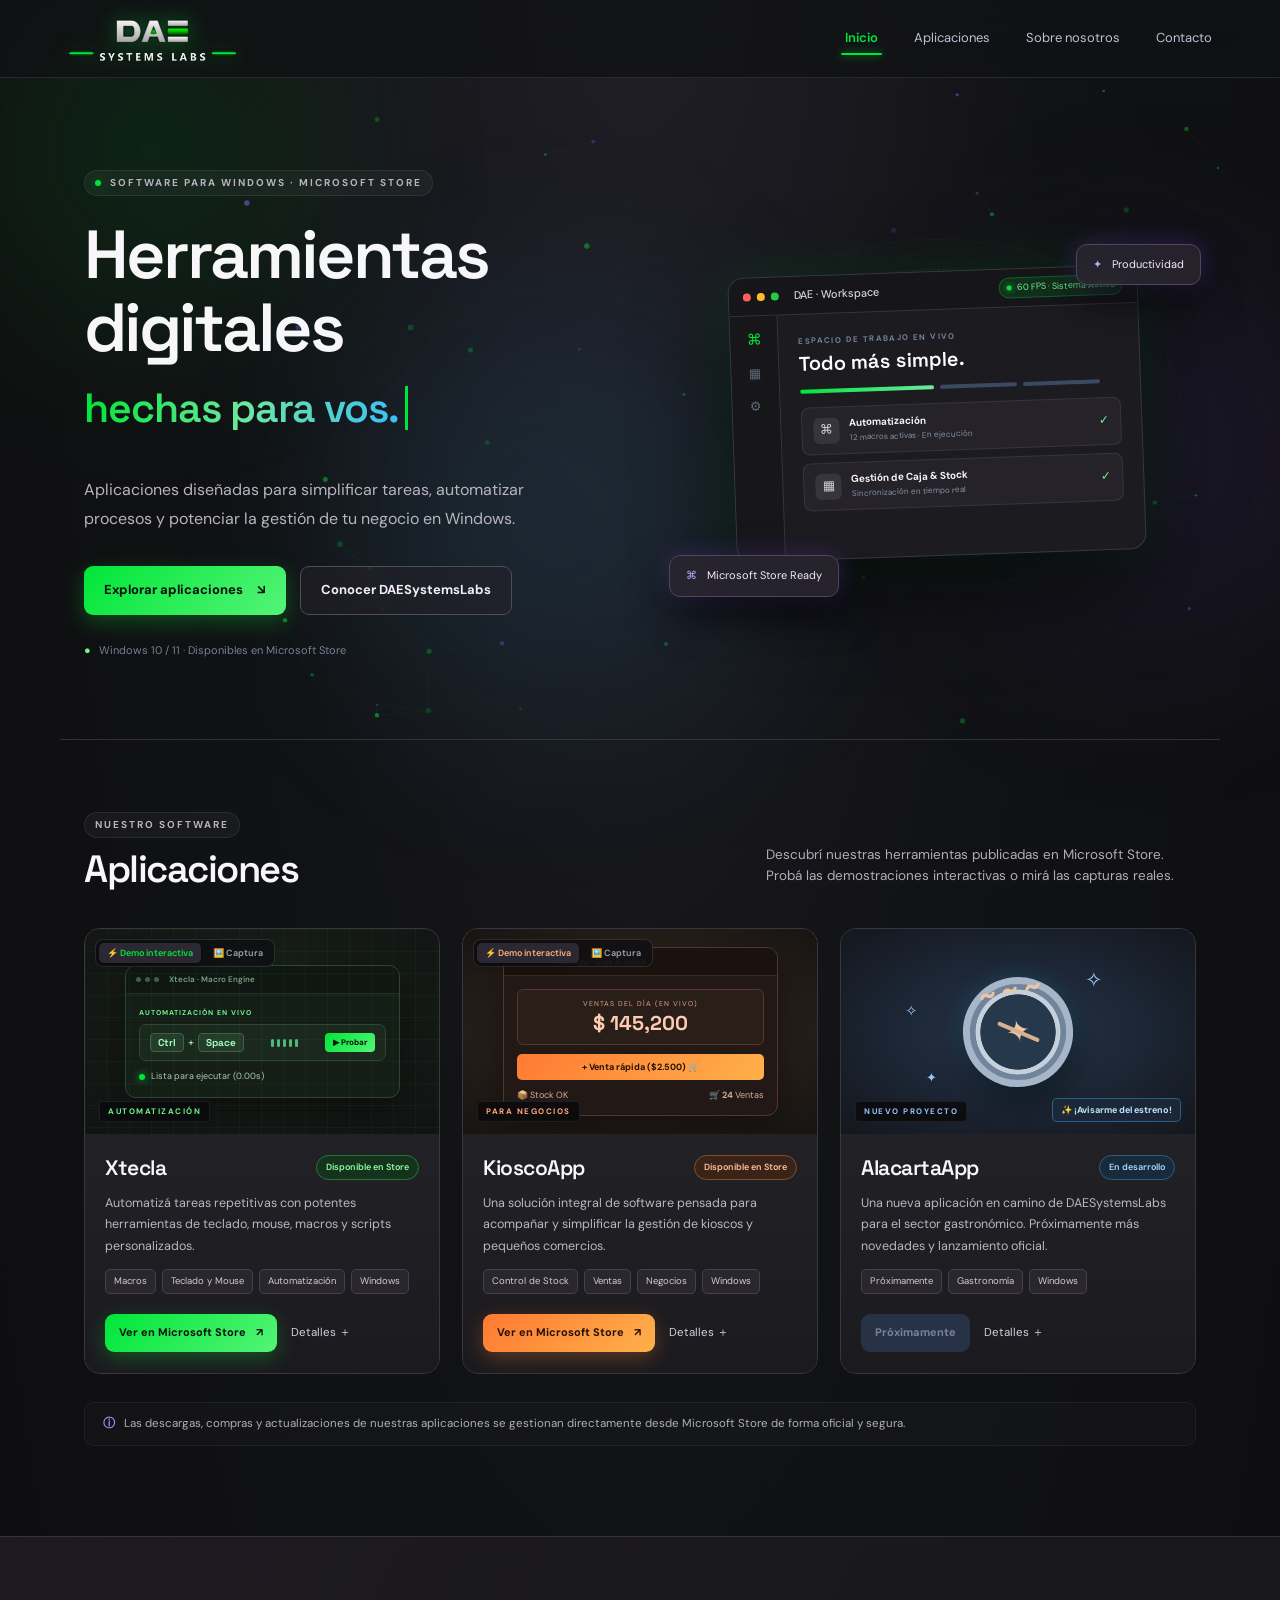
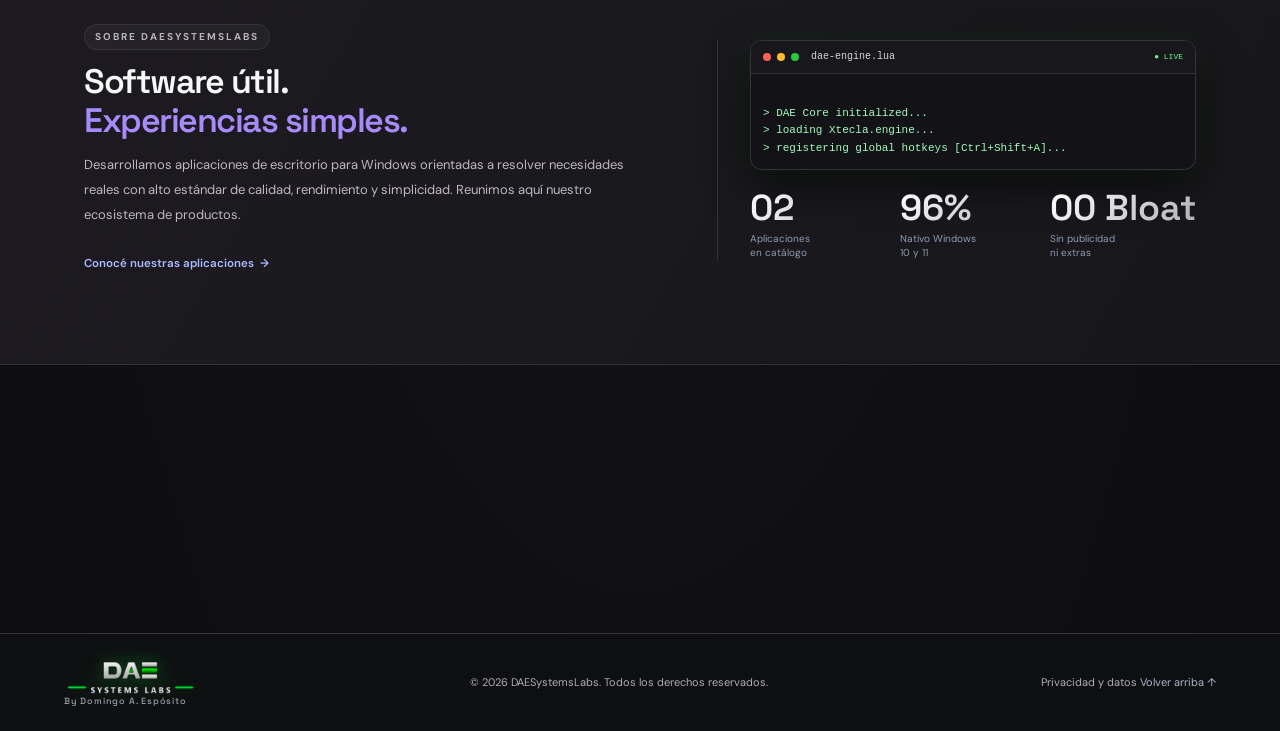
==== commit e6571fa4: "Add files via upload" ====
--- a/index.html
+++ b/index.html
@@ -346,7 +346,10 @@
       <span class="brand-author">By Domingo A. Espósito</span>
     </a>
     <span>© <span id="year"></span> DAESystemsLabs. Todos los derechos reservados.</span>
-    <a href="#inicio" class="back-to-top">Volver arriba ↑</a>
+    <div class="footer-links">
+      <a href="privacidad.html">Privacidad y datos</a>
+      <a href="#inicio" class="back-to-top">Volver arriba ↑</a>
+    </div>
   </footer>
 
   <!-- Lightbox Modal para portadas y capturas -->
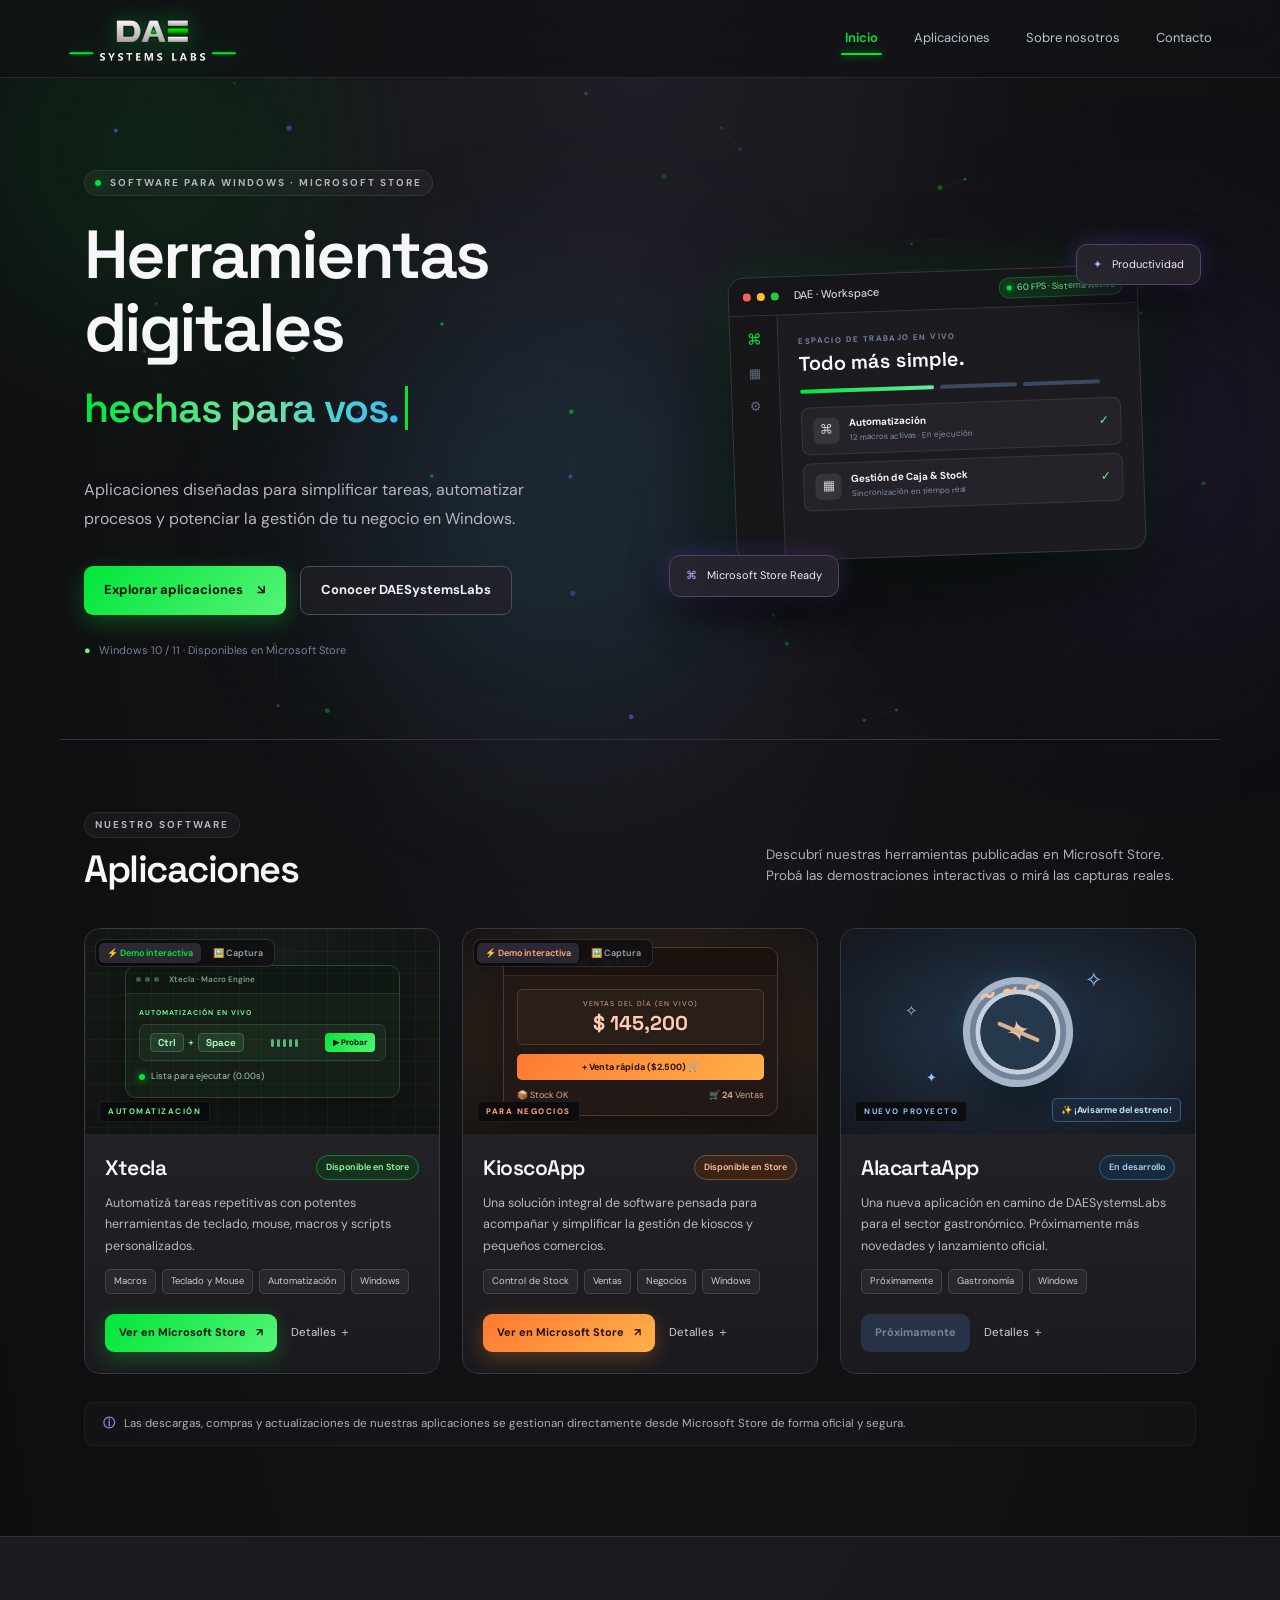
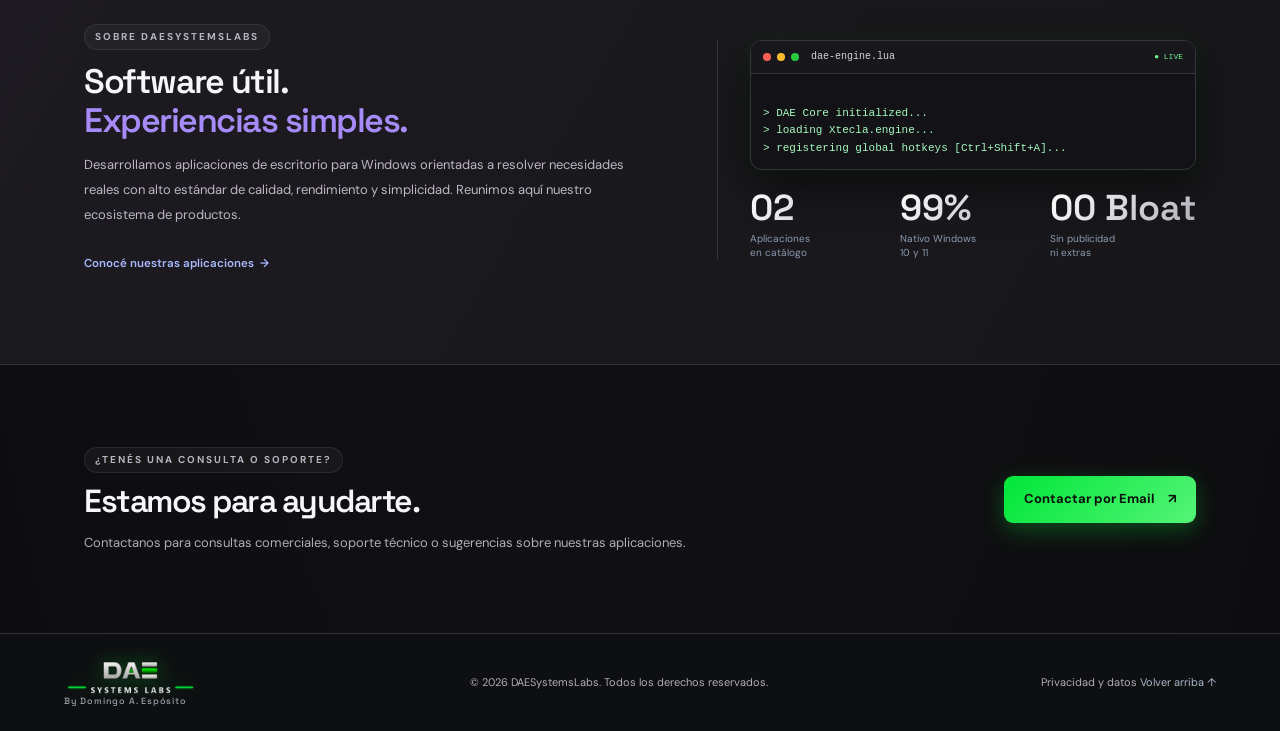
==== commit 742e82eb: "Add files via upload" ====
--- a/index.html
+++ b/index.html
@@ -7,6 +7,7 @@
   <meta name="description" content="Aplicaciones para Windows desarrolladas por DAESystemsLabs: Xtecla, KioscoApp y AlacartaApp.">
   <title>DAESystemsLabs | Aplicaciones para Windows</title>
   <link rel="stylesheet" href="estilos.css">
+  <link rel="icon" type="image/svg+xml" href="images/favicon.svg">
 </head>
 <body>
   <!-- Barra de progreso de lectura superior -->
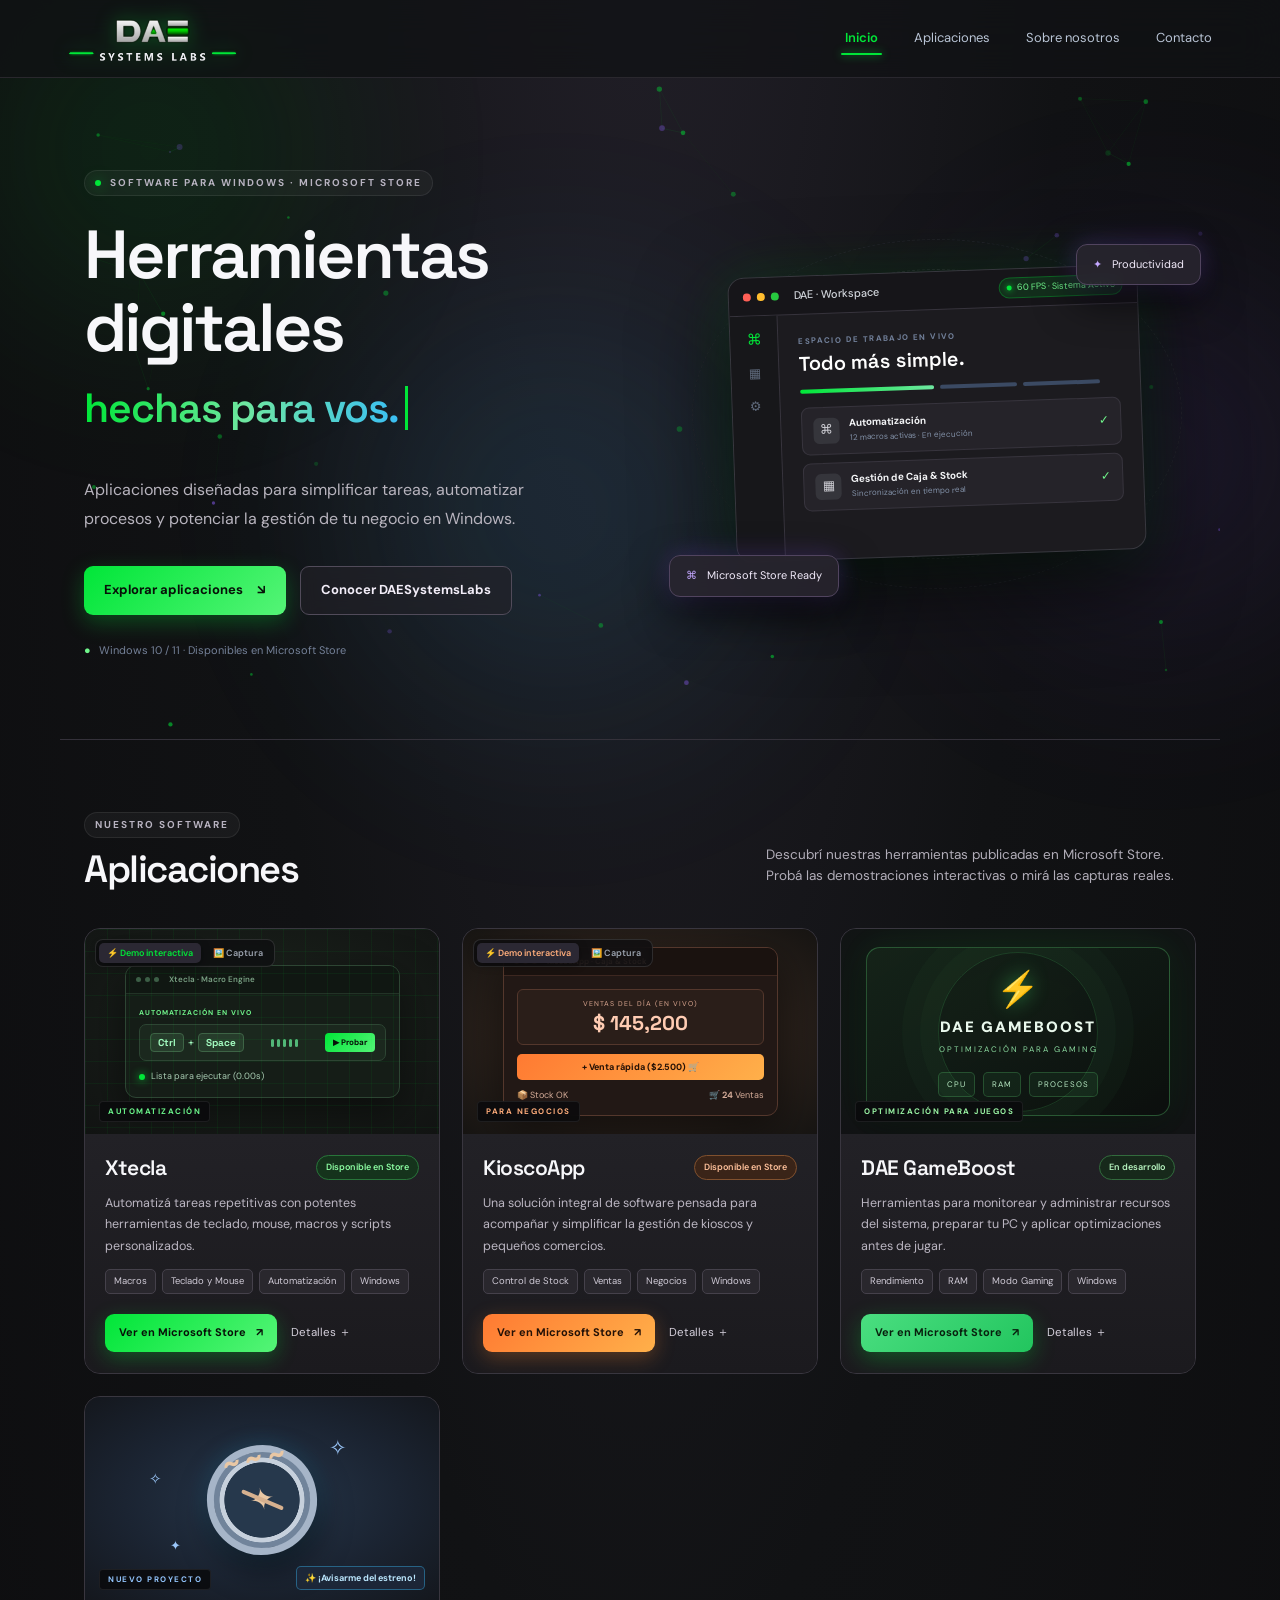
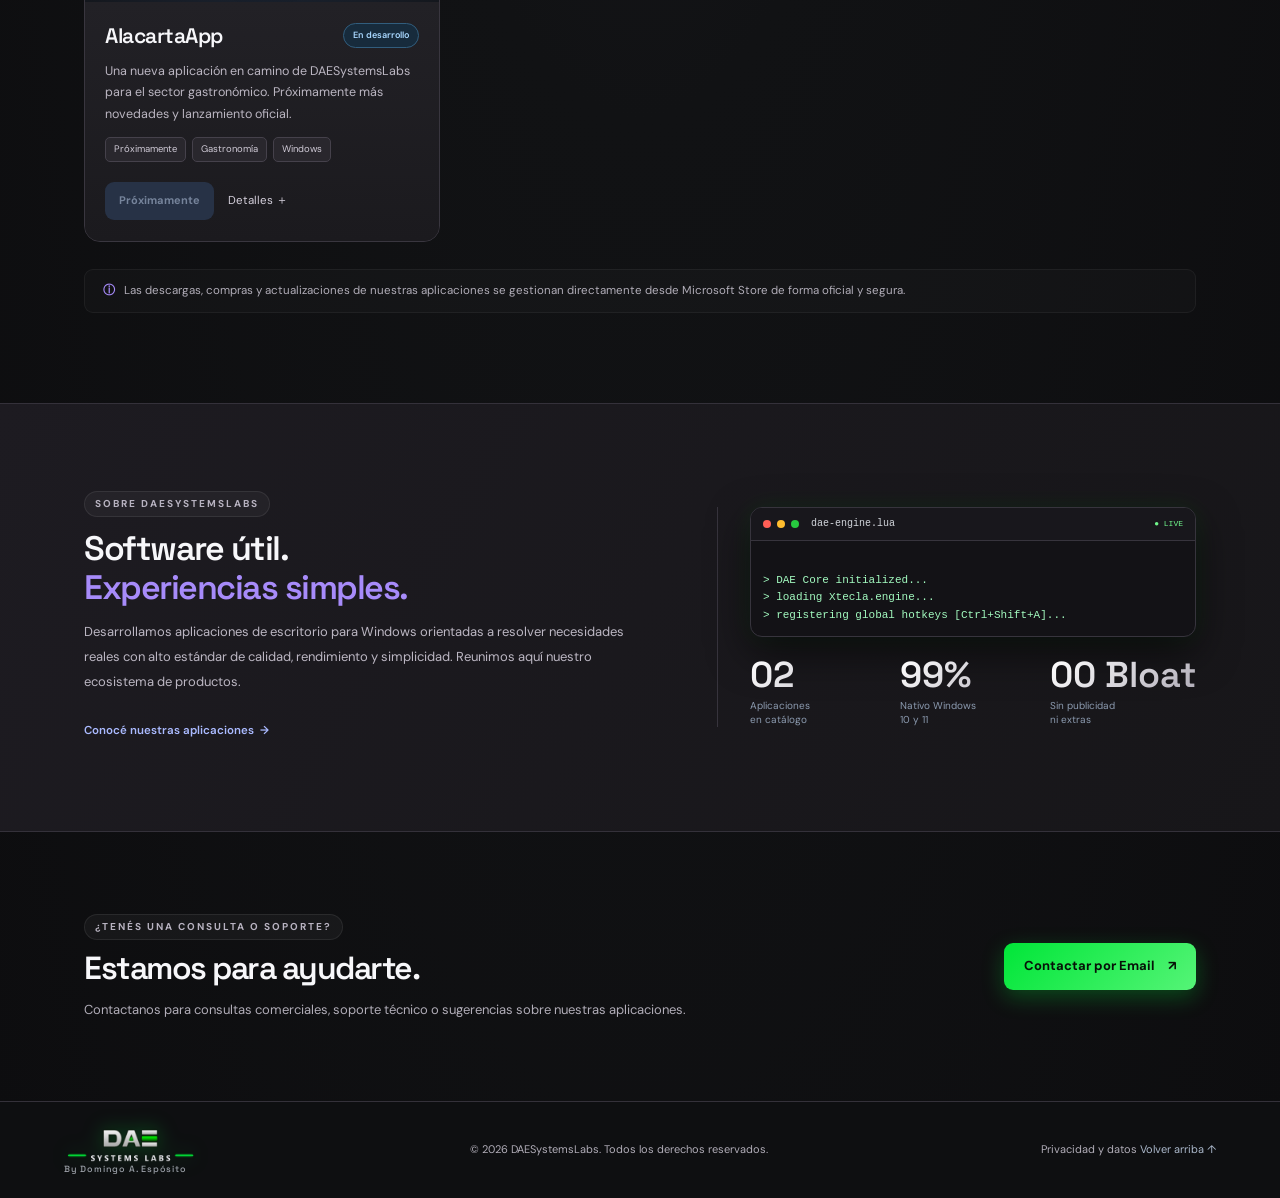
==== commit eeb56d8d: "Add files via upload" ====
--- a/index.html
+++ b/index.html
@@ -249,6 +249,52 @@
           </div>
         </article>
 
+        <!-- DAE GameBoost -->
+        <article class="app-card" data-accent="gameboost">
+          <div class="card-glare"></div>
+          <div class="app-visual visual-gameboost">
+            <div class="gameboost-visual-panel">
+              <div class="gameboost-orbit"></div>
+              <div class="gameboost-mark">⚡</div>
+              <div class="gameboost-panel-title">DAE GAMEBOOST</div>
+              <div class="gameboost-panel-sub">OPTIMIZACIÓN PARA GAMING</div>
+              <div class="gameboost-metrics"><span>CPU</span><span>RAM</span><span>PROCESOS</span></div>
+            </div>
+            <span class="visual-tag">OPTIMIZACIÓN PARA JUEGOS</span>
+          </div>
+          <div class="app-info">
+            <div class="app-title-row">
+              <h3>DAE GameBoost</h3>
+              <span class="status status-soon">En desarrollo</span>
+            </div>
+            <p>Herramientas para monitorear y administrar recursos del sistema, preparar tu PC y aplicar optimizaciones antes de jugar.</p>
+            <div class="tag-row">
+              <span>Rendimiento</span><span>RAM</span><span>Modo Gaming</span><span>Windows</span>
+            </div>
+            <div class="card-actions">
+              <button class="btn btn-small btn-primary store-link" data-app="gameboost">Ver en Microsoft Store <span>↗</span></button>
+              <button class="text-link details-btn" data-target="gameboost-details">Detalles <span>＋</span></button>
+            </div>
+            <div class="details" id="gameboost-details">
+              <div class="details-inner">
+                <h4>Sobre DAE GameBoost</h4>
+                <p>Una utilidad para Windows que reúne monitoreo del sistema y herramientas de optimización configurables para tus sesiones de juego.</p>
+                <ul>
+                  <li>Monitoreo de CPU, RAM y recursos del sistema.</li>
+                  <li>Modo Gaming y administración de procesos seleccionados.</li>
+                  <li>Gestión de memoria y opciones de energía.</li>
+                  <li>Perfiles configurables para juegos.</li>
+                </ul>
+                <div class="detail-foot">
+                  <a href="guia-gameboost.html" style="color:#9bf5a5;font-weight:700;">Guía de uso (en desarrollo) →</a>
+                  <a href="politica-privacidad-gameboost.html" style="color:var(--muted);font-size:11px;">Privacidad</a>
+                </div>
+              </div>
+            </div>
+          </div>
+        </article>
+
+
         <!-- AlacartaApp -->
         <article class="app-card app-card-soon" data-accent="blue">
           <div class="card-glare"></div>
--- a/estilos.css
+++ b/estilos.css
@@ -1505,6 +1505,24 @@
 .app-card[data-accent="blue"] .visual-tag {
   color: #93c5fd;
 }
+
+
+/* ========================================================
+   DAE GAMEBOOST - VISUAL DE TARJETA
+   ======================================================== */
+.visual-gameboost {
+  background: radial-gradient(ellipse at 50% 45%, #16331e 0, #111b15 48%, #121315 100%);
+}
+.gameboost-visual-panel { position:relative; width:86%; max-width:390px; padding:24px 18px 18px; text-align:center; border:1px solid rgba(105,245,132,.28); border-radius:14px; background:linear-gradient(145deg,rgba(21,36,25,.94),rgba(12,15,14,.96)); box-shadow:0 12px 35px rgba(0,0,0,.38),0 0 30px rgba(63,220,96,.08); overflow:hidden; }
+.gameboost-orbit { position:absolute; width:160px; height:160px; border:1px solid rgba(88,235,119,.16); border-radius:50%; left:50%; top:50%; transform:translate(-50%,-50%); box-shadow:0 0 0 18px rgba(88,235,119,.025),0 0 0 36px rgba(88,235,119,.025); }
+.gameboost-mark { position:relative; font-size:35px; line-height:1; color:#83f59b; text-shadow:0 0 20px rgba(77,255,123,.45); }
+.gameboost-panel-title { position:relative; font-size:15px; font-weight:900; letter-spacing:2px; color:#e9f8ec; margin-top:8px; }
+.gameboost-panel-sub { position:relative; font-size:8px; letter-spacing:2px; color:#8cdaa0; margin-top:4px; }
+.gameboost-metrics { position:relative; display:flex; justify-content:center; gap:8px; margin-top:16px; }
+.gameboost-metrics span { border:1px solid rgba(100,230,130,.22); background:rgba(76,185,100,.08); color:#b8eac4; padding:5px 8px; border-radius:5px; font-size:8px; letter-spacing:1px; }
+.app-card[data-accent="gameboost"] .visual-tag { color:#9bf5a5; }
+.app-card[data-accent="gameboost"] .status-soon { color:#b9f7c2; background:#17291b; border:1px solid #326b3d; }
+.app-card[data-accent="gameboost"] .btn-primary { background:linear-gradient(135deg,#4ade80,#22c55e); color:#08200e; }
 
 /* ========================================================
    SECCIÓN SOBRE NOSOTROS & CONTADOR DE ESTADÍSTICAS
@@ -2234,4 +2252,13 @@
     width: 100%;
     margin-top: 10px;
   }
-}+}
+/* Identidad oficial de DAE GameBoost en Microsoft Store */
+.gameboost-store-identity { margin-top:22px; padding:16px; border:1px solid rgba(105,245,132,.25); border-radius:12px; background:rgba(14,20,16,.52); }
+.gameboost-store-identity h4 { margin:0 0 12px; color:#a5f3b5; }
+.gameboost-store-identity dl { margin:0; display:grid; gap:10px; }
+.gameboost-store-identity dl div { display:grid; gap:4px; }
+.gameboost-store-identity dt { color:var(--muted); font-size:11px; }
+.gameboost-store-identity dd { margin:0; overflow-wrap:anywhere; font-size:12px; }
+.gameboost-store-link { display:inline-block; margin-top:14px; padding:9px 12px; border:1px solid rgba(105,245,132,.35); border-radius:8px; color:#9bf5a5; text-decoration:none; font-weight:700; font-size:12px; }
+.gameboost-store-link:hover { background:rgba(74,222,128,.1); }
